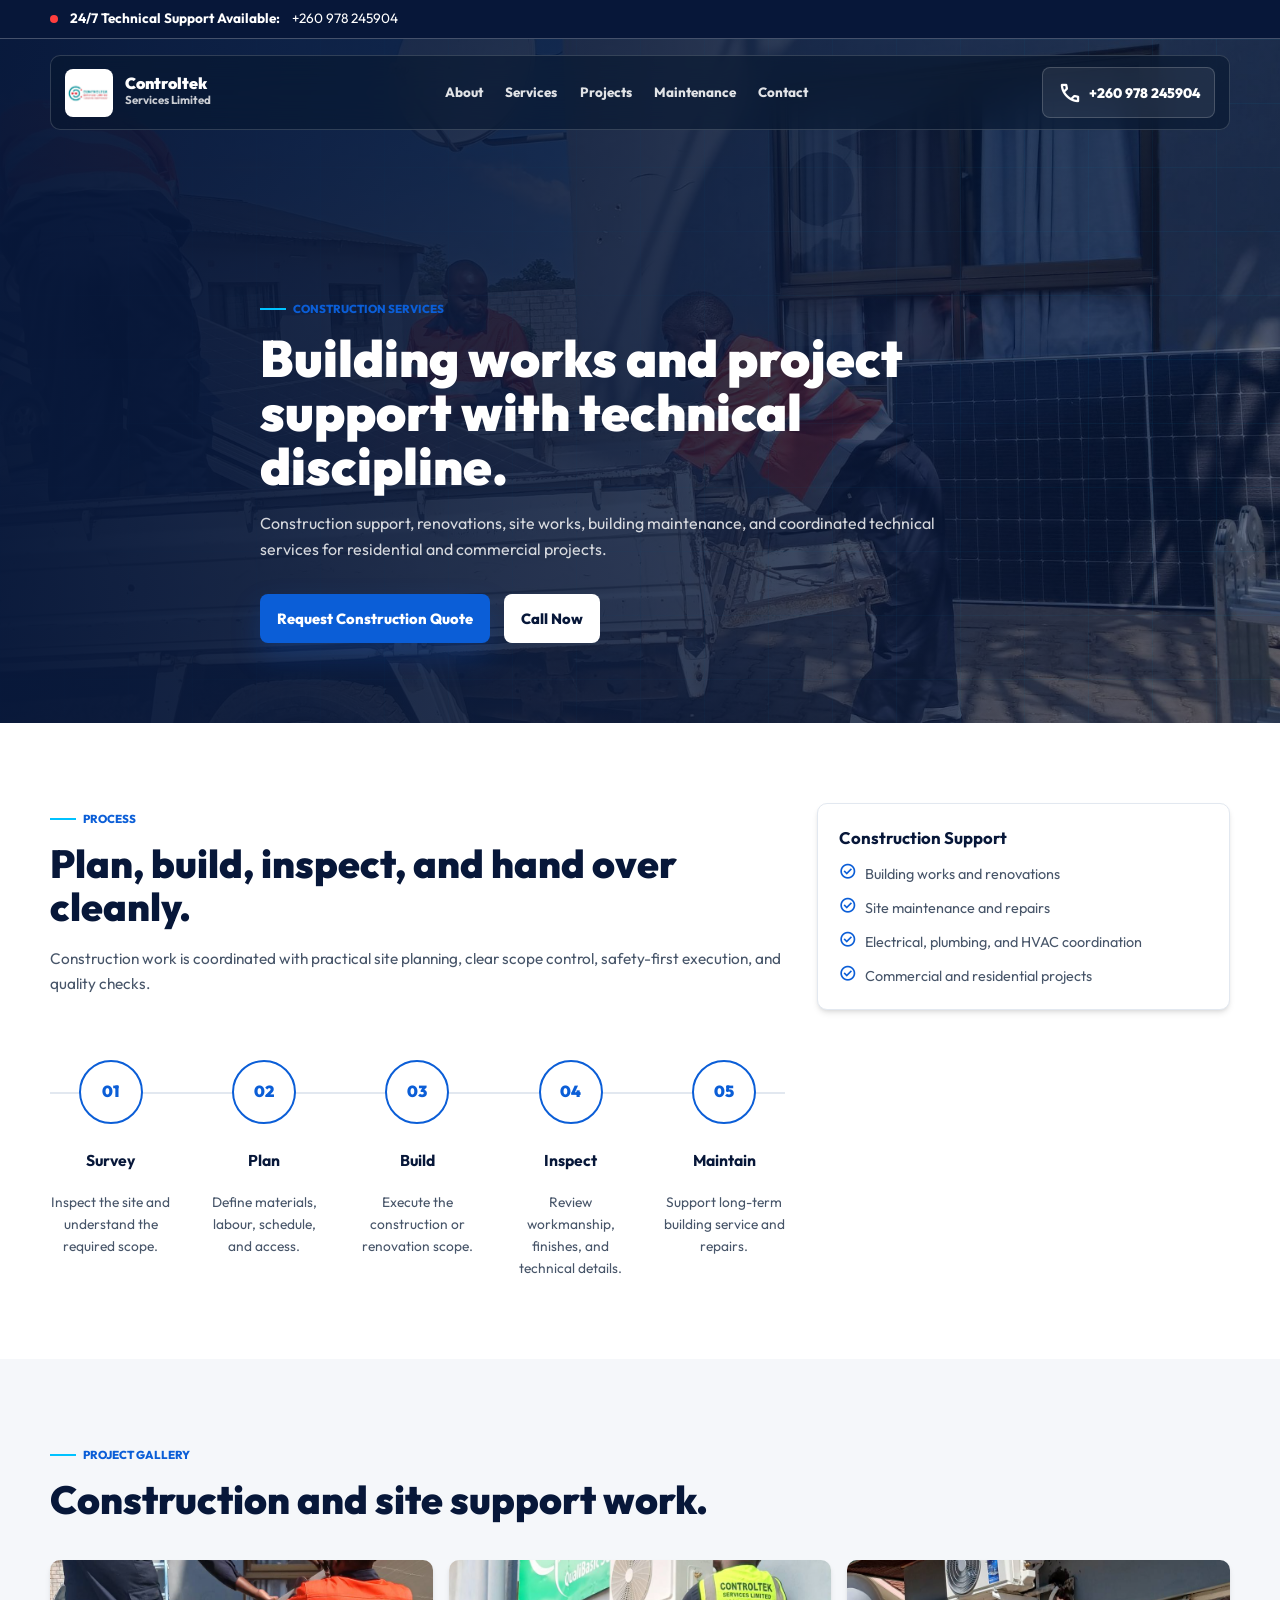
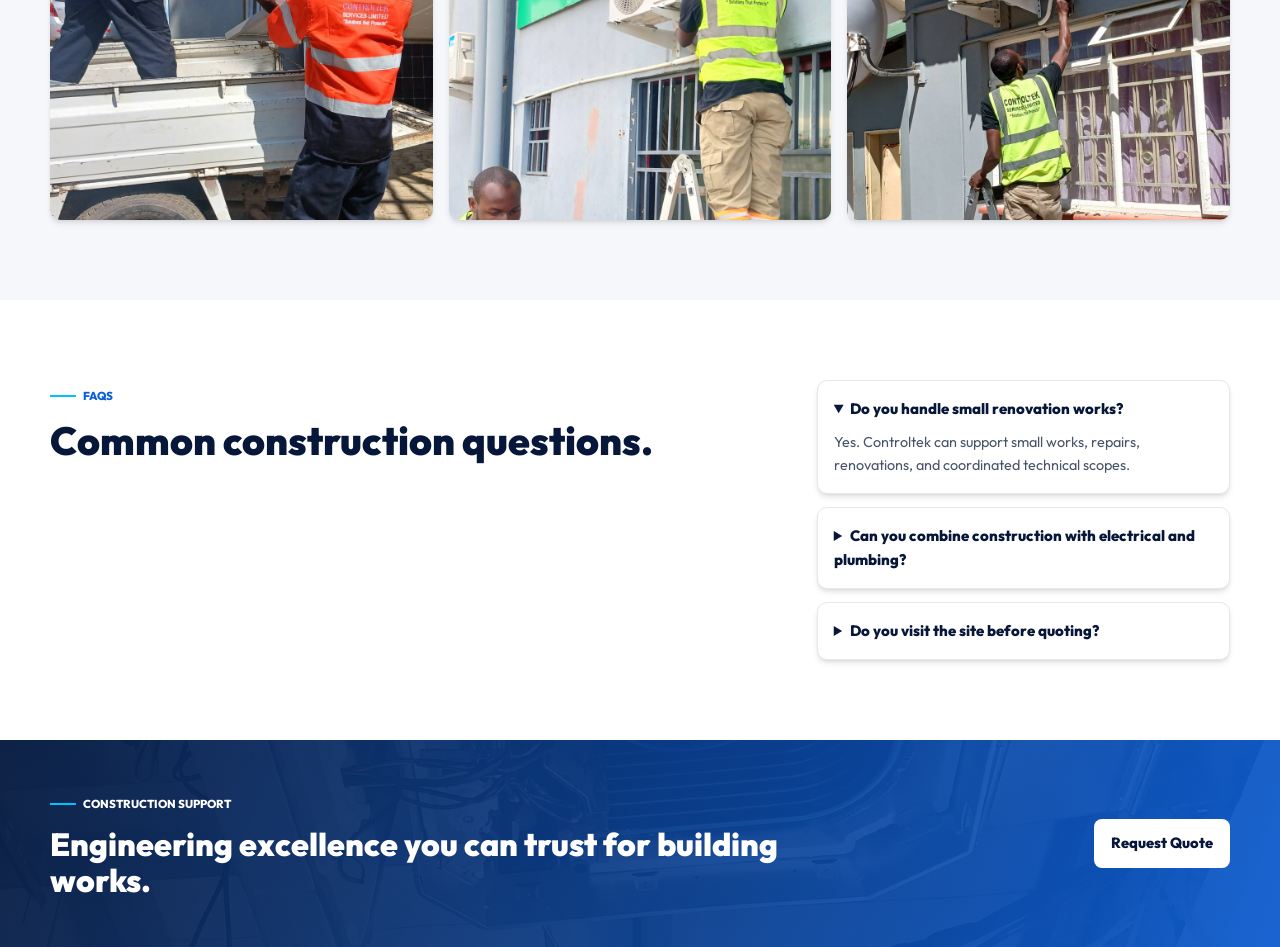
==== construction.html @ 5359bb08 "feat: implement multi-page service site architecture with dedicated layouts and global styling" ====
<!DOCTYPE html>
<html lang="en">
<head>
  <meta charset="UTF-8" />
  <meta name="viewport" content="width=device-width, initial-scale=1.0" />
  <meta name="description" content="Building construction, renovation, and technical project support from Controltek Services Limited in Zambia." />
  <title>Construction Services | Controltek Services Limited</title>
  <link rel="preconnect" href="https://fonts.googleapis.com" />
  <link rel="preconnect" href="https://fonts.gstatic.com" crossorigin />
  <link href="https://fonts.googleapis.com/css2?family=Outfit:wght@300;400;500;600;700;800;900&family=Inter:wght@400;500;600;700;800;900&family=Material+Symbols+Outlined:opsz,wght,FILL,GRAD@20..48,300..700,0..1,-50..200&display=swap" rel="stylesheet" />
  <link rel="stylesheet" href="styles.css" />
</head>
<body class="service-page">
  <div class="preloader" id="preloader" aria-hidden="true"><div class="preloader__mark"><img src="Assets/logo.jpg" alt="" /><span></span></div></div>
  <div class="emergency-banner"><div class="section-shell"><span class="pulse-icon"></span><strong>24/7 Technical Support Available:</strong><a href="tel:+260978245904">+260 978 245904</a></div></div>
  <header class="site-header" id="siteHeader"><a class="brand" href="index.html#home"><img src="Assets/logo.jpg" alt="Controltek Services Limited logo" /><span><strong>Controltek</strong><small>Services Limited</small></span></a><button class="nav-toggle" id="navToggle" type="button" aria-label="Open navigation" aria-expanded="false"><span></span><span></span><span></span></button><nav class="site-nav" id="siteNav" aria-label="Primary navigation"><a href="index.html#about">About</a><a href="index.html#services">Services</a><a href="index.html#projects">Projects</a><a href="index.html#maintenance">Maintenance</a><a href="index.html#contact">Contact</a></nav><div class="header-actions"><a class="header-call" href="tel:+260978245904"><span class="material-symbols-outlined">call</span>+260 978 245904</a></div></header>
  <main>
    <section class="service-page-hero"><img src="Assets/695807910_122184010622752665_1314205142785555688_n.jpg" alt="Construction team working on site" /><div class="section-shell service-page-hero__content reveal"><span class="eyebrow">Construction Services</span><h1>Building works and project support with technical discipline.</h1><p>Construction support, renovations, site works, building maintenance, and coordinated technical services for residential and commercial projects.</p><div class="hero__actions"><a class="btn btn--primary" href="index.html#contact">Request Construction Quote</a><a class="btn btn--light" href="tel:+260978245904">Call Now</a></div></div></section>
    <section class="section"><div class="section-shell service-detail-grid"><div class="section-copy reveal"><span class="eyebrow">Process</span><h2>Plan, build, inspect, and hand over cleanly.</h2><p>Construction work is coordinated with practical site planning, clear scope control, safety-first execution, and quality checks.</p><div class="process-timeline"><div class="process-step"><div class="step-number">01</div><h3>Survey</h3><p>Inspect the site and understand the required scope.</p></div><div class="process-step"><div class="step-number">02</div><h3>Plan</h3><p>Define materials, labour, schedule, and access.</p></div><div class="process-step"><div class="step-number">03</div><h3>Build</h3><p>Execute the construction or renovation scope.</p></div><div class="process-step"><div class="step-number">04</div><h3>Inspect</h3><p>Review workmanship, finishes, and technical details.</p></div><div class="process-step"><div class="step-number">05</div><h3>Maintain</h3><p>Support long-term building service and repairs.</p></div></div></div><aside class="detail-card reveal"><h3>Construction Support</h3><ul class="detail-list"><li><span class="material-symbols-outlined">check_circle</span>Building works and renovations</li><li><span class="material-symbols-outlined">check_circle</span>Site maintenance and repairs</li><li><span class="material-symbols-outlined">check_circle</span>Electrical, plumbing, and HVAC coordination</li><li><span class="material-symbols-outlined">check_circle</span>Commercial and residential projects</li></ul></aside></div></section>
    <section class="section services"><div class="section-shell"><div class="section-heading reveal"><span class="eyebrow">Project Gallery</span><h2>Construction and site support work.</h2></div><div class="service-gallery reveal"><img loading="lazy" src="Assets/690749381_122184010670752665_1798553602882575421_n.jpg" alt="Construction workers loading materials" /><img loading="lazy" src="Assets/648991545_122176135250752665_6344985969115020181_n.jpg" alt="Technicians on a commercial building" /><img loading="lazy" src="Assets/677022811_122182130360752665_5113203941405787266_n.jpg" alt="Technician working on building exterior" /></div></div></section>
    <section class="section"><div class="section-shell service-detail-grid"><div class="section-copy reveal"><span class="eyebrow">FAQs</span><h2>Common construction questions.</h2></div><div class="faq-list reveal"><details open><summary>Do you handle small renovation works?</summary><p>Yes. Controltek can support small works, repairs, renovations, and coordinated technical scopes.</p></details><details><summary>Can you combine construction with electrical and plumbing?</summary><p>Yes. The company offers multi-trade support for more efficient project coordination.</p></details><details><summary>Do you visit the site before quoting?</summary><p>For most construction scopes, a site visit helps confirm measurements, access, and materials.</p></details></div></div></section>
    <section class="cta-band"><div class="section-shell cta-band__inner"><div><span class="eyebrow">Construction Support</span><h2>Engineering excellence you can trust for building works.</h2></div><a class="btn btn--light" href="index.html#contact">Request Quote</a></div></section>
  </main>
  <script src="script.js"></script>
</body>
</html>
---- styles.css ----
:root {
  /* Premium Palette */
  --navy: #071739;
  --blue: #0b5ed7;
  --deep-blue: #0b5ed7;
  --cyan: #00c2ff;
  --silver: #e5e7eb;
  --white: #ffffff;
  --black: #020617;
  --light: #f5f7fa;
  
  /* Semantic Colors */
  --bg-primary: var(--white);
  --bg-secondary: #f8fafc;
  --text-primary: var(--navy);
  --text-secondary: #475569;
  --muted: #475569;
  --ink: #101828;
  --line: #e2e8f0;
  --accent: var(--cyan);
  --border: #e2e8f0;
  --glass: rgba(255, 255, 255, 0.15);
  --glass-border: rgba(255, 255, 255, 0.25);
  
  /* Shadows & Radius */
  --shadow: 0 18px 50px rgba(10, 31, 68, 0.14);
  --shadow-sm: 0 1px 2px 0 rgb(0 0 0 / 0.05);
  --shadow-md: 0 4px 6px -1px rgb(0 0 0 / 0.1), 0 2px 4px -2px rgb(0 0 0 / 0.1);
  --shadow-lg: 0 10px 15px -3px rgb(0 0 0 / 0.1), 0 4px 6px -4px rgb(0 0 0 / 0.1);
  --shadow-xl: 0 20px 25px -5px rgb(0 0 0 / 0.1), 0 8px 10px -6px rgb(0 0 0 / 0.1);
  --radius: 10px;
  --section: 5rem;
  
  /* Animations */
  --ease: cubic-bezier(0.4, 0, 0.2, 1);
  --ease-out: cubic-bezier(0, 0, 0.2, 1);
  --ease-in: cubic-bezier(0.4, 0, 1, 1);
}

* {
  box-sizing: border-box;
}

html {
  scroll-behavior: smooth;
}

body {
  margin: 0;
  font-family: 'Outfit', 'Inter', sans-serif;
  color: var(--text-primary);
  background: var(--bg-primary);
  line-height: 1.6;
  font-size: 15px;
  overflow-x: hidden;
  transition: background-color 0.3s var(--ease), color 0.3s var(--ease);
}

body.is-loading {
  overflow: hidden;
}

img {
  display: block;
  max-width: 100%;
}

a {
  color: inherit;
  text-decoration: none;
}

button,
input,
select,
textarea {
  font: inherit;
}

.material-symbols-outlined,
.material-icons {
  font-variation-settings: "FILL" 0, "wght" 500, "GRAD" 0, "opsz" 24;
}

.section-shell {
  width: min(1180px, calc(100% - 40px));
  margin: 0 auto;
}

.section {
  padding: var(--section) 0;
}

.section-heading {
  max-width: 760px;
  margin-bottom: 2.4rem;
}

.section-heading h2,
.section-copy h2,
.cta-band h2,
.contact__details h2 {
  margin: 0;
  color: var(--navy);
  font-size: 2.45rem;
  line-height: 1.12;
  font-weight: 850;
}

.section-heading p,
.section-copy p,
.contact__details p {
  color: var(--muted);
  margin: 1.1rem 0 0;
  font-size: 0.96rem;
}

.eyebrow {
  display: inline-flex;
  align-items: center;
  gap: 0.45rem;
  margin-bottom: 0.85rem;
  color: var(--deep-blue);
  font-size: 0.72rem;
  font-weight: 800;
  text-transform: uppercase;
}

.eyebrow::before {
  content: "";
  width: 26px;
  height: 2px;
  background: var(--cyan);
}

.emergency-banner {
  background: var(--navy);
  color: var(--white);
  padding: 8px 0;
  font-size: 0.85rem;
  border-bottom: 1px solid var(--glass-border);
  position: relative;
  z-index: 1001;
}

.emergency-banner .section-shell {
  display: flex;
  align-items: center;
  gap: 12px;
}

.pulse-icon {
  width: 8px;
  height: 8px;
  background: #ff3e3e;
  border-radius: 50%;
  display: inline-block;
  box-shadow: 0 0 0 0 rgba(255, 62, 62, 0.7);
  animation: pulse 2s infinite;
}

@keyframes pulse {
  0% { transform: scale(0.95); box-shadow: 0 0 0 0 rgba(255, 62, 62, 0.7); }
  70% { transform: scale(1); box-shadow: 0 0 0 10px rgba(255, 62, 62, 0); }
  100% { transform: scale(0.95); box-shadow: 0 0 0 0 rgba(255, 62, 62, 0); }
}

.btn {
  display: inline-flex;
  align-items: center;
  justify-content: center;
  gap: 0.55rem;
  min-height: 44px;
  padding: 0.72rem 1rem;
  border: 1px solid transparent;
  border-radius: 8px;
  font-weight: 800;
  font-size: 0.92rem;
  cursor: pointer;
  transition: transform 220ms ease, box-shadow 220ms ease, background 220ms ease, color 220ms ease, border-color 220ms ease;
}

.btn:hover {
  transform: translateY(-2px);
}

.btn--primary {
  color: var(--white);
  background: var(--blue);
  box-shadow: 0 14px 30px rgba(11, 94, 215, 0.24);
}

.btn--primary:hover {
  background: #084eb5;
}

.btn--light {
  color: var(--navy);
  background: var(--white);
  border-color: rgba(255, 255, 255, 0.5);
}

.btn--light:hover {
  color: var(--deep-blue);
  box-shadow: 0 14px 34px rgba(255, 255, 255, 0.2);
}

.btn--outline {
  color: var(--white);
  background: rgba(255, 255, 255, 0.08);
  border-color: rgba(255, 255, 255, 0.28);
}

.btn--outline:hover {
  background: rgba(255, 255, 255, 0.15);
  border-color: rgba(255, 255, 255, 0.5);
}

.btn--wide {
  width: 100%;
}

.preloader {
  position: fixed;
  inset: 0;
  z-index: 2000;
  display: grid;
  place-items: center;
  background: var(--navy);
  transition: opacity 500ms ease, visibility 500ms ease;
}

.preloader.is-hidden {
  opacity: 0;
  visibility: hidden;
}

.preloader__mark {
  position: relative;
  display: grid;
  place-items: center;
  width: 118px;
  height: 118px;
}

.preloader__mark img {
  position: relative;
  z-index: 2;
  width: 82px;
  height: 82px;
  border-radius: 50%;
  object-fit: cover;
  background: var(--white);
  box-shadow: 0 20px 50px rgba(0, 180, 216, 0.28);
}

.preloader__mark span {
  position: absolute;
  inset: 0;
  border: 2px solid rgba(255, 255, 255, 0.14);
  border-top-color: var(--cyan);
  border-right-color: var(--deep-blue);
  border-radius: 50%;
  animation: spin 1s linear infinite;
}

.site-header {
  position: fixed;
  top: 37px;
  left: 0;
  right: 0;
  z-index: 1000;
  display: grid;
  grid-template-columns: auto 1fr auto;
  align-items: center;
  gap: 1.2rem;
  width: min(1180px, calc(100% - 40px));
  margin: 18px auto 0;
  padding: 0.7rem 0.85rem;
  color: var(--white);
  background: rgba(7, 23, 47, 0.62);
  border: 1px solid rgba(255, 255, 255, 0.16);
  border-radius: 10px;
  backdrop-filter: blur(18px);
  transition: background 220ms ease, box-shadow 220ms ease, margin 220ms ease, border-color 220ms ease, top 220ms ease;
}

.site-header.is-hidden {
  transform: translateY(-120%);
}

.site-header.is-scrolled {
  top: 0;
  margin-top: 8px;
  background: rgba(255, 255, 255, 0.96);
  color: var(--navy);
  border-color: rgba(10, 31, 68, 0.1);
  box-shadow: 0 16px 40px rgba(10, 31, 68, 0.12);
}

.brand {
  display: inline-flex;
  align-items: center;
  gap: 0.75rem;
}

.brand img {
  width: 48px;
  height: 48px;
  border-radius: 8px;
  object-fit: cover;
  background: var(--white);
}

.brand strong {
  display: block;
  font-size: 1rem;
  line-height: 1;
  font-weight: 900;
}

.brand small {
  display: block;
  color: currentColor;
  opacity: 0.78;
  font-size: 0.72rem;
  font-weight: 700;
}

.site-nav {
  justify-self: center;
  display: flex;
  align-items: center;
  gap: 1.4rem;
  font-size: 0.84rem;
  font-weight: 750;
}

.site-nav a {
  position: relative;
  padding: 0.55rem 0;
  opacity: 0.88;
  transition: opacity 180ms ease, color 180ms ease;
}

.site-nav a::after {
  content: "";
  position: absolute;
  left: 0;
  right: 0;
  bottom: 0.2rem;
  height: 2px;
  background: var(--cyan);
  transform: scaleX(0);
  transform-origin: left;
  transition: transform 180ms ease;
}

.site-nav a:hover,
.site-nav a.is-active {
  color: var(--cyan);
  opacity: 1;
}

.site-nav a:hover::after,
.site-nav a.is-active::after {
  transform: scaleX(1);
}

.nav-item {
  position: relative;
}

.has-dropdown > a {
  display: flex;
  align-items: center;
  gap: 0.25rem;
}

.has-dropdown > a span {
  font-size: 1.1rem;
  transition: transform 0.3s;
}

.has-dropdown:hover > a span {
  transform: rotate(180deg);
}

.mega-menu {
  position: absolute;
  top: 100%;
  left: 50%;
  transform: translateX(-50%) translateY(10px);
  width: min(800px, 90vw);
  background: var(--bg-primary);
  border: 1px solid var(--border);
  border-radius: var(--radius);
  box-shadow: var(--shadow-xl);
  padding: 2rem;
  opacity: 0;
  visibility: hidden;
  transition: all 0.3s var(--ease);
  z-index: 1002;
}

.has-dropdown:hover .mega-menu {
  opacity: 1;
  visibility: visible;
  transform: translateX(-50%) translateY(0);
}

.mega-menu__grid {
  display: grid;
  grid-template-columns: repeat(3, 1fr);
  gap: 2rem;
}

.mega-menu__col h4 {
  font-size: 0.85rem;
  text-transform: uppercase;
  color: var(--blue);
  margin-bottom: 1rem;
  letter-spacing: 0.05em;
}

.mega-menu__col a {
  display: flex;
  align-items: center;
  gap: 0.75rem;
  padding: 0.5rem 0;
  font-size: 0.95rem;
  color: var(--text-primary);
  transition: color 0.2s;
}

.mega-menu__col a:hover {
  color: var(--blue);
}

.mega-menu__col .material-symbols-outlined {
  font-size: 1.25rem;
  color: var(--text-secondary);
}

.header-actions {
  display: flex;
  align-items: center;
  gap: 1rem;
}

.header-call {
  display: inline-flex;
  align-items: center;
  gap: 0.45rem;
  padding: 0.78rem 0.9rem;
  border: 1px solid rgba(255, 255, 255, 0.18);
  border-radius: 8px;
  font-size: 0.86rem;
  font-weight: 850;
  background: rgba(255, 255, 255, 0.08);
}

.site-header.is-scrolled .header-call {
  border-color: rgba(11, 94, 215, 0.16);
  background: rgba(11, 94, 215, 0.08);
  color: var(--deep-blue);
}

.nav-toggle {
  display: none;
  width: 44px;
  height: 44px;
  border: 0;
  border-radius: 8px;
  background: rgba(255, 255, 255, 0.12);
  cursor: pointer;
}

.nav-toggle span {
  display: block;
  width: 20px;
  height: 2px;
  margin: 5px auto;
  background: currentColor;
  transition: transform 180ms ease, opacity 180ms ease;
}

.hero {
  position: relative;
  min-height: 100vh;
  display: flex;
  flex-direction: column;
  justify-content: center;
  padding: 10rem 0 0;
  overflow: hidden;
  color: var(--white);
  background: var(--navy);
}

.hero__image,
.hero__overlay,
.hero__particles {
  position: absolute;
  inset: 0;
  width: 100%;
  height: 100%;
}

.hero__blueprint {
  position: absolute;
  inset: 0;
  z-index: 2;
  background-image: 
    linear-gradient(rgba(0, 194, 255, 0.1) 1px, transparent 1px),
    linear-gradient(90deg, rgba(0, 194, 255, 0.1) 1px, transparent 1px),
    linear-gradient(rgba(0, 194, 255, 0.05) 1px, transparent 1px),
    linear-gradient(90deg, rgba(0, 194, 255, 0.05) 1px, transparent 1px);
  background-size: 100px 100px, 100px 100px, 20px 20px, 20px 20px;
  background-position: center center;
  transform: translate3d(0, var(--hero-parallax-y, 0), 0);
  animation: blueprintMove 60s linear infinite;
  opacity: 0.72;
  pointer-events: none;
}

@keyframes blueprintMove {
  from { background-position: 0 0; }
  to { background-position: 500px 500px; }
}

.hero__image {
  z-index: 0;
  object-fit: cover;
  opacity: 0.72;
  transform: scale(1.02);
  animation: heroZoom 16s ease-in-out infinite alternate;
}

.hero__overlay {
  z-index: 1;
  background:
    linear-gradient(90deg, rgba(5, 18, 40, 0.96) 0%, rgba(5, 18, 40, 0.82) 42%, rgba(5, 18, 40, 0.42) 100%),
    linear-gradient(180deg, rgba(5, 18, 40, 0.2) 0%, rgba(5, 18, 40, 0.88) 100%);
}

.hero__overlay::after {
  content: "";
  position: absolute;
  inset: 0;
  background-image:
    linear-gradient(rgba(255, 255, 255, 0.06) 1px, transparent 1px),
    linear-gradient(90deg, rgba(255, 255, 255, 0.05) 1px, transparent 1px);
  background-size: 76px 76px;
  mask-image: linear-gradient(90deg, #000 0%, transparent 78%);
  opacity: 0.38;
}

.hero__particles {
  z-index: 3;
  pointer-events: none;
  mix-blend-mode: screen;
}

.hero__content {
  position: relative;
  z-index: 4;
  display: grid;
  grid-template-columns: minmax(0, 1.04fr) minmax(300px, 0.52fr);
  align-items: center;
  gap: 2.5rem;
  width: min(1180px, calc(100% - 40px));
  margin: 0 auto;
  padding-bottom: 2.5rem;
}

.hero__copy {
  max-width: 780px;
}

.hero .eyebrow {
  color: #8ee9ff;
}

.hero h1 {
  margin: 0;
  font-size: 3.65rem;
  line-height: 1.02;
  font-weight: 900;
}

.hero p {
  max-width: 700px;
  margin: 1.35rem 0 0;
  color: rgba(255, 255, 255, 0.84);
  font-size: 1rem;
}

.hero__actions {
  display: flex;
  flex-wrap: wrap;
  gap: 0.9rem;
  margin-top: 2rem;
}

.glass-card {
  background: var(--glass);
  backdrop-filter: blur(12px);
  -webkit-backdrop-filter: blur(12px);
  border: 1px solid var(--glass-border);
  border-radius: var(--radius);
  box-shadow: var(--shadow-xl);
}

.hero__panel {
  position: relative;
  padding: 1.25rem;
  border: 1px solid rgba(255, 255, 255, 0.22);
  border-radius: var(--radius);
  background: rgba(7, 23, 47, 0.72);
  backdrop-filter: blur(18px);
  -webkit-backdrop-filter: blur(18px);
  box-shadow: 0 24px 70px rgba(0, 0, 0, 0.35);
  color: var(--white);
}

.hero__panel::before {
  content: "";
  position: absolute;
  top: -1px;
  left: 1.25rem;
  right: 1.25rem;
  height: 2px;
  background: linear-gradient(90deg, var(--cyan), transparent);
}

.hero__panel-top {
  display: grid;
  grid-template-columns: auto 1fr;
  gap: 0.9rem;
  align-items: start;
  padding-bottom: 1rem;
  border-bottom: 1px solid rgba(255, 255, 255, 0.14);
}

.hero__panel-top .material-symbols-outlined {
  display: grid;
  place-items: center;
  width: 46px;
  height: 46px;
  color: var(--cyan);
  background: rgba(0, 180, 216, 0.12);
  border-radius: 8px;
}

.hero__panel-top strong {
  display: block;
  font-size: 1rem;
  color: var(--white);
}

.hero__panel-top p {
  margin-top: 0.35rem;
  font-size: 0.86rem;
  color: rgba(255, 255, 255, 0.82);
}

.hero__metrics {
  display: grid;
  grid-template-columns: repeat(3, 1fr);
  gap: 0.75rem;
  padding-top: 1rem;
}

.hero__metrics article {
  padding: 0.9rem;
  border: 1px solid rgba(255, 255, 255, 0.12);
  border-radius: 8px;
  background: rgba(255, 255, 255, 0.08);
}

.hero__metrics strong {
  display: block;
  color: var(--white);
  font-size: 1.18rem;
  line-height: 1;
}

.hero__metrics small {
  display: block;
  margin-top: 0.4rem;
  color: rgba(255, 255, 255, 0.72);
  font-size: 0.72rem;
  line-height: 1.35;
}

.floating-stats {
  position: relative;
  z-index: 4;
  display: grid;
  grid-template-columns: repeat(3, 1fr);
  gap: 0.85rem;
  width: min(1180px, calc(100% - 40px));
  margin: 0 auto;
  padding: 1.5rem 0 2.5rem;
}

.floating-stats article {
  display: flex;
  align-items: center;
  gap: 0.75rem;
  min-height: 78px;
  padding: 1rem;
  color: var(--navy);
  background: rgba(255, 255, 255, 0.94);
  border: 1px solid rgba(255, 255, 255, 0.62);
  border-radius: var(--radius);
  box-shadow: var(--shadow);
  font-size: 0.92rem;
}

.floating-stats .material-symbols-outlined {
  color: var(--blue);
  font-size: 2rem;
}

.trusted-by {
  padding: 3rem 0;
  background: var(--bg-secondary);
  border-bottom: 1px solid var(--border);
}

.trusted-by__label {
  display: block;
  text-align: center;
  font-size: 0.75rem;
  font-weight: 700;
  text-transform: uppercase;
  color: var(--text-secondary);
  margin-bottom: 2rem;
  letter-spacing: 0.05em;
}

.trusted-by__logos {
  display: flex;
  justify-content: center;
  align-items: center;
  flex-wrap: wrap;
  gap: 3rem;
  opacity: 0.6;
  filter: grayscale(1);
}

.logo-item span {
  font-size: 1.12rem;
  font-weight: 900;
  color: var(--navy);
  letter-spacing: -0.02em;
}

.about {
  background: var(--white);
}

.about__grid {
  display: grid;
  grid-template-columns: minmax(0, 0.9fr) minmax(320px, 0.72fr);
  gap: 3rem;
  align-items: center;
}

.about__visual {
  position: relative;
}

.about__visual img {
  width: 100%;
  min-height: 430px;
  object-fit: cover;
  border-radius: var(--radius);
  box-shadow: var(--shadow);
}

.about__badge {
  position: absolute;
  right: 1.1rem;
  bottom: 1.1rem;
  max-width: 270px;
  padding: 1rem;
  color: var(--white);
  background: rgba(10, 31, 68, 0.92);
  border-left: 4px solid var(--cyan);
  border-radius: 8px;
  box-shadow: 0 20px 40px rgba(0, 0, 0, 0.2);
}

.about__badge .material-symbols-outlined {
  color: var(--cyan);
}

.about__badge strong,
.about__badge small {
  display: block;
}

.about__badge small {
  margin-top: 0.25rem;
  color: rgba(255, 255, 255, 0.76);
}

.about__infographic {
  grid-column: 1 / -1;
  display: grid;
  grid-template-columns: repeat(3, 1fr);
  gap: 1rem;
}

.about__infographic article,
.service-card,
.testimonial,
.contact-form {
  border: 1px solid var(--line);
  border-radius: var(--radius);
  background: var(--white);
  box-shadow: 0 16px 44px rgba(10, 31, 68, 0.07);
}

.about__infographic article {
  padding: 1.4rem;
}

.about__infographic .material-symbols-outlined,
.service-card .material-symbols-outlined {
  display: grid;
  place-items: center;
  width: 50px;
  height: 50px;
  margin-bottom: 1rem;
  color: var(--deep-blue);
  background: rgba(11, 94, 215, 0.08);
  border-radius: 8px;
  font-size: 1.8rem;
}

.about__infographic h3,
.service-card h3,
.why__list h3,
.plans h3 {
  margin: 0;
  color: var(--navy);
  font-size: 0.96rem;
}

.about__infographic p,
.service-card p,
.why__list p,
.plans p {
  margin: 0.45rem 0 0;
  color: var(--muted);
  font-size: 0.88rem;
}

/* Process Section */
.process-timeline {
  display: grid;
  grid-template-columns: repeat(5, 1fr);
  gap: 2rem;
  position: relative;
  margin-top: 4rem;
}

.process-timeline::before {
  content: "";
  position: absolute;
  top: 2rem;
  left: 0;
  right: 0;
  height: 2px;
  background: var(--border);
  z-index: 0;
}

.process-step {
  position: relative;
  z-index: 1;
  text-align: center;
}

.step-number {
  width: 4rem;
  height: 4rem;
  background: var(--bg-primary);
  border: 2px solid var(--blue);
  color: var(--blue);
  border-radius: 50%;
  display: flex;
  align-items: center;
  justify-content: center;
  margin: 0 auto 1.5rem;
  font-weight: 900;
  font-size: 1rem;
  transition: transform 0.3s var(--ease), background 0.3s var(--ease), color 0.3s var(--ease);
}

.process-step:hover .step-number {
  transform: scale(1.1);
  background: var(--blue);
  color: var(--white);
}

.process-step h3 {
  font-size: 0.98rem;
  margin-bottom: 0.5rem;
}

.process-step p {
  font-size: 0.86rem;
  color: var(--text-secondary);
}

/* Industries Section */
.industries-grid {
  display: grid;
  grid-template-columns: repeat(auto-fit, minmax(200px, 1fr));
  gap: 1.5rem;
}

.industry-card {
  padding: 2.5rem 1.5rem;
  text-align: center;
  background: var(--bg-secondary);
  border: 1px solid var(--border);
  border-radius: var(--radius);
  transition: transform 0.3s var(--ease), box-shadow 0.3s var(--ease);
}

.industry-card:hover {
  transform: translateY(-5px);
  box-shadow: var(--shadow-lg);
  border-color: var(--blue);
}

.industry-card .material-symbols-outlined {
  font-size: 2.1rem;
  color: var(--blue);
  margin-bottom: 1rem;
}

.services,
.maintenance {
  background: var(--light);
}

.services__grid {
  display: grid;
  grid-template-columns: repeat(5, 1fr);
  gap: 1rem;
}

.service-card {
  position: relative;
  min-height: 238px;
  padding: 1.2rem;
  overflow: hidden;
  transition: transform 220ms ease, box-shadow 220ms ease, border-color 220ms ease;
}

.service-card::after {
  content: "";
  position: absolute;
  left: 0;
  right: 0;
  bottom: 0;
  height: 3px;
  background: linear-gradient(90deg, var(--deep-blue), var(--cyan));
  transform: scaleX(0);
  transform-origin: left;
  transition: transform 220ms ease;
}

.service-card:hover {
  transform: translateY(-6px);
  border-color: rgba(11, 94, 215, 0.24);
  box-shadow: var(--shadow);
}

.service-card:hover::after {
  transform: scaleX(1);
}

.safety__grid {
  display: grid;
  grid-template-columns: 1.2fr 0.8fr;
  gap: 4rem;
  align-items: center;
}

.safety-list {
  list-style: none;
  padding: 0;
  margin: 2rem 0 0;
  display: grid;
  grid-template-columns: repeat(2, 1fr);
  gap: 1.5rem;
}

.safety-list li {
  display: flex;
  align-items: center;
  gap: 0.75rem;
  font-size: 0.95rem;
  font-weight: 600;
}

.safety-list .material-symbols-outlined {
  color: var(--blue);
}

.safety-badge {
  padding: 2.5rem;
  background: var(--navy);
  color: var(--white);
  border-radius: var(--radius);
  text-align: center;
  position: relative;
  overflow: hidden;
  box-shadow: var(--shadow-xl);
}

.safety-badge .material-symbols-outlined {
  font-size: 3.5rem;
  color: var(--cyan);
  margin-bottom: 1rem;
}

.safety-badge strong {
  display: block;
  font-size: 1.2rem;
  margin-bottom: 0.5rem;
}

.cert-grid {
  display: flex;
  justify-content: space-between;
  align-items: center;
  flex-wrap: wrap;
  gap: 2rem;
  padding: 2.5rem;
  background: var(--bg-secondary);
  border: 1px solid var(--border);
  border-radius: var(--radius);
}

.cert-item {
  font-size: 0.95rem;
  font-weight: 800;
  color: var(--text-secondary);
  opacity: 0.7;
  transition: opacity 0.3s;
}

.cert-item:hover {
  opacity: 1;
  color: var(--blue);
}

.equipment {
  background:
    linear-gradient(180deg, rgba(248, 250, 252, 0.96), rgba(248, 250, 252, 0.96)),
    url("Assets/690638244_122183603390752665_5845446622563324132_n.jpg") center / cover;
}

.equipment-grid {
  display: grid;
  grid-template-columns: repeat(6, 1fr);
  gap: 1rem;
}

.equipment-grid article {
  min-height: 154px;
  padding: 1rem;
  border: 1px solid rgba(226, 232, 240, 0.9);
  border-radius: var(--radius);
  background: rgba(255, 255, 255, 0.78);
  backdrop-filter: blur(14px);
  box-shadow: var(--shadow-md);
  transition: transform 220ms ease, border-color 220ms ease, box-shadow 220ms ease;
}

.equipment-grid article:hover {
  transform: translateY(-5px);
  border-color: rgba(11, 94, 215, 0.28);
  box-shadow: var(--shadow-lg);
}

.equipment-grid .material-symbols-outlined {
  display: grid;
  place-items: center;
  width: 42px;
  height: 42px;
  margin-bottom: 0.8rem;
  color: var(--blue);
  background: rgba(11, 94, 215, 0.08);
  border-radius: 8px;
}

.equipment-grid strong,
.equipment-grid small {
  display: block;
}

.equipment-grid strong {
  color: var(--navy);
  font-size: 0.92rem;
  line-height: 1.25;
}

.equipment-grid small {
  margin-top: 0.25rem;
  color: var(--text-secondary);
  font-size: 0.78rem;
  line-height: 1.35;
}

.why {
  background: var(--white);
}

.why__grid {
  display: grid;
  grid-template-columns: minmax(0, 0.7fr) minmax(0, 1fr);
  gap: 3rem;
  align-items: start;
}

.why .btn {
  margin-top: 1.6rem;
}

.why__list {
  display: grid;
  grid-template-columns: repeat(2, 1fr);
  gap: 1rem;
}

.why__list article {
  display: grid;
  grid-template-columns: auto 1fr;
  gap: 0.95rem;
  padding: 1.1rem;
  border: 1px solid var(--line);
  border-radius: var(--radius);
  background: linear-gradient(180deg, var(--white), #fbfdff);
  transition: transform 220ms ease, border-color 220ms ease;
}

.why__list article:hover {
  transform: translateY(-4px);
  border-color: rgba(11, 94, 215, 0.22);
}

.why__list .material-symbols-outlined {
  display: grid;
  place-items: center;
  width: 44px;
  height: 44px;
  color: var(--cyan);
  background: var(--navy);
  border-radius: 8px;
}

.calculators-grid {
  display: grid;
  grid-template-columns: repeat(auto-fit, minmax(300px, 1fr));
  gap: 2rem;
}

.calc-card {
  padding: 2rem;
  display: flex;
  flex-direction: column;
  gap: 1.5rem;
}

.calc-header {
  display: flex;
  align-items: center;
  gap: 1rem;
}

.calc-header .material-symbols-outlined {
  font-size: 2rem;
  color: var(--blue);
}

.calc-header h3 {
  font-size: 1.05rem;
  margin: 0;
}

.calc-body {
  display: flex;
  flex-direction: column;
  gap: 1.25rem;
}

.checkbox-group {
  display: flex;
  flex-direction: column;
  gap: 0.5rem;
  margin-top: 0.5rem;
}

.checkbox-group label {
  display: flex;
  align-items: center;
  gap: 0.5rem;
  font-size: 0.9rem;
  cursor: pointer;
}

.calc-result {
  margin-top: 1rem;
  padding: 1rem;
  background: var(--bg-secondary);
  border-radius: 8px;
  border-left: 4px solid var(--blue);
  font-size: 0.9rem;
  display: none;
}

.calc-result.is-active {
  display: block;
}

.calc-result strong {
  display: block;
  font-size: 1.1rem;
  color: var(--blue);
}

.cta-band {
  padding: 3rem 0;
  color: var(--white);
  background:
    linear-gradient(110deg, rgba(10, 31, 68, 0.96), rgba(11, 94, 215, 0.9)),
    url("Assets/619689058_122170756202752665_2870360204453047976_n.jpg") center / cover;
}

.cta-band__inner {
  display: flex;
  align-items: center;
  justify-content: space-between;
  gap: 2rem;
}

.cta-band .eyebrow,
.cta-band h2 {
  color: var(--white);
}

.cta-band h2 {
  max-width: 800px;
  font-size: 2rem;
}

.projects {
  background: var(--white);
}

.projects__grid {
  display: grid;
  grid-template-columns: repeat(4, 1fr);
  grid-auto-rows: 320px;
  gap: 1rem;
}

.project-card {
  position: relative;
  overflow: hidden;
  min-height: 320px;
  border-radius: var(--radius);
  background: var(--navy);
  box-shadow: 0 18px 42px rgba(10, 31, 68, 0.12);
}

.project-card--wide {
  grid-column: span 2;
}

.project-card img {
  width: 100%;
  height: 100%;
  object-fit: cover;
  transition: transform 500ms ease, filter 500ms ease;
}

.project-card::after {
  content: "";
  position: absolute;
  inset: 0;
  background: linear-gradient(180deg, transparent 30%, rgba(5, 18, 40, 0.9) 100%);
}

.project-card div {
  position: absolute;
  left: 1rem;
  right: 1rem;
  bottom: 1rem;
  z-index: 2;
  color: var(--white);
  transform: translateY(8px);
  transition: transform 260ms ease;
}

.project-card span {
  display: inline-flex;
  margin-bottom: 0.35rem;
  color: #9defff;
  font-size: 0.76rem;
  font-weight: 850;
  text-transform: uppercase;
}

.project-card h3 {
  margin: 0;
  max-width: 420px;
  font-size: 1.05rem;
  line-height: 1.18;
}

.project-card:hover img {
  transform: scale(1.07);
  filter: saturate(1.08);
}

.project-card:hover div {
  transform: translateY(0);
}

.maintenance__grid {
  display: grid;
  grid-template-columns: minmax(300px, 0.72fr) minmax(0, 0.9fr);
  gap: 3rem;
  align-items: center;
}

.maintenance__image img {
  width: 100%;
  min-height: 620px;
  object-fit: cover;
  border-radius: var(--radius);
  box-shadow: var(--shadow);
}

.plans {
  display: grid;
  gap: 1rem;
  margin-top: 1.7rem;
}

.plans article {
  display: grid;
  grid-template-columns: auto 1fr;
  gap: 0.95rem;
  padding: 1rem;
  border: 1px solid var(--line);
  border-radius: var(--radius);
  background: var(--white);
}

.plans .material-symbols-outlined {
  display: grid;
  place-items: center;
  width: 50px;
  height: 50px;
  color: var(--white);
  background: var(--deep-blue);
  border-radius: 8px;
}

.testimonials {
  background:
    linear-gradient(180deg, rgba(255, 255, 255, 0.94), rgba(255, 255, 255, 0.94)),
    url("Assets/677022811_122182130360752665_5113203941405787266_n.jpg") center / cover fixed;
}

.testimonials__grid {
  display: grid;
  grid-template-columns: repeat(3, 1fr);
  gap: 1rem;
}

.testimonial {
  padding: 1.4rem;
  transition: transform 220ms ease, box-shadow 220ms ease;
}

.testimonial:hover {
  transform: translateY(-5px);
  box-shadow: var(--shadow);
}

.stars {
  color: #f7b500;
  font-size: 0.9rem;
}

.testimonial p {
  color: var(--navy);
  font-size: 0.94rem;
}

.testimonial strong,
.testimonial small {
  display: block;
}

.testimonial small {
  color: var(--muted);
}

.contact {
  color: var(--white);
  background:
    linear-gradient(135deg, rgba(7, 23, 47, 0.97), rgba(10, 31, 68, 0.94)),
    url("Assets/622890523_122170755968752665_7470325704071682542_n.jpg") center / cover;
}

.contact__grid {
  display: grid;
  grid-template-columns: minmax(0, 0.85fr) minmax(320px, 0.7fr);
  gap: 3rem;
  align-items: start;
}

.contact .eyebrow,
.contact h2 {
  color: var(--white);
}

.contact__details p {
  color: rgba(255, 255, 255, 0.74);
}

.contact-card {
  display: grid;
  gap: 0.8rem;
  margin: 1.7rem 0;
}

.contact-card article {
  display: grid;
  grid-template-columns: auto 1fr;
  gap: 0.9rem;
  padding: 1rem;
  border: 1px solid rgba(255, 255, 255, 0.14);
  border-radius: var(--radius);
  background: rgba(255, 255, 255, 0.08);
}

.contact-card .material-symbols-outlined {
  color: var(--cyan);
}

.contact-card strong,
.contact-card a,
.contact-card p {
  display: block;
  margin: 0;
}

.contact-card a,
.contact-card p {
  color: rgba(255, 255, 255, 0.78);
}

.contact-card a:hover {
  color: var(--cyan);
}

.contact-form {
  padding: 1.3rem;
  color: var(--ink);
}

.form-row {
  display: grid;
  gap: 0.45rem;
  margin-bottom: 1rem;
}

.form-row label {
  color: var(--navy);
  font-size: 0.86rem;
  font-weight: 800;
}

.form-row input,
.form-row select,
.form-row textarea {
  width: 100%;
  border: 1px solid var(--line);
  border-radius: 8px;
  padding: 0.92rem 0.95rem;
  color: var(--ink);
  background: #fbfdff;
  outline: none;
  transition: border-color 180ms ease, box-shadow 180ms ease;
  font-size: 0.92rem;
}

.field-hint {
  color: var(--text-secondary);
  font-size: 0.76rem;
  line-height: 1.4;
}

.form-row textarea {
  resize: vertical;
}

.form-row input:focus,
.form-row select:focus,
.form-row textarea:focus {
  border-color: var(--deep-blue);
  box-shadow: 0 0 0 4px rgba(11, 94, 215, 0.1);
}

.contact-form .btn {
  width: 100%;
}

.form-note {
  min-height: 24px;
  margin: 0.8rem 0 0;
  color: var(--success);
  font-weight: 750;
}

.floating-actions {
  position: fixed;
  right: 2rem;
  bottom: 2rem;
  display: flex;
  flex-direction: column;
  gap: 1rem;
  z-index: 1003;
}

.float-btn {
  width: 3.5rem;
  height: 3.5rem;
  border-radius: 50%;
  display: flex;
  align-items: center;
  justify-content: center;
  box-shadow: var(--shadow-xl);
  transition: transform 0.3s var(--ease), opacity 0.3s;
  cursor: pointer;
  border: none;
}

.float-btn:hover {
  transform: scale(1.1);
}

.float-btn.whatsapp {
  background: #25d366;
  color: white;
}

.float-btn.mobile-call {
  display: none;
  background: var(--blue);
  color: var(--white);
}

.float-btn.whatsapp svg {
  width: 1.75rem;
  height: 1.75rem;
}

.float-btn.back-to-top {
  background: var(--bg-primary);
  color: var(--text-primary);
  border: 1px solid var(--border);
  display: none;
  opacity: 0;
  visibility: hidden;
}

.float-btn.back-to-top.is-visible {
  display: flex;
  opacity: 1;
  visibility: visible;
}

/* Before & After */
.ba-grid {
  display: grid;
  grid-template-columns: 1fr;
  gap: 2rem;
}

.ba-item {
  display: grid;
  grid-template-columns: 1fr 1fr;
  gap: 1rem;
  background: var(--bg-secondary);
  padding: 1.5rem;
  border-radius: var(--radius);
  border: 1px solid var(--border);
}

.ba-image {
  position: relative;
  aspect-ratio: 16/9;
  border-radius: 8px;
  overflow: hidden;
}

.ba-image img {
  width: 100%;
  height: 100%;
  object-fit: cover;
}

.ba-image span {
  position: absolute;
  top: 1rem;
  left: 1rem;
  background: rgba(0, 0, 0, 0.6);
  color: white;
  padding: 0.25rem 0.75rem;
  border-radius: 4px;
  font-size: 0.75rem;
  font-weight: 700;
  text-transform: uppercase;
}

.ba-info {
  grid-column: 1 / -1;
  margin-top: 1rem;
}

/* Modal */
.modal {
  position: fixed;
  inset: 0;
  background: rgba(0, 0, 0, 0.8);
  backdrop-filter: blur(8px);
  z-index: 2000;
  display: grid;
  place-items: center;
  padding: 2rem;
  opacity: 0;
  visibility: hidden;
  transition: all 0.3s var(--ease);
}

.modal.is-active {
  opacity: 1;
  visibility: visible;
}

.modal__content {
  width: min(600px, 100%);
  padding: 3rem 2.5rem;
  position: relative;
  background: rgba(255, 255, 255, 0.96);
}

.modal__content .section-heading {
  margin-bottom: 1.4rem;
}

.modal__content .section-heading h2 {
  font-size: 1.65rem;
}

.modal__close {
  position: absolute;
  top: 1.5rem;
  right: 1.5rem;
  background: none;
  border: none;
  font-size: 2rem;
  color: var(--text-secondary);
  cursor: pointer;
}

.site-footer {
  color: rgba(255, 255, 255, 0.72);
  background: #06142a;
}

.footer__grid {
  display: grid;
  grid-template-columns: 1.3fr repeat(3, 1fr);
  gap: 2rem;
  padding: 4rem 0 2.5rem;
}

.brand--footer {
  color: var(--white);
}

.site-footer h3 {
  margin: 0 0 1rem;
  color: var(--white);
  font-size: 1rem;
}

.site-footer p {
  margin: 1rem 0 0;
}

.site-footer a:not(.brand) {
  display: block;
  margin: 0.5rem 0;
  transition: color 180ms ease;
}

.site-footer a:hover {
  color: var(--cyan);
}

.social-links {
  display: flex;
  gap: 0.65rem;
  margin-top: 1rem;
}

.social-links a {
  display: grid !important;
  place-items: center;
  width: 42px;
  height: 42px;
  color: var(--white);
  background: rgba(255, 255, 255, 0.09);
  border: 1px solid rgba(255, 255, 255, 0.12);
  border-radius: 8px;
}

.footer__bottom {
  display: flex;
  align-items: center;
  justify-content: space-between;
  gap: 1rem;
  padding: 1.2rem 0;
  border-top: 1px solid rgba(255, 255, 255, 0.1);
  font-size: 0.9rem;
}

.footer__bottom a {
  color: var(--white);
}

.service-page {
  background: var(--bg-primary);
}

.service-page-hero {
  position: relative;
  min-height: 76vh;
  display: grid;
  align-items: end;
  padding: 11rem 0 5rem;
  color: var(--white);
  overflow: hidden;
  background: var(--navy);
}

.service-page-hero img {
  position: absolute;
  inset: 0;
  width: 100%;
  height: 100%;
  object-fit: cover;
  opacity: 0.58;
}

.service-page-hero::after {
  content: "";
  position: absolute;
  inset: 0;
  background:
    linear-gradient(90deg, rgba(7, 23, 57, 0.96), rgba(7, 23, 57, 0.72), rgba(7, 23, 57, 0.34)),
    linear-gradient(rgba(0, 194, 255, 0.08) 1px, transparent 1px),
    linear-gradient(90deg, rgba(0, 194, 255, 0.08) 1px, transparent 1px);
  background-size: auto, 64px 64px, 64px 64px;
}

.service-page-hero__content {
  position: relative;
  z-index: 2;
  max-width: 760px;
}

.service-page-hero h1 {
  margin: 0;
  font-size: 3.2rem;
  line-height: 1.05;
  font-weight: 900;
}

.service-page-hero p {
  margin: 1.1rem 0 0;
  max-width: 680px;
  color: rgba(255, 255, 255, 0.82);
  font-size: 1rem;
}

.service-detail-grid {
  display: grid;
  grid-template-columns: minmax(0, 0.8fr) minmax(320px, 0.45fr);
  gap: 2rem;
  align-items: start;
}

.detail-card,
.faq-list details {
  border: 1px solid var(--border);
  border-radius: var(--radius);
  background: var(--white);
  box-shadow: var(--shadow-md);
}

.detail-card {
  padding: 1.3rem;
}

.detail-card h3 {
  margin: 0 0 0.7rem;
  color: var(--navy);
  font-size: 1.05rem;
}

.detail-list {
  display: grid;
  gap: 0.7rem;
  margin: 0;
  padding: 0;
  list-style: none;
}

.detail-list li {
  display: flex;
  gap: 0.55rem;
  color: var(--text-secondary);
  font-size: 0.9rem;
}

.detail-list .material-symbols-outlined {
  color: var(--blue);
  font-size: 1.1rem;
}

.faq-list {
  display: grid;
  gap: 0.8rem;
}

.faq-list details {
  padding: 1rem;
}

.faq-list summary {
  cursor: pointer;
  color: var(--navy);
  font-weight: 800;
}

.faq-list p {
  margin: 0.65rem 0 0;
  color: var(--text-secondary);
  font-size: 0.9rem;
}

.service-gallery {
  display: grid;
  grid-template-columns: repeat(3, 1fr);
  gap: 1rem;
}

.service-gallery img {
  width: 100%;
  height: 260px;
  object-fit: cover;
  border-radius: var(--radius);
  box-shadow: var(--shadow-md);
}

.reveal {
  opacity: 0;
  transform: translateY(24px);
  transition: opacity 700ms ease, transform 700ms ease;
}

.reveal.is-visible {
  opacity: 1;
  transform: translateY(0);
}

@media (min-width: 1081px) {
  .floating-stats.reveal {
    transform: translateY(24px);
  }

  .floating-stats.reveal.is-visible {
    transform: translateY(0);
  }
}

@keyframes spin {
  to {
    transform: rotate(360deg);
  }
}

@keyframes heroZoom {
  to {
    transform: scale(1.08);
  }
}

@media (max-width: 1080px) {
  :root {
    --section: 4rem;
  }

  .section-heading h2,
  .section-copy h2,
  .cta-band h2,
  .contact__details h2 {
    font-size: 2.05rem;
  }

  .site-header {
    grid-template-columns: auto auto;
  }

  .nav-toggle {
    display: block;
    justify-self: end;
  }

  .header-call {
    display: none;
  }

  .site-nav {
    position: absolute;
    top: calc(100% + 8px);
    left: 0;
    right: 0;
    display: grid;
    gap: 0;
    padding: 0.6rem;
    color: var(--navy);
    background: var(--white);
    border: 1px solid rgba(10, 31, 68, 0.1);
    border-radius: var(--radius);
    box-shadow: var(--shadow);
    transform: translateY(-8px);
    opacity: 0;
    pointer-events: none;
    transition: opacity 180ms ease, transform 180ms ease;
  }

  .site-nav.is-open {
    transform: translateY(0);
    opacity: 1;
    pointer-events: auto;
  }

  .site-nav a {
    padding: 0.82rem;
  }

  .nav-toggle.is-open span:nth-child(1) {
    transform: translateY(7px) rotate(45deg);
  }

  .nav-toggle.is-open span:nth-child(2) {
    opacity: 0;
  }

  .nav-toggle.is-open span:nth-child(3) {
    transform: translateY(-7px) rotate(-45deg);
  }

  .hero__content,
  .about__grid,
  .why__grid,
  .safety__grid,
  .maintenance__grid,
  .contact__grid,
  .service-detail-grid {
    grid-template-columns: 1fr;
  }

  .hero h1 {
    font-size: 3.05rem;
  }

  .hero p {
    font-size: 0.96rem;
  }

  .services__grid {
    grid-template-columns: repeat(3, 1fr);
  }

  .projects__grid {
    grid-template-columns: repeat(2, 1fr);
  }

  .process-timeline {
    grid-template-columns: repeat(3, 1fr);
  }

  .process-timeline::before {
    display: none;
  }

  .equipment-grid {
    grid-template-columns: repeat(3, 1fr);
  }

  .service-gallery {
    grid-template-columns: repeat(2, 1fr);
  }

  .floating-stats {
    position: relative;
    left: auto;
    bottom: auto;
    margin-top: 2.2rem;
    transform: none;
  }

  .hero {
    padding-bottom: 4rem;
  }
}

@media (max-width: 760px) {
  body {
    font-size: 14px;
  }

  :root {
    --section: 3.5rem;
  }

  .section-heading {
    margin-bottom: 1.8rem;
  }

  .section-heading h2,
  .section-copy h2,
  .cta-band h2,
  .contact__details h2 {
    font-size: 1.72rem;
    line-height: 1.16;
  }

  .section-heading p,
  .section-copy p,
  .contact__details p {
    font-size: 0.9rem;
  }

  .section-shell {
    width: min(100% - 28px, 1180px);
  }

  .site-header {
    width: min(100% - 24px, 1180px);
    margin-top: 10px;
  }

  .brand img {
    width: 42px;
    height: 42px;
  }

  .brand strong {
    font-size: 0.9rem;
  }

  .hero {
    min-height: auto;
    padding-top: 7rem;
  }

  .hero h1 {
    font-size: 2.32rem;
    line-height: 1.05;
  }

  .service-page-hero {
    min-height: 64vh;
    padding: 8rem 0 3.5rem;
  }

  .service-page-hero h1 {
    font-size: 2.1rem;
  }

  .hero p {
    font-size: 0.92rem;
  }

  .hero__panel {
    padding: 1rem;
  }

  .hero__content {
    gap: 2rem;
  }

  .hero__actions,
  .cta-band__inner,
  .footer__bottom {
    align-items: stretch;
    flex-direction: column;
  }

  .hero__actions .btn,
  .cta-band .btn {
    width: 100%;
  }

  .hero__metrics,
  .floating-stats,
  .about__infographic,
  .why__list,
  .testimonials__grid,
  .footer__grid {
    grid-template-columns: 1fr;
  }

  .floating-stats {
    width: min(100% - 28px, 1180px);
  }

  .services__grid,
  .projects__grid,
  .process-timeline,
  .equipment-grid,
  .industries-grid,
  .service-gallery,
  .safety-list,
  .cert-grid {
    grid-template-columns: 1fr;
  }

  .cert-grid {
    display: grid;
  }

  .floating-actions {
    right: 1rem;
    bottom: 1rem;
    flex-direction: row-reverse;
  }

  .float-btn {
    width: 3rem;
    height: 3rem;
  }

  .float-btn.mobile-call {
    display: flex;
  }

  .project-card--wide {
    grid-column: span 1;
  }

  .projects__grid {
    grid-auto-rows: 300px;
  }

  .about__visual img,
  .maintenance__image img {
    min-height: 360px;
  }
}

@media (prefers-reduced-motion: reduce) {
  *,
  *::before,
  *::after {
    animation-duration: 0.01ms !important;
    animation-iteration-count: 1 !important;
    scroll-behavior: auto !important;
    transition-duration: 0.01ms !important;
  }
}
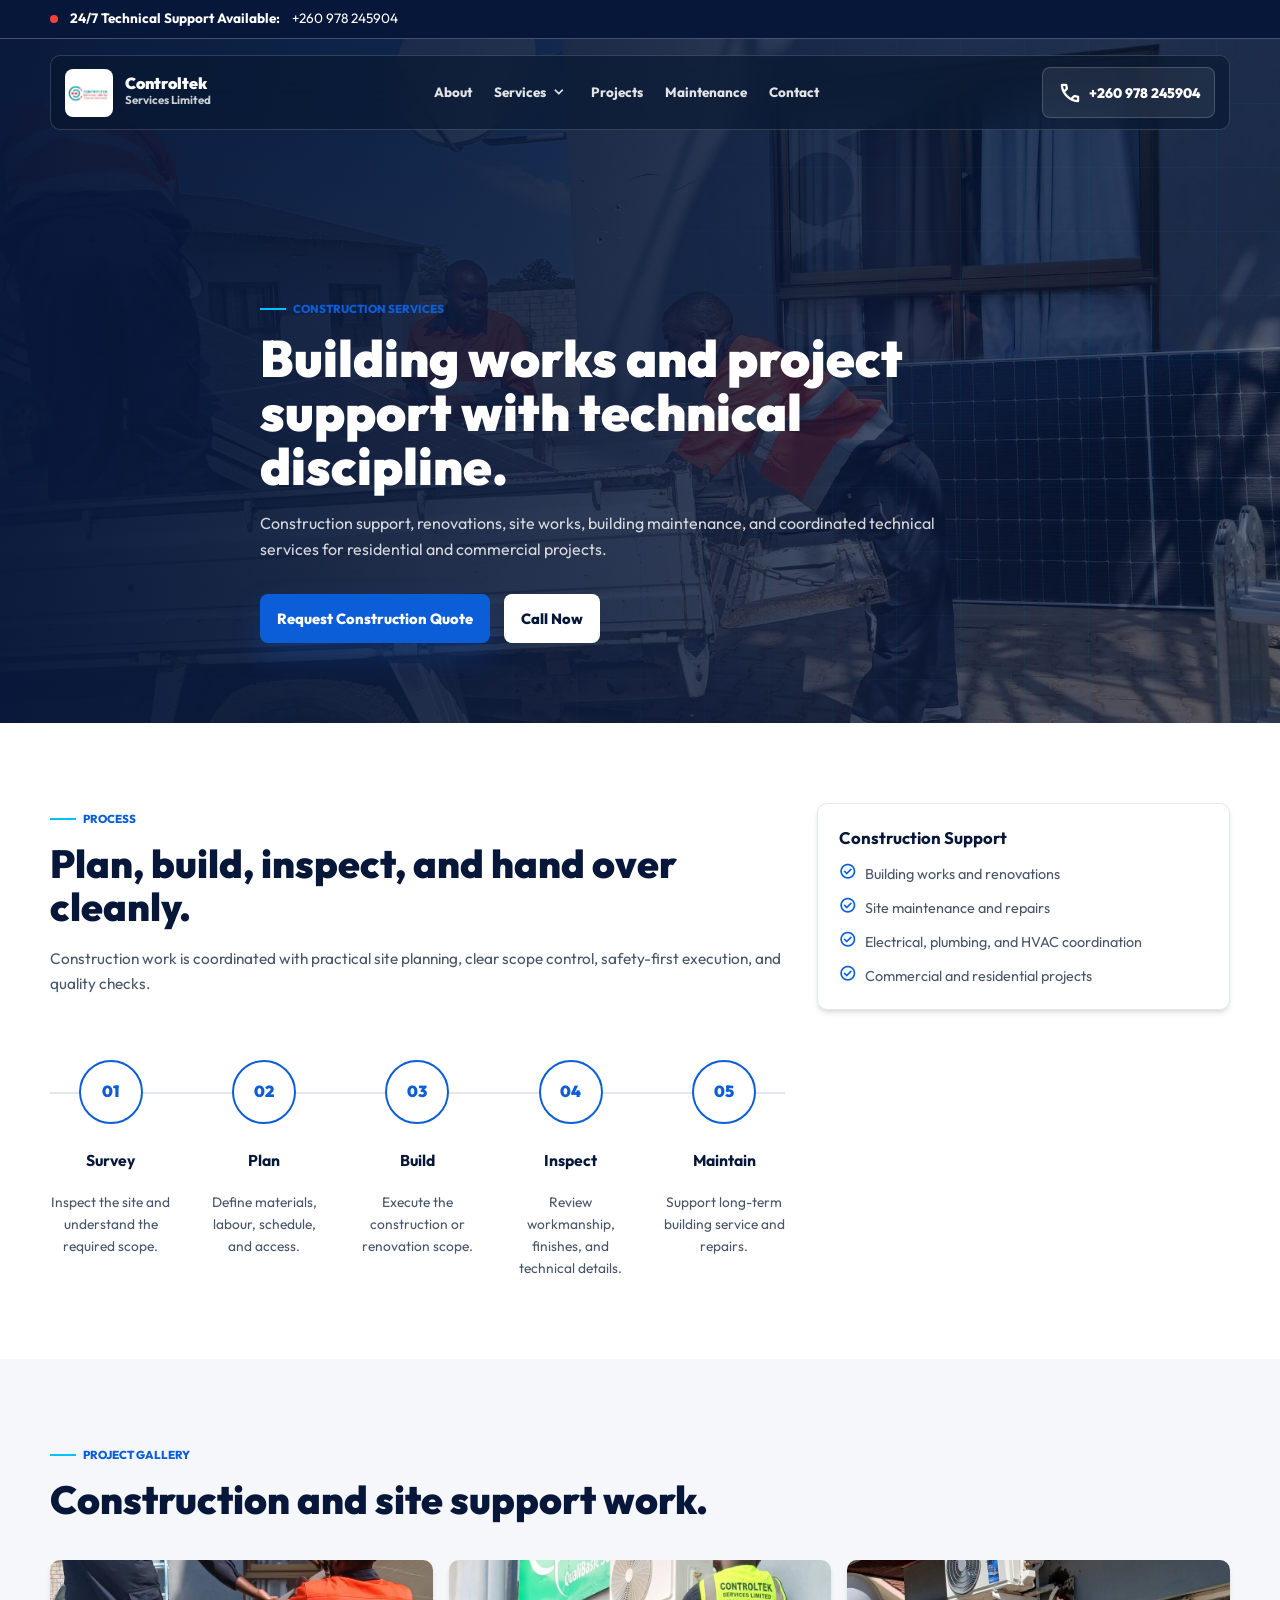
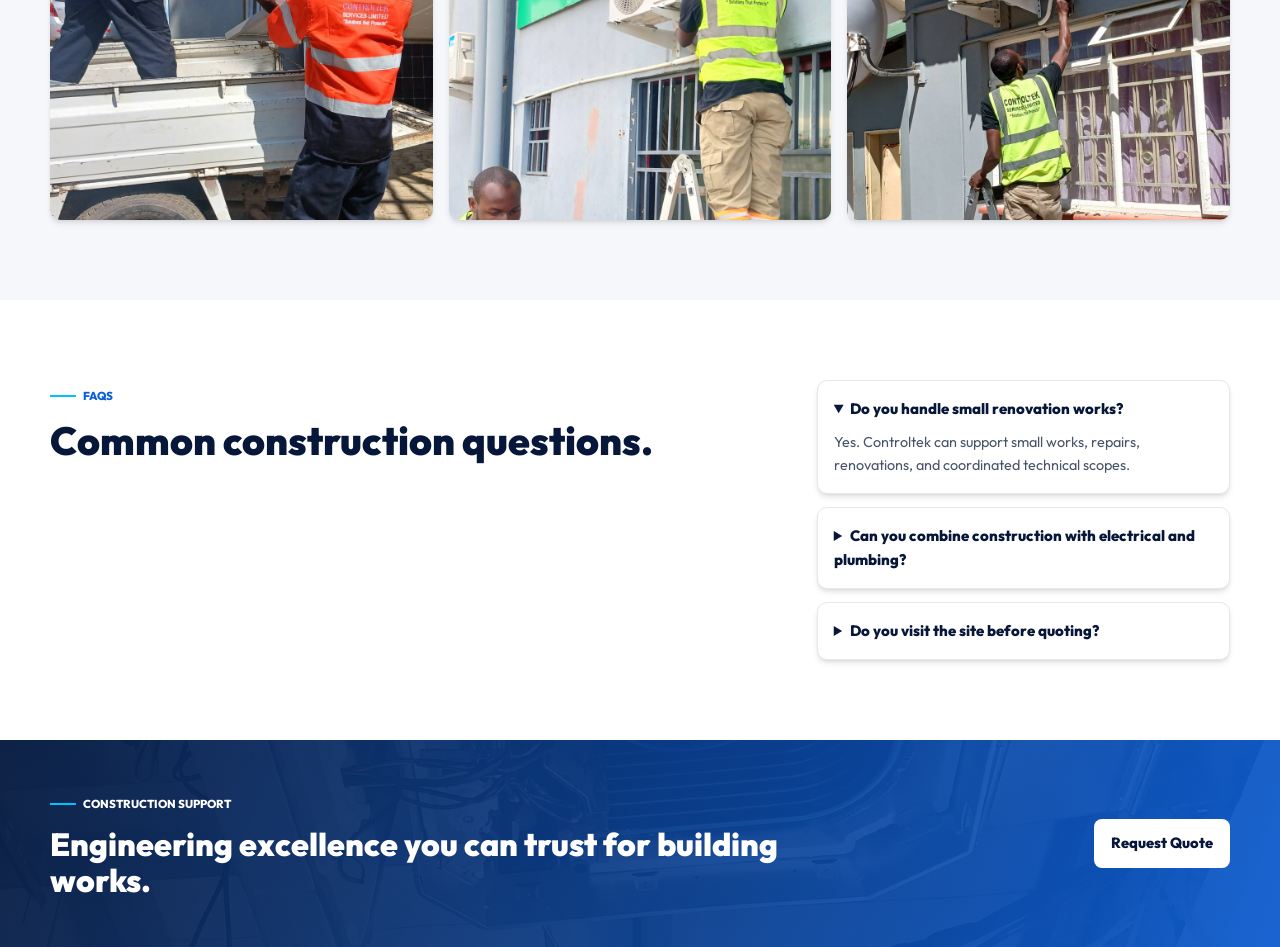
==== commit d639c442: "feat: implement site-wide mega menu for service navigation with responsive mobile toggle support" ====
--- a/construction.html
+++ b/construction.html
@@ -13,7 +13,60 @@
 <body class="service-page">
   <div class="preloader" id="preloader" aria-hidden="true"><div class="preloader__mark"><img src="Assets/logo.jpg" alt="" /><span></span></div></div>
   <div class="emergency-banner"><div class="section-shell"><span class="pulse-icon"></span><strong>24/7 Technical Support Available:</strong><a href="tel:+260978245904">+260 978 245904</a></div></div>
-  <header class="site-header" id="siteHeader"><a class="brand" href="index.html#home"><img src="Assets/logo.jpg" alt="Controltek Services Limited logo" /><span><strong>Controltek</strong><small>Services Limited</small></span></a><button class="nav-toggle" id="navToggle" type="button" aria-label="Open navigation" aria-expanded="false"><span></span><span></span><span></span></button><nav class="site-nav" id="siteNav" aria-label="Primary navigation"><a href="index.html#about">About</a><a href="index.html#services">Services</a><a href="index.html#projects">Projects</a><a href="index.html#maintenance">Maintenance</a><a href="index.html#contact">Contact</a></nav><div class="header-actions"><a class="header-call" href="tel:+260978245904"><span class="material-symbols-outlined">call</span>+260 978 245904</a></div></header>
+  <header class="site-header" id="siteHeader">
+    <a class="brand" href="index.html#home" aria-label="Controltek Services Limited home">
+      <img src="Assets/logo.jpg" alt="Controltek Services Limited logo" />
+      <span>
+        <strong>Controltek</strong>
+        <small>Services Limited</small>
+      </span>
+    </a>
+
+    <button class="nav-toggle" id="navToggle" type="button" aria-label="Open navigation" aria-expanded="false">
+      <span></span>
+      <span></span>
+      <span></span>
+    </button>
+
+    <nav class="site-nav" id="siteNav" aria-label="Primary navigation">
+      <a href="index.html#about">About</a>
+      <div class="nav-item has-dropdown">
+        <a href="index.html#services">Services <span class="material-symbols-outlined">expand_more</span></a>
+        <div class="mega-menu">
+          <div class="mega-menu__grid">
+            <div class="mega-menu__col">
+              <h4>Energy Solutions</h4>
+              <a href="solar.html"><span class="material-symbols-outlined">solar_power</span> Solar Installation</a>
+              <a href="solar.html"><span class="material-symbols-outlined">battery_charging_full</span> Battery Backup</a>
+              <a href="solar.html"><span class="material-symbols-outlined">settings_backup_restore</span> Solar Maintenance</a>
+            </div>
+            <div class="mega-menu__col">
+              <h4>HVAC &amp; Climate</h4>
+              <a href="hvac.html"><span class="material-symbols-outlined">mode_fan</span> Air Conditioning</a>
+              <a href="hvac.html"><span class="material-symbols-outlined">hvac</span> Industrial Cooling</a>
+              <a href="hvac.html"><span class="material-symbols-outlined">thermostat</span> Ventilation</a>
+            </div>
+            <div class="mega-menu__col">
+              <h4>Engineering</h4>
+              <a href="electrical.html"><span class="material-symbols-outlined">bolt</span> Electrical Works</a>
+              <a href="plumbing.html"><span class="material-symbols-outlined">plumbing</span> Plumbing &amp; Pipes</a>
+              <a href="construction.html"><span class="material-symbols-outlined">construction</span> Construction</a>
+            </div>
+          </div>
+        </div>
+      </div>
+      <a href="index.html#projects">Projects</a>
+      <a href="index.html#maintenance">Maintenance</a>
+      <a href="index.html#contact">Contact</a>
+    </nav>
+
+    <div class="header-actions">
+      <a class="header-call" href="tel:+260978245904">
+        <span class="material-symbols-outlined" aria-hidden="true">call</span>
+        +260 978 245904
+      </a>
+    </div>
+  </header>
   <main>
     <section class="service-page-hero"><img src="Assets/695807910_122184010622752665_1314205142785555688_n.jpg" alt="Construction team working on site" /><div class="section-shell service-page-hero__content reveal"><span class="eyebrow">Construction Services</span><h1>Building works and project support with technical discipline.</h1><p>Construction support, renovations, site works, building maintenance, and coordinated technical services for residential and commercial projects.</p><div class="hero__actions"><a class="btn btn--primary" href="index.html#contact">Request Construction Quote</a><a class="btn btn--light" href="tel:+260978245904">Call Now</a></div></div></section>
     <section class="section"><div class="section-shell service-detail-grid"><div class="section-copy reveal"><span class="eyebrow">Process</span><h2>Plan, build, inspect, and hand over cleanly.</h2><p>Construction work is coordinated with practical site planning, clear scope control, safety-first execution, and quality checks.</p><div class="process-timeline"><div class="process-step"><div class="step-number">01</div><h3>Survey</h3><p>Inspect the site and understand the required scope.</p></div><div class="process-step"><div class="step-number">02</div><h3>Plan</h3><p>Define materials, labour, schedule, and access.</p></div><div class="process-step"><div class="step-number">03</div><h3>Build</h3><p>Execute the construction or renovation scope.</p></div><div class="process-step"><div class="step-number">04</div><h3>Inspect</h3><p>Review workmanship, finishes, and technical details.</p></div><div class="process-step"><div class="step-number">05</div><h3>Maintain</h3><p>Support long-term building service and repairs.</p></div></div></div><aside class="detail-card reveal"><h3>Construction Support</h3><ul class="detail-list"><li><span class="material-symbols-outlined">check_circle</span>Building works and renovations</li><li><span class="material-symbols-outlined">check_circle</span>Site maintenance and repairs</li><li><span class="material-symbols-outlined">check_circle</span>Electrical, plumbing, and HVAC coordination</li><li><span class="material-symbols-outlined">check_circle</span>Commercial and residential projects</li></ul></aside></div></section>
--- a/styles.css
+++ b/styles.css
@@ -1954,9 +1954,10 @@
     top: calc(100% + 8px);
     left: 0;
     right: 0;
-    display: grid;
+    display: flex;
+    flex-direction: column;
     gap: 0;
-    padding: 0.6rem;
+    padding: 0.5rem;
     color: var(--navy);
     background: var(--white);
     border: 1px solid rgba(10, 31, 68, 0.1);
@@ -1974,8 +1975,120 @@
     pointer-events: auto;
   }
 
-  .site-nav a {
-    padding: 0.82rem;
+  .site-nav > a {
+    display: block;
+    padding: 0.82rem 1rem;
+    text-align: center;
+    border-radius: 6px;
+    opacity: 1;
+  }
+
+  /* Disable the left-origin underline on mobile — it causes a shift-left effect */
+  .site-nav > a::after,
+  .site-nav .has-dropdown > a::after {
+    display: none;
+  }
+
+  .site-nav > a:hover,
+  .site-nav > a.is-active {
+    color: var(--blue);
+    background: rgba(11, 94, 215, 0.07);
+  }
+
+  /* Mobile mega menu: inline accordion */
+  .nav-item.has-dropdown {
+    display: block;
+    width: 100%;
+  }
+
+  .nav-item.has-dropdown > a {
+    display: flex;
+    align-items: center;
+    justify-content: center;
+    gap: 0.4rem;
+    padding: 0.82rem 1rem;
+    width: 100%;
+    cursor: pointer;
+    border-radius: 6px;
+    text-align: center;
+  }
+
+  .nav-item.has-dropdown > a:hover {
+    background: rgba(11, 94, 215, 0.06);
+  }
+
+  .mega-menu {
+    position: static;
+    transform: none;
+    width: 100%;
+    border: none;
+    border-radius: 8px;
+    box-shadow: none;
+    padding: 0;
+    background: rgba(11, 94, 215, 0.05);
+    border: 1px solid rgba(11, 94, 215, 0.1);
+    margin: 0 0 0.25rem;
+    opacity: 1;
+    visibility: visible;
+    max-height: 0;
+    overflow: hidden;
+    transition: max-height 0.35s var(--ease), padding 0.35s var(--ease);
+  }
+
+  .mega-menu.is-open {
+    max-height: 700px;
+    padding: 1rem;
+  }
+
+  /* Disable hover-only opening on mobile */
+  .has-dropdown:hover .mega-menu {
+    max-height: 0;
+    padding: 0;
+  }
+
+  .has-dropdown.is-open .mega-menu {
+    max-height: 700px;
+    padding: 1rem;
+  }
+
+  .mega-menu__grid {
+    grid-template-columns: 1fr;
+    gap: 1.2rem;
+  }
+
+  .mega-menu__col {
+    text-align: center;
+  }
+
+  .mega-menu__col h4 {
+    margin-bottom: 0.5rem;
+  }
+
+  .mega-menu__col a {
+    padding: 0.45rem 0.5rem;
+    border-radius: 4px;
+    opacity: 1;
+    justify-content: center;
+  }
+
+  /* Kill left-origin underline on mega menu links — causes shift-left on hover */
+  .mega-menu__col a::after {
+    display: none;
+  }
+
+  .mega-menu__col a:hover {
+    color: var(--blue);
+    background: rgba(11, 94, 215, 0.08);
+    opacity: 1;
+  }
+
+  .has-dropdown > a span.material-symbols-outlined {
+    transition: transform 0.3s;
+    font-size: 1rem;
+  }
+
+  .has-dropdown.is-open > a span.material-symbols-outlined {
+    transform: rotate(180deg);
   }
 
   .nav-toggle.is-open span:nth-child(1) {
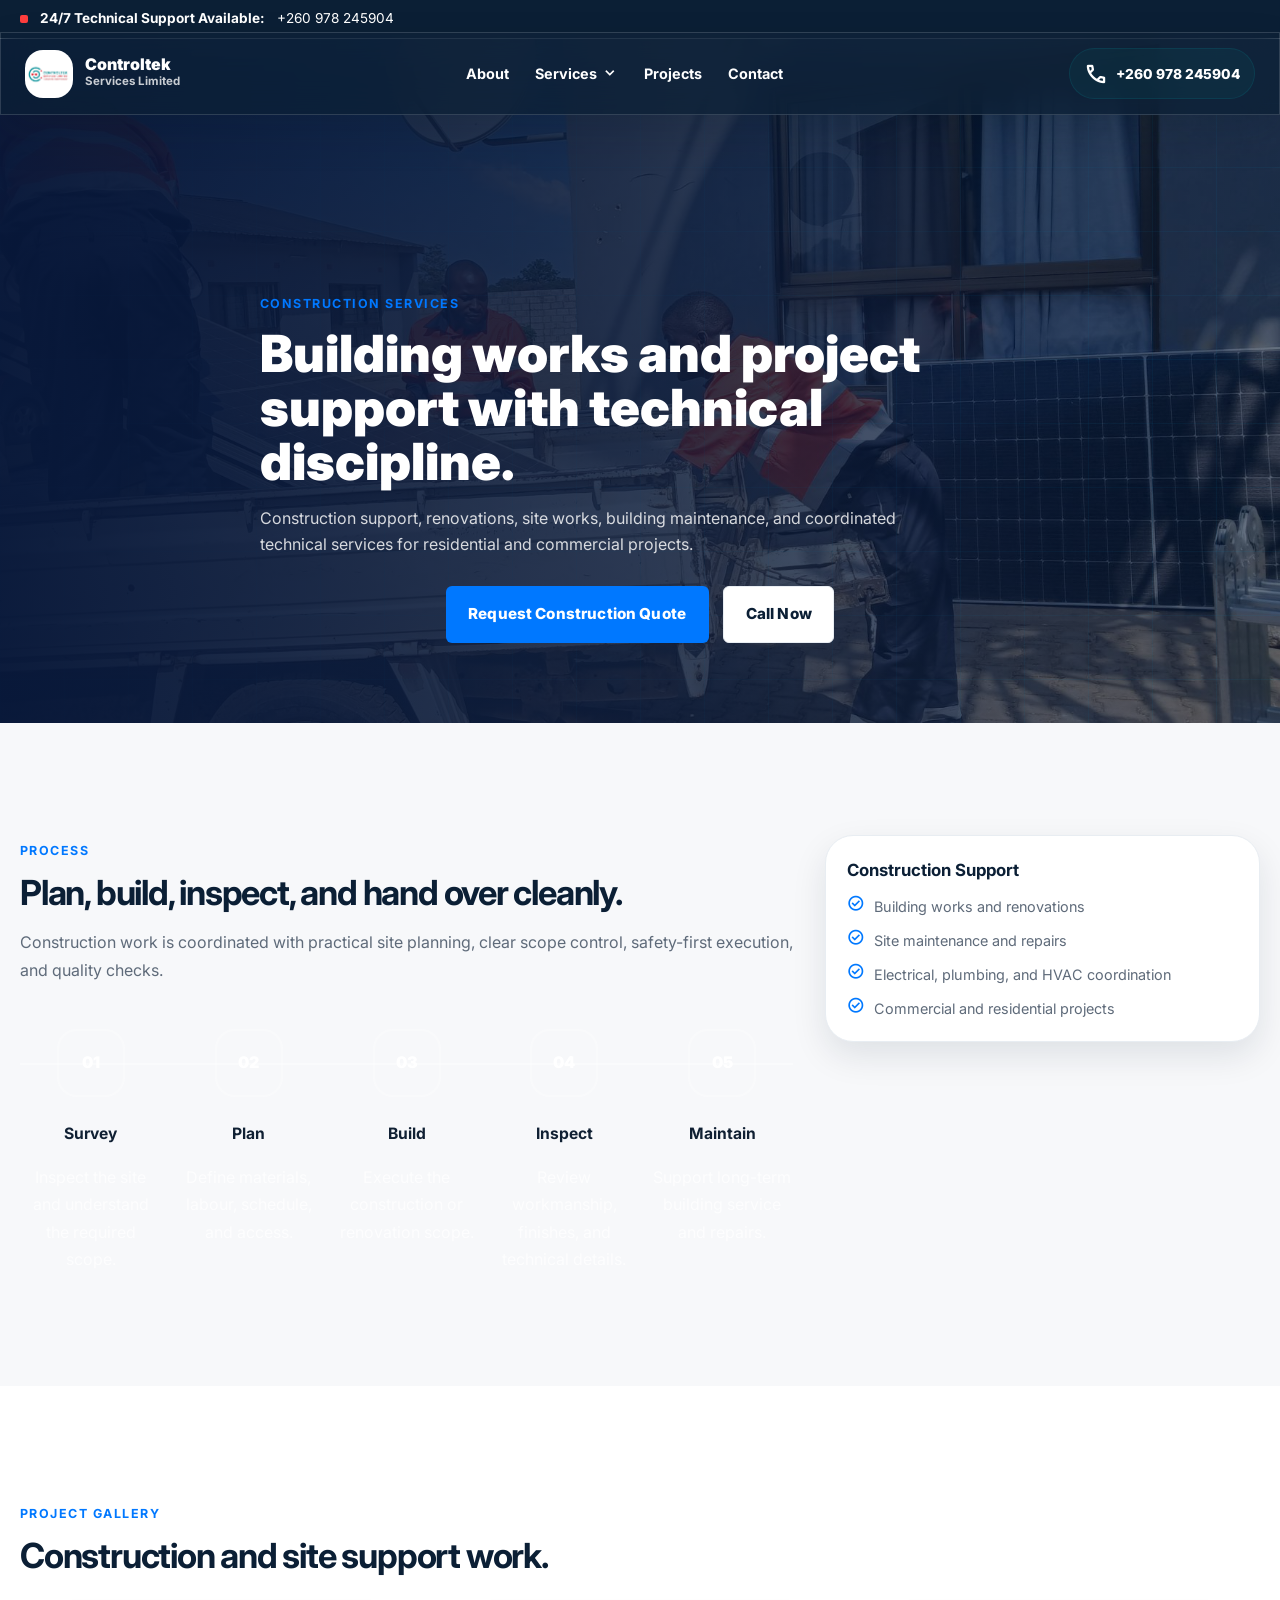
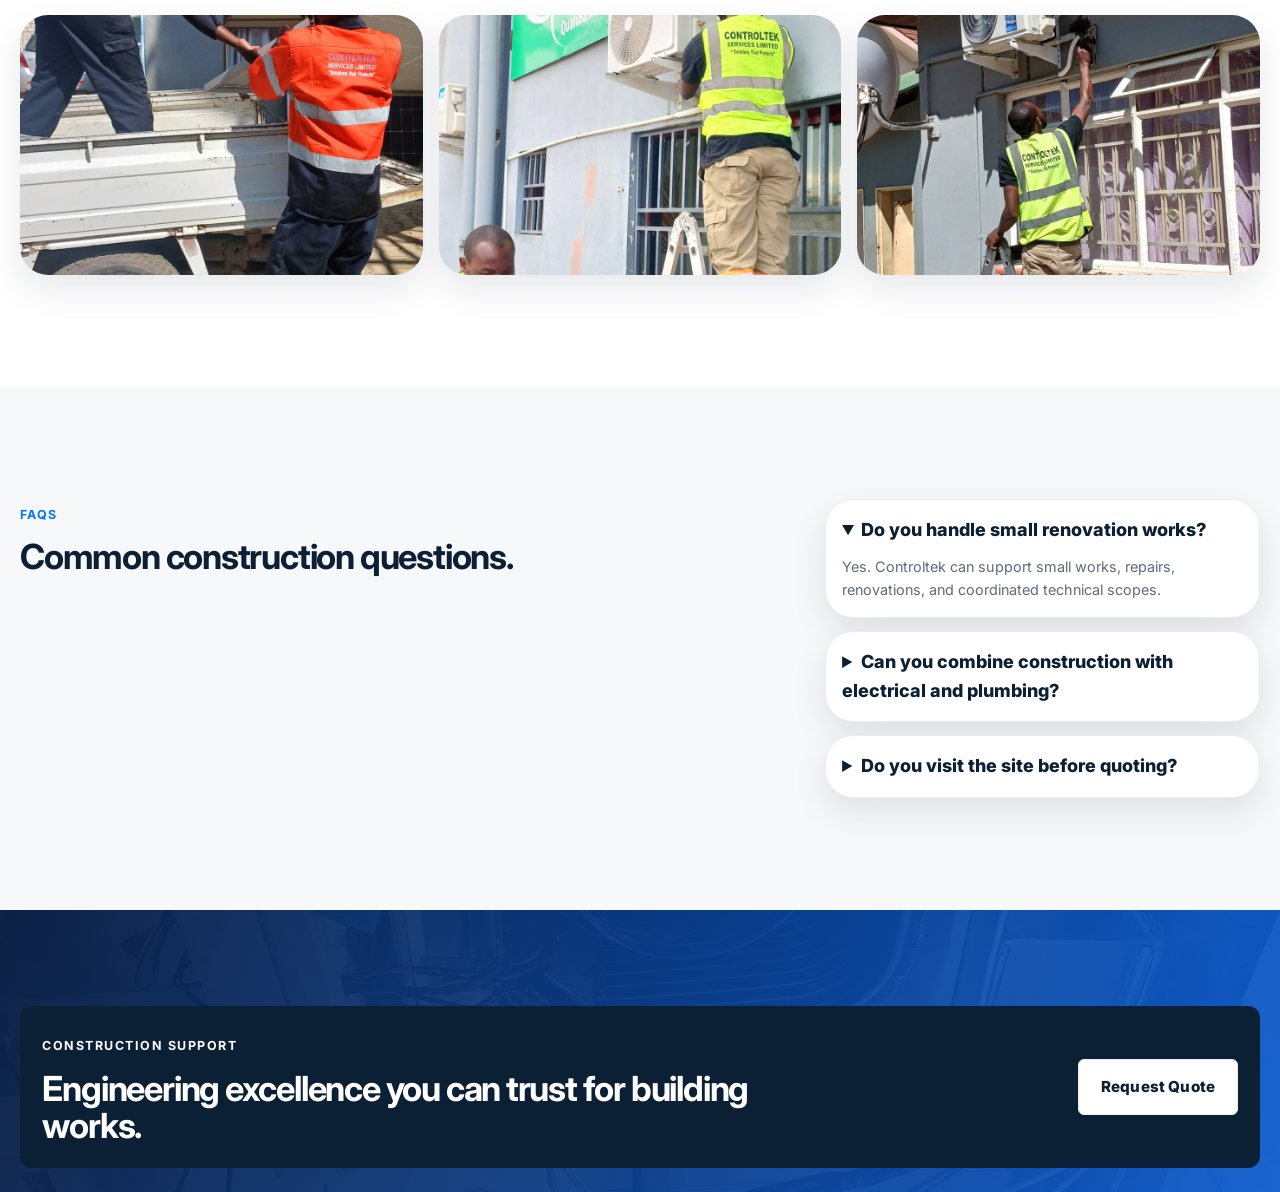
==== commit ddaae06a: "Refactor code structure for improved readability and maintainability" ====
--- a/construction.html
+++ b/construction.html
@@ -11,7 +11,6 @@
   <link rel="stylesheet" href="styles.css" />
 </head>
 <body class="service-page">
-  <div class="preloader" id="preloader" aria-hidden="true"><div class="preloader__mark"><img src="Assets/logo.jpg" alt="" /><span></span></div></div>
   <div class="emergency-banner"><div class="section-shell"><span class="pulse-icon"></span><strong>24/7 Technical Support Available:</strong><a href="tel:+260978245904">+260 978 245904</a></div></div>
   <header class="site-header" id="siteHeader">
     <a class="brand" href="index.html#home" aria-label="Controltek Services Limited home">
@@ -56,7 +55,6 @@
         </div>
       </div>
       <a href="index.html#projects">Projects</a>
-      <a href="index.html#maintenance">Maintenance</a>
       <a href="index.html#contact">Contact</a>
     </nav>
 
--- a/styles.css
+++ b/styles.css
@@ -1,35 +1,37 @@
 :root {
-  /* Premium Palette */
-  --navy: #071739;
-  --blue: #0b5ed7;
-  --deep-blue: #0b5ed7;
-  --cyan: #00c2ff;
-  --silver: #e5e7eb;
+  /* Brand Palette */
+  --navy: #0b1f35;
+  --secondary: #12314a;
+  --blue: #00939b;
+  --deep-blue: #00767d;
+  --cyan: #39cdd1;
+  --silver: #d8e3e6;
   --white: #ffffff;
   --black: #020617;
-  --light: #f5f7fa;
+  --light: #f7fafb;
   
   /* Semantic Colors */
-  --bg-primary: var(--white);
-  --bg-secondary: #f8fafc;
-  --text-primary: var(--navy);
-  --text-secondary: #475569;
-  --muted: #475569;
-  --ink: #101828;
-  --line: #e2e8f0;
-  --accent: var(--cyan);
-  --border: #e2e8f0;
-  --glass: rgba(255, 255, 255, 0.15);
-  --glass-border: rgba(255, 255, 255, 0.25);
+  --bg-primary: #f7fafb;
+  --bg-secondary: #eef4f5;
+  --text-primary: #10242f;
+  --text-secondary: #5f6e74;
+  --muted: #5f6e74;
+  --ink: #10242f;
+  --line: #dce5e8;
+  --accent: #e72736;
+  --border: #dce5e8;
+  --surface: #ffffff;
+  --surface-border: #dce5e8;
   
   /* Shadows & Radius */
-  --shadow: 0 18px 50px rgba(10, 31, 68, 0.14);
-  --shadow-sm: 0 1px 2px 0 rgb(0 0 0 / 0.05);
-  --shadow-md: 0 4px 6px -1px rgb(0 0 0 / 0.1), 0 2px 4px -2px rgb(0 0 0 / 0.1);
-  --shadow-lg: 0 10px 15px -3px rgb(0 0 0 / 0.1), 0 4px 6px -4px rgb(0 0 0 / 0.1);
-  --shadow-xl: 0 20px 25px -5px rgb(0 0 0 / 0.1), 0 8px 10px -6px rgb(0 0 0 / 0.1);
-  --radius: 10px;
-  --section: 5rem;
+  --shadow: 0 16px 40px rgba(11, 31, 53, 0.08);
+  --shadow-sm: 0 4px 14px rgba(11, 31, 53, 0.06);
+  --shadow-md: 0 14px 34px rgba(11, 31, 53, 0.08);
+  --shadow-lg: 0 24px 54px rgba(11, 31, 53, 0.12);
+  --shadow-xl: 0 24px 54px rgba(11, 31, 53, 0.12);
+  --radius: 24px;
+  --radius-sm: 10px;
+  --section: 96px;
   
   /* Animations */
   --ease: cubic-bezier(0.4, 0, 0.2, 1);
@@ -47,17 +49,13 @@
 
 body {
   margin: 0;
-  font-family: 'Outfit', 'Inter', sans-serif;
+  font-family: 'Inter', sans-serif;
   color: var(--text-primary);
   background: var(--bg-primary);
   line-height: 1.6;
-  font-size: 15px;
+  font-size: 18px;
   overflow-x: hidden;
   transition: background-color 0.3s var(--ease), color 0.3s var(--ease);
-}
-
-body.is-loading {
-  overflow: hidden;
 }
 
 img {
@@ -83,7 +81,7 @@
 }
 
 .section-shell {
-  width: min(1180px, calc(100% - 40px));
+  width: min(1280px, calc(100% - 48px));
   margin: 0 auto;
 }
 
@@ -102,9 +100,9 @@
 .contact__details h2 {
   margin: 0;
   color: var(--navy);
-  font-size: 2.45rem;
+  font-size: 48px;
   line-height: 1.12;
-  font-weight: 850;
+  font-weight: 700;
 }
 
 .section-heading p,
@@ -112,25 +110,18 @@
 .contact__details p {
   color: var(--muted);
   margin: 1.1rem 0 0;
-  font-size: 0.96rem;
+  font-size: 18px;
+  line-height: 1.7;
 }
 
 .eyebrow {
   display: inline-flex;
   align-items: center;
-  gap: 0.45rem;
   margin-bottom: 0.85rem;
   color: var(--deep-blue);
-  font-size: 0.72rem;
-  font-weight: 800;
+  font-size: 0.78rem;
+  font-weight: 700;
   text-transform: uppercase;
-}
-
-.eyebrow::before {
-  content: "";
-  width: 26px;
-  height: 2px;
-  background: var(--cyan);
 }
 
 .emergency-banner {
@@ -138,7 +129,7 @@
   color: var(--white);
   padding: 8px 0;
   font-size: 0.85rem;
-  border-bottom: 1px solid var(--glass-border);
+  border-bottom: 1px solid var(--surface-border);
   position: relative;
   z-index: 1001;
 }
@@ -153,16 +144,15 @@
   width: 8px;
   height: 8px;
   background: #ff3e3e;
-  border-radius: 50%;
+  border-radius: 2px;
   display: inline-block;
-  box-shadow: 0 0 0 0 rgba(255, 62, 62, 0.7);
   animation: pulse 2s infinite;
 }
 
 @keyframes pulse {
-  0% { transform: scale(0.95); box-shadow: 0 0 0 0 rgba(255, 62, 62, 0.7); }
-  70% { transform: scale(1); box-shadow: 0 0 0 10px rgba(255, 62, 62, 0); }
-  100% { transform: scale(0.95); box-shadow: 0 0 0 0 rgba(255, 62, 62, 0); }
+  0% { transform: scale(0.95); opacity: 0.7; }
+  70% { transform: scale(1); opacity: 1; }
+  100% { transform: scale(0.95); opacity: 0.7; }
 }
 
 .btn {
@@ -173,21 +163,21 @@
   min-height: 44px;
   padding: 0.72rem 1rem;
   border: 1px solid transparent;
-  border-radius: 8px;
-  font-weight: 800;
-  font-size: 0.92rem;
+  border-radius: var(--radius-sm);
+  font-weight: 700;
+  font-size: 0.95rem;
   cursor: pointer;
   transition: transform 220ms ease, box-shadow 220ms ease, background 220ms ease, color 220ms ease, border-color 220ms ease;
 }
 
 .btn:hover {
-  transform: translateY(-2px);
+  transform: translateY(-1px);
 }
 
 .btn--primary {
   color: var(--white);
   background: var(--blue);
-  box-shadow: 0 14px 30px rgba(11, 94, 215, 0.24);
+  box-shadow: var(--shadow-sm);
 }
 
 .btn--primary:hover {
@@ -202,71 +192,27 @@
 
 .btn--light:hover {
   color: var(--deep-blue);
-  box-shadow: 0 14px 34px rgba(255, 255, 255, 0.2);
 }
 
 .btn--outline {
   color: var(--white);
-  background: rgba(255, 255, 255, 0.08);
-  border-color: rgba(255, 255, 255, 0.28);
+  background: transparent;
+  border-color: rgba(255, 255, 255, 0.45);
 }
 
 .btn--outline:hover {
-  background: rgba(255, 255, 255, 0.15);
-  border-color: rgba(255, 255, 255, 0.5);
+  background: var(--white);
+  color: var(--navy);
+  border-color: var(--white);
 }
 
 .btn--wide {
   width: 100%;
 }
 
-.preloader {
-  position: fixed;
-  inset: 0;
-  z-index: 2000;
-  display: grid;
-  place-items: center;
-  background: var(--navy);
-  transition: opacity 500ms ease, visibility 500ms ease;
-}
-
-.preloader.is-hidden {
-  opacity: 0;
-  visibility: hidden;
-}
-
-.preloader__mark {
-  position: relative;
-  display: grid;
-  place-items: center;
-  width: 118px;
-  height: 118px;
-}
-
-.preloader__mark img {
-  position: relative;
-  z-index: 2;
-  width: 82px;
-  height: 82px;
-  border-radius: 50%;
-  object-fit: cover;
-  background: var(--white);
-  box-shadow: 0 20px 50px rgba(0, 180, 216, 0.28);
-}
-
-.preloader__mark span {
-  position: absolute;
-  inset: 0;
-  border: 2px solid rgba(255, 255, 255, 0.14);
-  border-top-color: var(--cyan);
-  border-right-color: var(--deep-blue);
-  border-radius: 50%;
-  animation: spin 1s linear infinite;
-}
-
 .site-header {
   position: fixed;
-  top: 37px;
+  top: 32px;
   left: 0;
   right: 0;
   z-index: 1000;
@@ -274,28 +220,23 @@
   grid-template-columns: auto 1fr auto;
   align-items: center;
   gap: 1.2rem;
-  width: min(1180px, calc(100% - 40px));
-  margin: 18px auto 0;
-  padding: 0.7rem 0.85rem;
-  color: var(--white);
-  background: rgba(7, 23, 47, 0.62);
-  border: 1px solid rgba(255, 255, 255, 0.16);
-  border-radius: 10px;
-  backdrop-filter: blur(18px);
-  transition: background 220ms ease, box-shadow 220ms ease, margin 220ms ease, border-color 220ms ease, top 220ms ease;
-}
-
-.site-header.is-hidden {
-  transform: translateY(-120%);
+  width: 100%;
+  max-width: 100%;
+  margin: 0;
+  padding: 0.8rem 1.5rem;
+  color: #ffffff;
+  background: transparent;
+  border: none;
+  border-radius: 0;
+  transition: background 220ms ease, box-shadow 220ms ease, top 220ms ease, border-color 220ms ease;
 }
 
 .site-header.is-scrolled {
   top: 0;
-  margin-top: 8px;
-  background: rgba(255, 255, 255, 0.96);
+  background: #ffffff;
   color: var(--navy);
-  border-color: rgba(10, 31, 68, 0.1);
-  box-shadow: 0 16px 40px rgba(10, 31, 68, 0.12);
+  border-bottom: 1px solid rgba(10, 31, 68, 0.12);
+  box-shadow: 0 8px 24px rgba(2, 8, 23, 0.12);
 }
 
 .brand {
@@ -307,7 +248,7 @@
 .brand img {
   width: 48px;
   height: 48px;
-  border-radius: 8px;
+  border-radius: 0;
   object-fit: cover;
   background: var(--white);
 }
@@ -331,15 +272,16 @@
   justify-self: center;
   display: flex;
   align-items: center;
-  gap: 1.4rem;
-  font-size: 0.84rem;
-  font-weight: 750;
+  gap: 1.2rem;
+  font-size: 0.9rem;
+  font-weight: 700;
 }
 
 .site-nav a {
   position: relative;
-  padding: 0.55rem 0;
-  opacity: 0.88;
+  padding: 0.55rem 0.2rem;
+  opacity: 1;
+  color: #f8fafc;
   transition: opacity 180ms ease, color 180ms ease;
 }
 
@@ -358,7 +300,7 @@
 
 .site-nav a:hover,
 .site-nav a.is-active {
-  color: var(--cyan);
+  color: #57b5ff;
   opacity: 1;
 }
 
@@ -395,7 +337,7 @@
   background: var(--bg-primary);
   border: 1px solid var(--border);
   border-radius: var(--radius);
-  box-shadow: var(--shadow-xl);
+  box-shadow: var(--shadow-lg);
   padding: 2rem;
   opacity: 0;
   visibility: hidden;
@@ -453,10 +395,10 @@
   align-items: center;
   gap: 0.45rem;
   padding: 0.78rem 0.9rem;
-  border: 1px solid rgba(255, 255, 255, 0.18);
+  border: 1px solid rgba(255, 255, 255, 0.2);
   border-radius: 8px;
   font-size: 0.86rem;
-  font-weight: 850;
+  font-weight: 800;
   background: rgba(255, 255, 255, 0.08);
 }
 
@@ -471,8 +413,9 @@
   width: 44px;
   height: 44px;
   border: 0;
-  border-radius: 8px;
-  background: rgba(255, 255, 255, 0.12);
+  border-radius: var(--radius-sm);
+  background: transparent;
+  border: 1px solid currentColor;
   cursor: pointer;
 }
 
@@ -491,7 +434,7 @@
   display: flex;
   flex-direction: column;
   justify-content: center;
-  padding: 10rem 0 0;
+  padding: 12rem 0 0;
   overflow: hidden;
   color: var(--white);
   background: var(--navy);
@@ -518,8 +461,8 @@
   background-size: 100px 100px, 100px 100px, 20px 20px, 20px 20px;
   background-position: center center;
   transform: translate3d(0, var(--hero-parallax-y, 0), 0);
-  animation: blueprintMove 60s linear infinite;
-  opacity: 0.72;
+  animation: none;
+  opacity: 0.22;
   pointer-events: none;
 }
 
@@ -559,16 +502,17 @@
   z-index: 3;
   pointer-events: none;
   mix-blend-mode: screen;
+  display: none;
 }
 
 .hero__content {
   position: relative;
   z-index: 4;
   display: grid;
-  grid-template-columns: minmax(0, 1.04fr) minmax(300px, 0.52fr);
+  grid-template-columns: minmax(0, 0.9fr) minmax(320px, 0.45fr);
   align-items: center;
   gap: 2.5rem;
-  width: min(1180px, calc(100% - 40px));
+  width: min(1280px, calc(100% - 48px));
   margin: 0 auto;
   padding-bottom: 2.5rem;
 }
@@ -583,16 +527,17 @@
 
 .hero h1 {
   margin: 0;
-  font-size: 3.65rem;
-  line-height: 1.02;
-  font-weight: 900;
+  font-size: 72px;
+  line-height: 1.05;
+  font-weight: 700;
 }
 
 .hero p {
   max-width: 700px;
   margin: 1.35rem 0 0;
   color: rgba(255, 255, 255, 0.84);
-  font-size: 1rem;
+  font-size: 18px;
+  line-height: 1.7;
 }
 
 .hero__actions {
@@ -602,104 +547,20 @@
   margin-top: 2rem;
 }
 
-.glass-card {
-  background: var(--glass);
-  backdrop-filter: blur(12px);
-  -webkit-backdrop-filter: blur(12px);
-  border: 1px solid var(--glass-border);
+.surface-card {
+  background: transparent;
+  border: 1px solid rgba(11, 31, 53, 0.12);
   border-radius: var(--radius);
-  box-shadow: var(--shadow-xl);
-}
-
-.hero__panel {
-  position: relative;
-  padding: 1.25rem;
-  border: 1px solid rgba(255, 255, 255, 0.22);
-  border-radius: var(--radius);
-  background: rgba(7, 23, 47, 0.72);
-  backdrop-filter: blur(18px);
-  -webkit-backdrop-filter: blur(18px);
-  box-shadow: 0 24px 70px rgba(0, 0, 0, 0.35);
-  color: var(--white);
-}
-
-.hero__panel::before {
-  content: "";
-  position: absolute;
-  top: -1px;
-  left: 1.25rem;
-  right: 1.25rem;
-  height: 2px;
-  background: linear-gradient(90deg, var(--cyan), transparent);
-}
-
-.hero__panel-top {
-  display: grid;
-  grid-template-columns: auto 1fr;
-  gap: 0.9rem;
-  align-items: start;
-  padding-bottom: 1rem;
-  border-bottom: 1px solid rgba(255, 255, 255, 0.14);
-}
-
-.hero__panel-top .material-symbols-outlined {
-  display: grid;
-  place-items: center;
-  width: 46px;
-  height: 46px;
-  color: var(--cyan);
-  background: rgba(0, 180, 216, 0.12);
-  border-radius: 8px;
-}
-
-.hero__panel-top strong {
-  display: block;
-  font-size: 1rem;
-  color: var(--white);
-}
-
-.hero__panel-top p {
-  margin-top: 0.35rem;
-  font-size: 0.86rem;
-  color: rgba(255, 255, 255, 0.82);
-}
-
-.hero__metrics {
-  display: grid;
-  grid-template-columns: repeat(3, 1fr);
-  gap: 0.75rem;
-  padding-top: 1rem;
-}
-
-.hero__metrics article {
-  padding: 0.9rem;
-  border: 1px solid rgba(255, 255, 255, 0.12);
-  border-radius: 8px;
-  background: rgba(255, 255, 255, 0.08);
-}
-
-.hero__metrics strong {
-  display: block;
-  color: var(--white);
-  font-size: 1.18rem;
-  line-height: 1;
-}
-
-.hero__metrics small {
-  display: block;
-  margin-top: 0.4rem;
-  color: rgba(255, 255, 255, 0.72);
-  font-size: 0.72rem;
-  line-height: 1.35;
+  box-shadow: none;
 }
 
 .floating-stats {
   position: relative;
   z-index: 4;
   display: grid;
-  grid-template-columns: repeat(3, 1fr);
+  grid-template-columns: repeat(4, 1fr);
   gap: 0.85rem;
-  width: min(1180px, calc(100% - 40px));
+  width: min(1280px, calc(100% - 48px));
   margin: 0 auto;
   padding: 1.5rem 0 2.5rem;
 }
@@ -711,16 +572,82 @@
   min-height: 78px;
   padding: 1rem;
   color: var(--navy);
-  background: rgba(255, 255, 255, 0.94);
-  border: 1px solid rgba(255, 255, 255, 0.62);
+  background: var(--white);
+  border: 1px solid var(--border);
   border-radius: var(--radius);
-  box-shadow: var(--shadow);
+  box-shadow: var(--shadow-sm);
   font-size: 0.92rem;
 }
 
 .floating-stats .material-symbols-outlined {
   color: var(--blue);
   font-size: 2rem;
+}
+
+.impact-strip {
+  padding: 1.5rem 0 0;
+  background: linear-gradient(180deg, #f5f9ff 0%, #f8fbff 100%);
+}
+
+.impact-strip__grid {
+  display: grid;
+  grid-template-columns: minmax(0, 0.8fr) minmax(0, 1fr);
+  gap: 2rem;
+  padding: 2rem;
+  background: var(--white);
+  border: 1px solid rgba(11, 94, 215, 0.12);
+  border-radius: calc(var(--radius) + 4px);
+  box-shadow: var(--shadow-sm);
+}
+
+.impact-strip__intro h2 {
+  margin: 0;
+  color: var(--navy);
+  font-size: 2rem;
+  line-height: 1.15;
+}
+
+.impact-strip__intro p {
+  margin: 1rem 0 0;
+  color: var(--muted);
+  font-size: 1rem;
+  max-width: 640px;
+}
+
+.impact-grid {
+  display: grid;
+  grid-template-columns: repeat(2, minmax(0, 1fr));
+  gap: 1rem;
+}
+
+.impact-card {
+  padding: 1.2rem;
+  background: linear-gradient(180deg, #ffffff, #f8fbff);
+  border: 1px solid var(--border);
+  border-radius: var(--radius);
+}
+
+.impact-card .material-symbols-outlined {
+  display: grid;
+  place-items: center;
+  width: 44px;
+  height: 44px;
+  margin-bottom: 0.9rem;
+  color: var(--blue);
+  background: rgba(11, 94, 215, 0.08);
+  border-radius: 10px;
+}
+
+.impact-card h3 {
+  margin: 0 0 0.4rem;
+  color: var(--navy);
+  font-size: 1rem;
+}
+
+.impact-card p {
+  margin: 0;
+  color: var(--muted);
+  font-size: 0.92rem;
 }
 
 .trusted-by {
@@ -747,7 +674,6 @@
   flex-wrap: wrap;
   gap: 3rem;
   opacity: 0.6;
-  filter: grayscale(1);
 }
 
 .logo-item span {
@@ -777,7 +703,6 @@
   min-height: 430px;
   object-fit: cover;
   border-radius: var(--radius);
-  box-shadow: var(--shadow);
 }
 
 .about__badge {
@@ -789,8 +714,7 @@
   color: var(--white);
   background: rgba(10, 31, 68, 0.92);
   border-left: 4px solid var(--cyan);
-  border-radius: 8px;
-  box-shadow: 0 20px 40px rgba(0, 0, 0, 0.2);
+  border-radius: 2px;
 }
 
 .about__badge .material-symbols-outlined {
@@ -821,7 +745,7 @@
   border: 1px solid var(--line);
   border-radius: var(--radius);
   background: var(--white);
-  box-shadow: 0 16px 44px rgba(10, 31, 68, 0.07);
+  box-shadow: var(--shadow-sm);
 }
 
 .about__infographic article {
@@ -829,7 +753,7 @@
 }
 
 .about__infographic .material-symbols-outlined,
-.service-card .material-symbols-outlined {
+.service-card__arrow {
   display: grid;
   place-items: center;
   width: 50px;
@@ -837,7 +761,7 @@
   margin-bottom: 1rem;
   color: var(--deep-blue);
   background: rgba(11, 94, 215, 0.08);
-  border-radius: 8px;
+  border-radius: var(--radius-sm);
   font-size: 1.8rem;
 }
 
@@ -891,7 +815,7 @@
   background: var(--bg-primary);
   border: 2px solid var(--blue);
   color: var(--blue);
-  border-radius: 50%;
+  border-radius: var(--radius-sm);
   display: flex;
   align-items: center;
   justify-content: center;
@@ -930,6 +854,7 @@
   background: var(--bg-secondary);
   border: 1px solid var(--border);
   border-radius: var(--radius);
+  box-shadow: var(--shadow-sm);
   transition: transform 0.3s var(--ease), box-shadow 0.3s var(--ease);
 }
 
@@ -952,14 +877,14 @@
 
 .services__grid {
   display: grid;
-  grid-template-columns: repeat(5, 1fr);
-  gap: 1rem;
+  grid-template-columns: repeat(3, 1fr);
+  gap: 1.5rem;
 }
 
 .service-card {
   position: relative;
-  min-height: 238px;
-  padding: 1.2rem;
+  min-height: 260px;
+  padding: 32px;
   overflow: hidden;
   transition: transform 220ms ease, box-shadow 220ms ease, border-color 220ms ease;
 }
@@ -980,7 +905,7 @@
 .service-card:hover {
   transform: translateY(-6px);
   border-color: rgba(11, 94, 215, 0.24);
-  box-shadow: var(--shadow);
+  box-shadow: var(--shadow-lg);
 }
 
 .service-card:hover::after {
@@ -992,6 +917,22 @@
   grid-template-columns: 1.2fr 0.8fr;
   gap: 4rem;
   align-items: center;
+}
+
+.safety {
+  background: var(--navy);
+  color: var(--white);
+}
+
+.safety .eyebrow,
+.safety h2,
+.safety h3 {
+  color: var(--white);
+}
+
+.safety p,
+.safety-list li {
+  color: rgba(255, 255, 255, 0.78);
 }
 
 .safety-list {
@@ -1012,18 +953,19 @@
 }
 
 .safety-list .material-symbols-outlined {
-  color: var(--blue);
+  color: var(--cyan);
 }
 
 .safety-badge {
   padding: 2.5rem;
-  background: var(--navy);
+  background: var(--secondary, #1e293b);
   color: var(--white);
   border-radius: var(--radius);
+  border: 1px solid rgba(255, 255, 255, 0.14);
+  box-shadow: var(--shadow-lg);
   text-align: center;
   position: relative;
   overflow: hidden;
-  box-shadow: var(--shadow-xl);
 }
 
 .safety-badge .material-symbols-outlined {
@@ -1080,16 +1022,13 @@
   padding: 1rem;
   border: 1px solid rgba(226, 232, 240, 0.9);
   border-radius: var(--radius);
-  background: rgba(255, 255, 255, 0.78);
-  backdrop-filter: blur(14px);
-  box-shadow: var(--shadow-md);
+  background: var(--white);
   transition: transform 220ms ease, border-color 220ms ease, box-shadow 220ms ease;
 }
 
 .equipment-grid article:hover {
   transform: translateY(-5px);
   border-color: rgba(11, 94, 215, 0.28);
-  box-shadow: var(--shadow-lg);
 }
 
 .equipment-grid .material-symbols-outlined {
@@ -1100,7 +1039,7 @@
   margin-bottom: 0.8rem;
   color: var(--blue);
   background: rgba(11, 94, 215, 0.08);
-  border-radius: 8px;
+  border-radius: 2px;
 }
 
 .equipment-grid strong,
@@ -1165,7 +1104,7 @@
   height: 44px;
   color: var(--cyan);
   background: var(--navy);
-  border-radius: 8px;
+  border-radius: 2px;
 }
 
 .calculators-grid {
@@ -1222,7 +1161,7 @@
   margin-top: 1rem;
   padding: 1rem;
   background: var(--bg-secondary);
-  border-radius: 8px;
+  border-radius: 2px;
   border-left: 4px solid var(--blue);
   font-size: 0.9rem;
   display: none;
@@ -1239,7 +1178,7 @@
 }
 
 .cta-band {
-  padding: 3rem 0;
+  padding: 96px 0;
   color: var(--white);
   background:
     linear-gradient(110deg, rgba(10, 31, 68, 0.96), rgba(11, 94, 215, 0.9)),
@@ -1280,7 +1219,7 @@
   min-height: 320px;
   border-radius: var(--radius);
   background: var(--navy);
-  box-shadow: 0 18px 42px rgba(10, 31, 68, 0.12);
+  box-shadow: var(--shadow-md);
 }
 
 .project-card--wide {
@@ -1291,7 +1230,7 @@
   width: 100%;
   height: 100%;
   object-fit: cover;
-  transition: transform 500ms ease, filter 500ms ease;
+  transition: transform 500ms ease;
 }
 
 .project-card::after {
@@ -1330,7 +1269,6 @@
 
 .project-card:hover img {
   transform: scale(1.07);
-  filter: saturate(1.08);
 }
 
 .project-card:hover div {
@@ -1349,7 +1287,6 @@
   min-height: 620px;
   object-fit: cover;
   border-radius: var(--radius);
-  box-shadow: var(--shadow);
 }
 
 .plans {
@@ -1375,7 +1312,7 @@
   height: 50px;
   color: var(--white);
   background: var(--deep-blue);
-  border-radius: 8px;
+  border-radius: 2px;
 }
 
 .testimonials {
@@ -1397,7 +1334,6 @@
 
 .testimonial:hover {
   transform: translateY(-5px);
-  box-shadow: var(--shadow);
 }
 
 .stars {
@@ -1455,7 +1391,8 @@
   padding: 1rem;
   border: 1px solid rgba(255, 255, 255, 0.14);
   border-radius: var(--radius);
-  background: rgba(255, 255, 255, 0.08);
+  background: transparent;
+  box-shadow: none;
 }
 
 .contact-card .material-symbols-outlined {
@@ -1523,7 +1460,7 @@
 .form-row select:focus,
 .form-row textarea:focus {
   border-color: var(--deep-blue);
-  box-shadow: 0 0 0 4px rgba(11, 94, 215, 0.1);
+  box-shadow: none;
 }
 
 .contact-form .btn {
@@ -1550,7 +1487,7 @@
 .float-btn {
   width: 3.5rem;
   height: 3.5rem;
-  border-radius: 50%;
+  border-radius: var(--radius-sm);
   display: flex;
   align-items: center;
   justify-content: center;
@@ -1615,7 +1552,7 @@
 .ba-image {
   position: relative;
   aspect-ratio: 16/9;
-  border-radius: 8px;
+  border-radius: var(--radius-sm);
   overflow: hidden;
 }
 
@@ -1632,7 +1569,7 @@
   background: rgba(0, 0, 0, 0.6);
   color: white;
   padding: 0.25rem 0.75rem;
-  border-radius: 4px;
+  border-radius: 2px;
   font-size: 0.75rem;
   font-weight: 700;
   text-transform: uppercase;
@@ -1648,7 +1585,6 @@
   position: fixed;
   inset: 0;
   background: rgba(0, 0, 0, 0.8);
-  backdrop-filter: blur(8px);
   z-index: 2000;
   display: grid;
   place-items: center;
@@ -1667,7 +1603,8 @@
   width: min(600px, 100%);
   padding: 3rem 2.5rem;
   position: relative;
-  background: rgba(255, 255, 255, 0.96);
+  background: var(--white);
+  box-shadow: var(--shadow-lg);
 }
 
 .modal__content .section-heading {
@@ -1737,9 +1674,9 @@
   width: 42px;
   height: 42px;
   color: var(--white);
-  background: rgba(255, 255, 255, 0.09);
+  background: var(--secondary);
   border: 1px solid rgba(255, 255, 255, 0.12);
-  border-radius: 8px;
+  border-radius: var(--radius-sm);
 }
 
 .footer__bottom {
@@ -1933,16 +1870,38 @@
   .section-copy h2,
   .cta-band h2,
   .contact__details h2 {
-    font-size: 2.05rem;
+    font-size: 1.9rem;
   }
 
   .site-header {
     grid-template-columns: auto auto;
+    background: rgba(11, 31, 53, 0.94);
+    color: #ffffff;
+    border: 1px solid rgba(255, 255, 255, 0.14);
+    border-radius: 16px;
+    box-shadow: 0 12px 32px rgba(2, 8, 23, 0.16);
+  }
+
+  .site-header.is-scrolled {
+    background: rgba(11, 31, 53, 0.96);
+    color: #ffffff;
+    border-color: rgba(255, 255, 255, 0.16);
+    box-shadow: 0 12px 32px rgba(2, 8, 23, 0.16);
+  }
+
+  .site-header .site-nav a,
+  .site-header .brand strong,
+  .site-header .brand small {
+    color: var(--navy);
   }
 
   .nav-toggle {
     display: block;
     justify-self: end;
+  }
+
+  .header-actions .header-quote {
+    display: none;
   }
 
   .header-call {
@@ -1967,6 +1926,13 @@
     opacity: 0;
     pointer-events: none;
     transition: opacity 180ms ease, transform 180ms ease;
+    max-height: calc(100vh - 100px);
+    overflow-y: auto;
+    scrollbar-width: none; /* Hide scrollbar for cleaner look */
+  }
+
+  .site-nav::-webkit-scrollbar {
+    display: none;
   }
 
   .site-nav.is-open {
@@ -1976,11 +1942,15 @@
   }
 
   .site-nav > a {
-    display: block;
-    padding: 0.82rem 1rem;
+    display: flex;
+    align-items: center;
+    justify-content: center;
+    padding: 0.85rem 1rem;
     text-align: center;
     border-radius: 6px;
     opacity: 1;
+    font-size: 0.95rem;
+    font-weight: 600;
   }
 
   /* Disable the left-origin underline on mobile — it causes a shift-left effect */
@@ -2006,11 +1976,13 @@
     align-items: center;
     justify-content: center;
     gap: 0.4rem;
-    padding: 0.82rem 1rem;
+    padding: 0.85rem 1rem;
     width: 100%;
     cursor: pointer;
     border-radius: 6px;
     text-align: center;
+    font-size: 0.95rem;
+    font-weight: 600;
   }
 
   .nav-item.has-dropdown > a:hover {
@@ -2018,73 +1990,133 @@
   }
 
   .mega-menu {
+    position: static !important;
+    display: block !important;
+    transform: none !important;
+    width: 100% !important;
+    border: none;
+    border-radius: 12px;
+    box-shadow: none;
+    padding: 0;
+    background: rgba(11, 94, 215, 0.03);
+    margin: 0.5rem 0;
+    opacity: 0;
+    visibility: hidden;
+    max-height: 0;
+    overflow: hidden;
+    transition: max-height 0.45s var(--ease), padding 0.45s var(--ease), opacity 0.3s var(--ease);
+    z-index: 100;
+    left: auto !important;
+    top: auto !important;
+  }
+
+  /* Specifically target the open state to override any hover states */
+  .site-nav .nav-item.has-dropdown.is-open .mega-menu,
+  .site-nav .mega-menu.is-open {
+    max-height: 2000px !important;
+    padding: 1.25rem !important;
+    opacity: 1 !important;
+    visibility: visible !important;
+    display: block !important;
+  }
+
+  /* Force disable desktop hover effects on mobile */
+  .site-nav .nav-item.has-dropdown:hover .mega-menu {
     position: static;
     transform: none;
-    width: 100%;
-    border: none;
-    border-radius: 8px;
-    box-shadow: none;
-    padding: 0;
-    background: rgba(11, 94, 215, 0.05);
-    border: 1px solid rgba(11, 94, 215, 0.1);
-    margin: 0 0 0.25rem;
-    opacity: 1;
-    visibility: visible;
-    max-height: 0;
-    overflow: hidden;
-    transition: max-height 0.35s var(--ease), padding 0.35s var(--ease);
-  }
-
-  .mega-menu.is-open {
-    max-height: 700px;
-    padding: 1rem;
-  }
-
-  /* Disable hover-only opening on mobile */
-  .has-dropdown:hover .mega-menu {
-    max-height: 0;
-    padding: 0;
-  }
-
-  .has-dropdown.is-open .mega-menu {
-    max-height: 700px;
-    padding: 1rem;
   }
 
   .mega-menu__grid {
-    grid-template-columns: 1fr;
-    gap: 1.2rem;
+    display: flex;
+    flex-direction: column;
+    gap: 1.5rem;
+    padding-left: 0;
+    margin-left: 0;
   }
 
   .mega-menu__col {
+    display: grid;
+    grid-template-columns: repeat(2, 1fr);
+    gap: 0.6rem;
     text-align: center;
   }
 
   .mega-menu__col h4 {
-    margin-bottom: 0.5rem;
+    grid-column: 1 / -1;
+    margin-bottom: 0.2rem;
+    font-size: 0.72rem;
+    text-transform: uppercase;
+    letter-spacing: 0.08em;
+    color: var(--blue);
+    font-weight: 800;
+    display: flex;
+    align-items: center;
+    justify-content: center;
+    gap: 0.5rem;
+  }
+
+  .mega-menu__col h4::before,
+  .mega-menu__col h4::after {
+    content: "";
+    flex: 1;
+    height: 1px;
+    background: rgba(11, 94, 215, 0.12);
   }
 
   .mega-menu__col a {
-    padding: 0.45rem 0.5rem;
-    border-radius: 4px;
-    opacity: 1;
-    justify-content: center;
-  }
-
-  /* Kill left-origin underline on mega menu links — causes shift-left on hover */
+    display: flex;
+    flex-direction: row;
+    align-items: center;
+    justify-content: space-between;
+    gap: 0.75rem;
+    padding: 0.95rem 1rem;
+    background: var(--white);
+    border: 1px solid rgba(11, 94, 215, 0.08);
+    border-radius: 10px;
+    font-size: 0.82rem;
+    font-weight: 600;
+    color: var(--text-primary);
+    text-align: left;
+    transition: all 0.2s var(--ease);
+  }
+
+  .mega-menu__col a .material-symbols-outlined {
+    display: none;
+  }
+
   .mega-menu__col a::after {
-    display: none;
-  }
-
+    content: "\2192";
+    flex: 0 0 auto;
+    margin-left: auto;
+    font-size: 1rem;
+    line-height: 1;
+    color: var(--blue);
+    transition: transform 0.2s var(--ease), color 0.2s var(--ease);
+  }
+
+  .mega-menu__col a:active,
   .mega-menu__col a:hover {
-    color: var(--blue);
-    background: rgba(11, 94, 215, 0.08);
-    opacity: 1;
+    background: var(--blue);
+    color: var(--white);
+    border-color: var(--blue);
+    transform: translateY(-2px);
+  }
+
+  .mega-menu__col a:active .material-symbols-outlined,
+  .mega-menu__col a:hover .material-symbols-outlined {
+    color: var(--white);
+    background: rgba(255, 255, 255, 0.2);
+  }
+
+  .mega-menu__col a:active::after,
+  .mega-menu__col a:hover::after {
+    color: var(--white);
+    transform: translateX(2px);
   }
 
   .has-dropdown > a span.material-symbols-outlined {
     transition: transform 0.3s;
-    font-size: 1rem;
+    font-size: 1.25rem;
   }
 
   .has-dropdown.is-open > a span.material-symbols-outlined {
@@ -2114,11 +2146,19 @@
   }
 
   .hero h1 {
-    font-size: 3.05rem;
+    font-size: clamp(2rem, 6vw, 2.7rem);
+  }
+
+  .impact-strip__grid {
+    grid-template-columns: 1fr;
+  }
+
+  .impact-grid {
+    grid-template-columns: repeat(2, minmax(0, 1fr));
   }
 
   .hero p {
-    font-size: 0.96rem;
+    font-size: 0.95rem;
   }
 
   .services__grid {
@@ -2175,7 +2215,7 @@
   .section-copy h2,
   .cta-band h2,
   .contact__details h2 {
-    font-size: 1.72rem;
+    font-size: 1.55rem;
     line-height: 1.16;
   }
 
@@ -2192,6 +2232,23 @@
   .site-header {
     width: min(100% - 24px, 1180px);
     margin-top: 10px;
+    top: 10px;
+  }
+
+  .emergency-banner {
+    padding: 10px 0;
+    font-size: 0.8rem;
+  }
+
+  .emergency-banner .section-shell {
+    flex-direction: column;
+    gap: 4px;
+    text-align: center;
+    justify-content: center;
+  }
+
+  .emergency-banner strong {
+    display: block;
   }
 
   .brand img {
@@ -2226,10 +2283,6 @@
     font-size: 0.92rem;
   }
 
-  .hero__panel {
-    padding: 1rem;
-  }
-
   .hero__content {
     gap: 2rem;
   }
@@ -2237,16 +2290,17 @@
   .hero__actions,
   .cta-band__inner,
   .footer__bottom {
-    align-items: stretch;
+    align-items: center; /* Changed from stretch to center */
     flex-direction: column;
   }
 
   .hero__actions .btn,
   .cta-band .btn {
-    width: 100%;
-  }
-
-  .hero__metrics,
+    width: auto; /* Changed from 100% to auto */
+    min-width: 200px; /* Give them a decent touch target width */
+    max-width: 100%;
+  }
+
   .floating-stats,
   .about__infographic,
   .why__list,
@@ -2266,7 +2320,8 @@
   .industries-grid,
   .service-gallery,
   .safety-list,
-  .cert-grid {
+  .cert-grid,
+  .impact-grid {
     grid-template-columns: 1fr;
   }
 
@@ -2312,4 +2367,1343 @@
     scroll-behavior: auto !important;
     transition-duration: 0.01ms !important;
   }
-}
+
+  .hero__slider-track,
+  .hero__slide img {
+    animation: none !important;
+  }
+}
+
+/* Controltek redesign overrides */
+:root {
+  --navy: #0b1f35;
+  --secondary: #1b2d42;
+  --blue: #0078ff;
+  --deep-blue: #005bd1;
+  --cyan: #57b5ff;
+  --silver: #c8d2df;
+  --white: #ffffff;
+  --black: #030b14;
+  --light: #f7f8fa;
+
+  --bg-primary: #f7f8fa;
+  --bg-secondary: #eef3f8;
+  --text-primary: #102033;
+  --text-secondary: #5f6b7a;
+  --muted: #5f6b7a;
+  --ink: #102033;
+  --line: #e8edf2;
+  --accent: #0078ff;
+  --border: #e8edf2;
+  --surface: #ffffff;
+  --surface-border: #dde6ee;
+
+  --shadow: 0 16px 40px rgba(11, 31, 53, 0.08);
+  --shadow-sm: 0 4px 14px rgba(11, 31, 53, 0.06);
+  --shadow-md: 0 14px 34px rgba(11, 31, 53, 0.1);
+  --shadow-lg: 0 24px 54px rgba(11, 31, 53, 0.14);
+  --shadow-xl: 0 28px 62px rgba(11, 31, 53, 0.16);
+  --radius: 28px;
+  --radius-sm: 14px;
+  --section: 112px;
+}
+
+body {
+  font-family: "Inter", sans-serif;
+  background: var(--bg-primary);
+  color: var(--text-primary);
+}
+
+h1,
+h2,
+h3,
+h4,
+.btn,
+.eyebrow,
+.site-nav,
+.header-call,
+.site-footer h3,
+.brand strong {
+  font-family: "Manrope", "Inter", sans-serif;
+}
+
+.section-shell {
+  width: min(1240px, calc(100% - 32px));
+}
+
+.section {
+  padding: var(--section) 0;
+}
+
+.section-heading {
+  max-width: 820px;
+  margin-bottom: 2.5rem;
+}
+
+.section-heading h2,
+.section-copy h2,
+.cta-band h2,
+.contact__details h2,
+.statistics .section-heading h2 {
+  font-size: clamp(1.8rem, 2.7vw, 2.75rem);
+  line-height: 1.08;
+  letter-spacing: -0.035em;
+}
+
+.section-heading p,
+.section-copy p,
+.contact__details p,
+.project-card p,
+.hero p {
+  font-size: 1rem;
+  line-height: 1.72;
+}
+
+.eyebrow {
+  letter-spacing: 0.12em;
+  color: var(--blue);
+}
+
+.eyebrow::before {
+  width: 34px;
+  background: var(--blue);
+}
+
+.btn {
+  border-radius: 6px;
+  padding: 0.95rem 1.35rem;
+  font-weight: 800;
+  letter-spacing: 0.01em;
+}
+
+.btn--primary {
+  background: var(--blue);
+  border-color: transparent;
+  box-shadow: none;
+}
+
+.btn--primary:hover {
+  background: var(--deep-blue);
+}
+
+.btn--light {
+  color: var(--navy);
+  background: #ffffff;
+  border-color: var(--line);
+}
+
+.btn--light:hover {
+  color: var(--navy);
+  background: #ffffff;
+}
+
+.header-quote {
+  border-radius: 6px;
+  padding-inline: 1.2rem;
+  color: #ffffff;
+  background: var(--accent);
+  border-color: transparent;
+  box-shadow: none;
+}
+
+.header-quote:hover {
+  background: #cd2633;
+}
+
+.site-header {
+  position: fixed;
+  top: 32px;
+  left: 0;
+  right: 0;
+  z-index: 1100;
+  width: 100%;
+  margin: 0;
+  padding: 0.95rem 1.5rem;
+  color: #ffffff;
+  background: rgba(11, 31, 53, 0.74);
+  border: 1px solid rgba(255, 255, 255, 0.14);
+  border-radius: 0;
+  box-shadow: 0 18px 40px rgba(7, 17, 34, 0.16);
+  backdrop-filter: blur(18px);
+  -webkit-backdrop-filter: blur(18px);
+  transition: background 220ms ease, box-shadow 220ms ease, border-color 220ms ease, top 220ms ease;
+}
+
+.site-header::before {
+  content: "";
+  position: absolute;
+  inset: 0;
+  left: 0;
+  width: 100%;
+  transform: none;
+  background: transparent;
+  pointer-events: none;
+  z-index: -1;
+}
+
+.site-header.is-scrolled {
+  top: 0;
+  margin-top: 0;
+  color: var(--navy);
+  background: transparent;
+  border-color: transparent;
+  box-shadow: none;
+}
+
+.site-header.is-scrolled::before {
+  background: rgba(255, 255, 255, 0.96);
+  border-bottom: 1px solid rgba(10, 31, 68, 0.12);
+  box-shadow: 0 20px 50px rgba(7, 17, 34, 0.12);
+}
+
+.site-header:not(.is-scrolled),
+.site-header:not(.is-scrolled) .site-nav a,
+.site-header:not(.is-scrolled) .header-call,
+.site-header:not(.is-scrolled) .brand strong,
+.site-header:not(.is-scrolled) .brand small {
+  color: #ffffff;
+}
+
+.site-header.is-scrolled .site-nav a,
+.site-header.is-scrolled .header-call,
+.site-header.is-scrolled .brand strong,
+.site-header.is-scrolled .brand small {
+  color: var(--navy);
+}
+
+.site-header:not(.is-scrolled) .mega-menu {
+  background: rgba(247, 248, 250, 0.98);
+}
+
+.site-header:not(.is-scrolled) .mega-menu__col h4 {
+  color: var(--blue);
+}
+
+.site-header:not(.is-scrolled) .mega-menu__col a {
+  color: var(--text-primary);
+}
+
+.site-header:not(.is-scrolled) .mega-menu__col .material-symbols-outlined {
+  color: var(--blue);
+}
+
+.site-header:not(.is-scrolled) .mega-menu__col a:hover {
+  color: var(--white);
+}
+
+.brand img {
+  border-radius: 18px;
+  background: #ffffff;
+  padding: 0;
+  box-shadow: none;
+}
+
+.header-actions {
+  gap: 0.75rem;
+}
+
+.header-call {
+  border-radius: 999px;
+  background: rgba(0, 147, 155, 0.08);
+  border: 1px solid rgba(0, 147, 155, 0.16);
+}
+
+.site-header.is-scrolled .header-call {
+  background: rgba(0, 147, 155, 0.08);
+  border-color: rgba(0, 147, 155, 0.16);
+}
+
+@media (max-width: 1080px) {
+  .site-header {
+    grid-template-columns: auto auto;
+    width: 100%;
+    max-width: none;
+    left: 0;
+    right: 0;
+    top: 0;
+    margin: 0;
+    background: rgba(255, 255, 255, 0.94);
+    color: var(--navy);
+    border: 1px solid rgba(10, 31, 53, 0.08);
+    border-radius: 0;
+    box-shadow: 0 12px 32px rgba(2, 8, 23, 0.16);
+  }
+
+  .site-header.is-scrolled {
+    background: rgba(255, 255, 255, 0.98);
+    color: var(--navy);
+    border-color: rgba(10, 31, 53, 0.08);
+    box-shadow: 0 12px 32px rgba(2, 8, 23, 0.16);
+  }
+
+  .site-header::before,
+  .site-header.is-scrolled::before {
+    background: rgba(255, 255, 255, 0.96);
+    border-bottom: 1px solid rgba(10, 31, 53, 0.08);
+    box-shadow: none;
+  }
+
+  .site-header .site-nav a,
+  .site-header .brand strong,
+  .site-header .brand small,
+  .site-header.is-scrolled .site-nav a,
+  .site-header.is-scrolled .brand strong,
+  .site-header.is-scrolled .brand small {
+    color: var(--navy);
+  }
+
+  .site-header:not(.is-scrolled) .site-nav a,
+  .site-header:not(.is-scrolled) .nav-item.has-dropdown > a,
+  .site-header:not(.is-scrolled) .nav-item.has-dropdown > a span.material-symbols-outlined,
+  .site-header:not(.is-scrolled) .brand strong,
+  .site-header:not(.is-scrolled) .brand small {
+    color: var(--navy);
+  }
+
+  .nav-toggle {
+    display: block;
+    justify-self: end;
+    color: var(--navy);
+    background: rgba(0, 147, 155, 0.08);
+    border-color: rgba(0, 147, 155, 0.16);
+  }
+
+  .header-actions .header-quote {
+    display: none;
+  }
+
+  .header-call {
+    display: none;
+  }
+
+  .site-nav {
+    position: absolute;
+    top: calc(100% + 8px);
+    left: 0;
+    right: 0;
+    width: 100%;
+    display: flex;
+    flex-direction: column;
+    gap: 0;
+    padding: 0.5rem;
+    color: var(--navy);
+    background: rgba(255, 255, 255, 0.98);
+    border: 1px solid rgba(10, 31, 68, 0.1);
+    border-radius: 0 0 20px 20px;
+    box-shadow: var(--shadow);
+    transform: translateY(-8px);
+    opacity: 0;
+    pointer-events: none;
+    transition: opacity 180ms ease, transform 180ms ease;
+    max-height: calc(100vh - 100px);
+    overflow-y: auto;
+    scrollbar-width: none;
+  }
+
+  .site-nav::-webkit-scrollbar {
+    display: none;
+  }
+
+  .site-nav.is-open {
+    transform: translateY(0);
+    opacity: 1;
+    pointer-events: auto;
+  }
+
+  .site-nav > a,
+  .site-nav .nav-item.has-dropdown > a,
+  .site-nav .nav-item.has-dropdown > a span.material-symbols-outlined {
+    color: var(--navy);
+  }
+
+  .site-nav > a:hover,
+  .site-nav > a.is-active,
+  .site-nav .nav-item.has-dropdown > a:hover {
+    color: var(--blue);
+  }
+
+  .site-nav .mega-menu__col a {
+    color: var(--text-primary);
+  }
+}
+
+.nav-toggle {
+  border-radius: 999px;
+  background: rgba(0, 147, 155, 0.08);
+  border: 1px solid rgba(0, 147, 155, 0.16);
+  color: var(--navy);
+}
+
+.hero {
+  min-height: 100svh;
+  padding: 10rem 0 4rem;
+  background: var(--navy);
+}
+
+.hero__glow {
+  display: none;
+}
+
+.hero__blueprint {
+  opacity: 0;
+  background-image: none;
+}
+
+.hero__overlay {
+  background: linear-gradient(90deg, rgba(11, 31, 53, 0.96) 0%, rgba(11, 31, 53, 0.92) 100%);
+}
+
+.hero__overlay::after {
+  display: none;
+}
+
+.hero__content {
+  position: relative;
+  z-index: 4;
+  display: grid;
+  grid-template-columns: minmax(0, 1fr);
+  gap: 2rem;
+  align-items: center;
+  justify-items: center;
+  text-align: center;
+  padding-bottom: 2rem;
+}
+
+.hero__copy {
+  max-width: 860px;
+  display: flex;
+  flex-direction: column;
+  align-items: center;
+}
+
+.hero__brand {
+  display: inline-flex;
+  align-items: center;
+  gap: 0.85rem;
+  margin-bottom: 1rem;
+  padding: 0.7rem 0.85rem;
+  border-radius: 20px;
+  background: rgba(0, 147, 155, 0.1);
+  border: 1px solid rgba(57, 205, 209, 0.16);
+  backdrop-filter: none;
+}
+
+.hero__brand img {
+  width: 3rem;
+  height: 3rem;
+  border-radius: 14px;
+  object-fit: cover;
+}
+
+.hero__brand strong {
+  display: block;
+  color: #ffffff;
+  font-size: 0.98rem;
+  line-height: 1.15;
+}
+
+.hero__brand small {
+  display: block;
+  margin-top: 0.15rem;
+  color: rgba(255, 255, 255, 0.76);
+  font-size: 0.82rem;
+}
+
+.hero .eyebrow {
+  color: #39cdd1;
+}
+
+.hero h1 {
+  margin: 0;
+  color: #ffffff;
+  font-size: clamp(2.35rem, 4.2vw, 4rem);
+  line-height: 1.02;
+  letter-spacing: -0.045em;
+}
+
+.hero p {
+  max-width: 720px;
+  color: rgba(255, 255, 255, 0.82);
+}
+
+.hero__actions {
+  display: flex;
+  flex-wrap: wrap;
+  justify-content: center;
+  margin-top: 1.8rem;
+  gap: 0.9rem;
+}
+
+.hero__slider {
+  width: min(860px, 100%);
+  margin-top: 2.25rem;
+  overflow: hidden;
+  border-radius: 28px;
+  border: 1px solid rgba(255, 255, 255, 0.12);
+  background: rgba(255, 255, 255, 0.04);
+  box-shadow: 0 18px 45px rgba(0, 0, 0, 0.22);
+}
+
+.hero__slider-track {
+  display: flex;
+  gap: 1rem;
+  width: max-content;
+  padding: 1rem;
+  animation: heroRail 28s linear infinite;
+  will-change: transform;
+}
+
+.hero__slide {
+  position: relative;
+  flex: 0 0 clamp(190px, 24vw, 270px);
+  height: 170px;
+  margin: 0;
+  overflow: hidden;
+  border-radius: 22px;
+  transform: translateY(0);
+}
+
+.hero__slide:nth-child(odd) {
+  transform: translateY(8px);
+}
+
+.hero__slide img {
+  width: 100%;
+  height: 100%;
+  object-fit: cover;
+  animation: heroImagePan 12s ease-in-out infinite alternate;
+}
+
+.hero__brand {
+  animation: riseSoft 700ms ease both;
+}
+
+.hero h1 {
+  animation: riseSoft 820ms ease both 90ms;
+}
+
+.hero p {
+  animation: riseSoft 820ms ease both 180ms;
+}
+
+.hero__actions {
+  animation: riseSoft 780ms ease both 250ms;
+}
+
+.hero__chips {
+  animation: riseSoft 780ms ease both 320ms;
+}
+
+.hero__slider {
+  animation: riseSoft 860ms ease both 390ms;
+}
+
+.hero__chips {
+  display: flex;
+  flex-wrap: wrap;
+  gap: 0.75rem;
+  margin-top: 1.4rem;
+}
+
+.hero__chips span {
+  display: inline-flex;
+  align-items: center;
+  padding: 0;
+  border-radius: 0;
+  color: rgba(255, 255, 255, 0.92);
+  background: transparent;
+  border: none;
+  backdrop-filter: none;
+}
+
+.hero__panel-card {
+  padding: 1.3rem;
+  color: #ffffff;
+  background: rgba(11, 31, 53, 0.86);
+  border: 1px solid rgba(57, 205, 209, 0.12);
+  border-radius: 28px;
+  box-shadow: none;
+  backdrop-filter: none;
+}
+
+.hero__panel-card h2 {
+  margin: 0.7rem 0 0;
+  color: #ffffff;
+  font-size: 1.35rem;
+  line-height: 1.1;
+  letter-spacing: -0.03em;
+}
+
+.hero__diagram {
+  position: relative;
+  min-height: 250px;
+  margin-top: 1.2rem;
+  padding: 1.2rem;
+  display: grid;
+  grid-template-columns: repeat(2, minmax(0, 1fr));
+  gap: 0.9rem;
+  border-radius: 24px;
+  border: 1px solid rgba(57, 205, 209, 0.12);
+  background: rgba(255, 255, 255, 0.04);
+  overflow: hidden;
+}
+
+.hero__diagram-node {
+  display: grid;
+  place-items: center;
+  min-height: 72px;
+  border-radius: 18px;
+  color: #ffffff;
+  background: rgba(0, 147, 155, 0.08);
+  border: 1px solid rgba(57, 205, 209, 0.12);
+}
+
+.hero__diagram-node--primary {
+  background: var(--blue);
+  box-shadow: none;
+}
+
+.hero__diagram-line {
+  position: absolute;
+  background: rgba(255, 255, 255, 0.35);
+}
+
+.hero__diagram-line--one {
+  top: 44%;
+  left: 14%;
+  right: 14%;
+  height: 2px;
+}
+
+.hero__diagram-line--two {
+  top: 18%;
+  bottom: 18%;
+  left: 50%;
+  width: 2px;
+}
+
+.hero__panel-grid {
+  display: grid;
+  grid-template-columns: repeat(2, minmax(0, 1fr));
+  gap: 0.85rem;
+  margin-top: 1rem;
+}
+
+.service-card,
+.project-card,
+.testimonial,
+.statistics__cards article,
+.about__infographic article {
+  transition: transform 220ms ease, box-shadow 220ms ease, border-color 220ms ease;
+}
+
+.service-card:hover,
+.project-card:hover,
+.testimonial:hover,
+.statistics__cards article:hover,
+.about__infographic article:hover {
+  transform: translateY(-6px);
+  box-shadow: 0 18px 36px rgba(11, 31, 53, 0.08);
+  border-color: rgba(0, 120, 255, 0.16);
+}
+
+.service-card,
+.project-card,
+.testimonial,
+.statistics__cards article,
+.about__infographic article {
+  animation: riseSoft 700ms ease both;
+}
+
+.services__grid .service-card:nth-child(2),
+.projects__grid .project-card:nth-child(2),
+.testimonials__grid .testimonial:nth-child(2),
+.statistics__cards article:nth-child(2),
+.about__infographic article:nth-child(2) {
+  animation-delay: 90ms;
+}
+
+.services__grid .service-card:nth-child(3),
+.projects__grid .project-card:nth-child(3),
+.testimonials__grid .testimonial:nth-child(3),
+.statistics__cards article:nth-child(3),
+.about__infographic article:nth-child(3) {
+  animation-delay: 150ms;
+}
+
+.services__grid .service-card:nth-child(4),
+.projects__grid .project-card:nth-child(4),
+.testimonials__grid .testimonial:nth-child(4),
+.statistics__cards article:nth-child(4),
+.about__infographic article:nth-child(4) {
+  animation-delay: 210ms;
+}
+
+.hero__panel-grid article {
+  padding: 0.95rem 1rem;
+  border-radius: 18px;
+  background: rgba(0, 147, 155, 0.08);
+  border: 1px solid rgba(57, 205, 209, 0.12);
+}
+
+.hero__panel-grid strong {
+  display: block;
+  color: #ffffff;
+  font-size: 1.4rem;
+}
+
+.hero__panel-grid span {
+  display: block;
+  color: rgba(255, 255, 255, 0.74);
+  font-size: 0.88rem;
+}
+
+.trusted-by {
+  padding: 1.4rem 0 0;
+  background: transparent;
+}
+
+.trusted-by__label {
+  color: var(--text-secondary);
+  font-weight: 800;
+  letter-spacing: 0.08em;
+}
+
+.trusted-by__logos {
+  flex-wrap: wrap;
+  gap: 0.85rem;
+}
+
+.logo-item {
+  padding: 0.95rem 1.2rem;
+  border-radius: 999px;
+  background: #ffffff;
+  border: 1px solid var(--line);
+  box-shadow: var(--shadow-sm);
+}
+
+.about {
+  background: #ffffff;
+}
+
+.about__grid {
+  display: grid;
+  grid-template-columns: minmax(0, 1fr) minmax(320px, 0.95fr);
+  gap: 2rem;
+  align-items: start;
+}
+
+.about__visual {
+  position: relative;
+}
+
+.about__visual img {
+  min-height: 520px;
+  object-fit: cover;
+  border-radius: 12px;
+  box-shadow: none;
+}
+
+.about__badge {
+  position: absolute;
+  left: 1.25rem;
+  bottom: 1.25rem;
+  max-width: 290px;
+  padding: 1rem 1.1rem;
+  color: #ffffff;
+  background: var(--navy);
+  border-radius: 20px;
+  border: 1px solid rgba(255, 255, 255, 0.12);
+  backdrop-filter: none;
+}
+
+.about__badge small {
+  color: rgba(255, 255, 255, 0.72);
+}
+
+.about__callout {
+  margin-top: 1.35rem;
+  padding: 1.3rem 1.4rem;
+}
+
+.about__infographic {
+  grid-column: 1 / -1;
+  display: grid;
+  grid-template-columns: repeat(3, minmax(0, 1fr));
+  gap: 1rem;
+  margin-top: 0.4rem;
+}
+
+.about__infographic article,
+.service-card,
+.testimonial,
+.contact-form,
+.contact-card article,
+.statistics__cards article {
+  border: 1px solid var(--line);
+  border-radius: 6px;
+  background: #ffffff;
+  box-shadow: none;
+}
+
+.about__infographic article {
+  padding: 1.25rem;
+}
+
+.about__infographic .material-symbols-outlined,
+.service-card__arrow {
+  display: grid;
+  place-items: center;
+  width: 48px;
+  height: 48px;
+  border-radius: 16px;
+  color: var(--blue);
+  background: rgba(0, 120, 255, 0.08);
+}
+
+.services {
+  background: #ffffff;
+}
+
+.services__grid {
+  grid-template-columns: repeat(3, minmax(0, 1fr));
+  gap: 1rem;
+}
+
+.service-card {
+  position: relative;
+  min-height: 100%;
+  padding: 1.35rem;
+  display: flex;
+  flex-direction: column;
+  gap: 0.8rem;
+  overflow: hidden;
+  transition: transform 220ms ease, border-color 220ms ease;
+  background: #ffffff;
+  will-change: transform;
+}
+
+.service-card:hover {
+  transform: translateY(-8px);
+  border-color: rgba(0, 120, 255, 0.2);
+}
+
+.service-card ul {
+  margin: 0;
+  padding: 0;
+  list-style: none;
+  display: grid;
+  gap: 0.45rem;
+}
+
+.service-card li {
+  position: relative;
+  padding-left: 1rem;
+  color: var(--text-secondary);
+  font-size: 0.95rem;
+}
+
+.service-card li::before {
+  content: "";
+  position: absolute;
+  left: 0;
+  top: 0.6em;
+  width: 0.38rem;
+  height: 0.38rem;
+  border-radius: 999px;
+  background: var(--accent);
+}
+
+.service-card a {
+  margin-top: auto;
+  display: inline-flex;
+  align-items: center;
+  gap: 0.35rem;
+  color: var(--blue);
+  font-weight: 800;
+}
+
+.projects {
+  background: #ffffff;
+}
+
+.projects__grid {
+  grid-template-columns: repeat(2, minmax(0, 1fr));
+  grid-auto-rows: minmax(280px, auto);
+  gap: 1rem;
+}
+
+.project-card {
+  min-height: 320px;
+  border-radius: 6px;
+  transition: transform 220ms ease, border-color 220ms ease;
+  will-change: transform;
+}
+
+.project-card--wide {
+  grid-column: span 2;
+}
+
+.project-card::after {
+  background: rgba(11, 31, 53, 0.72);
+}
+
+.project-card div {
+  display: flex;
+  flex-direction: column;
+  gap: 0.45rem;
+  padding: 1.25rem;
+}
+
+.project-card p {
+  margin: 0;
+  color: rgba(255, 255, 255, 0.76);
+}
+
+.project-card a {
+  color: #ffffff;
+  font-weight: 800;
+}
+
+.project-card:hover {
+  transform: translateY(-8px);
+  border-color: rgba(87, 181, 255, 0.2);
+}
+
+.testimonial {
+  transition: transform 220ms ease, border-color 220ms ease;
+  will-change: transform;
+}
+
+.testimonial:hover {
+  transform: translateY(-6px);
+  border-color: rgba(0, 120, 255, 0.18);
+}
+
+.why {
+  background: #ffffff;
+}
+
+.why__grid {
+  display: grid;
+  grid-template-columns: minmax(0, 0.82fr) minmax(0, 1fr);
+  gap: 2rem;
+  align-items: start;
+}
+
+.why__list {
+  display: grid;
+  grid-template-columns: repeat(2, minmax(0, 1fr));
+  gap: 1rem;
+}
+
+.why__list article {
+  padding: 1.1rem 1rem;
+  border-radius: 12px;
+  border: 1px solid var(--line);
+  background: #ffffff;
+}
+
+.why__list .material-symbols-outlined {
+  background: rgba(0, 120, 255, 0.1);
+  color: var(--blue);
+  border-radius: 16px;
+}
+
+.process {
+  background: var(--navy);
+  color: #ffffff;
+}
+
+.process .eyebrow,
+.process h2,
+.process h3,
+.process p {
+  color: #ffffff;
+}
+
+.process-timeline {
+  gap: 1rem;
+  margin-top: 2.8rem;
+}
+
+.process-timeline::before {
+  top: 2.1rem;
+  background: rgba(255, 255, 255, 0.35);
+}
+
+.step-number {
+  width: 4.25rem;
+  height: 4.25rem;
+  color: #ffffff;
+  border-radius: 20px;
+  background: rgba(255, 255, 255, 0.08);
+  border-color: rgba(255, 255, 255, 0.26);
+}
+
+.process-step p {
+  color: rgba(255, 255, 255, 0.74);
+}
+
+.statistics {
+  background: #ffffff;
+}
+
+.statistics__grid {
+  display: grid;
+  grid-template-columns: minmax(0, 0.95fr) minmax(0, 1.05fr);
+  gap: 1.5rem;
+  align-items: center;
+}
+
+.statistics__cards {
+  display: grid;
+  grid-template-columns: repeat(2, minmax(0, 1fr));
+  gap: 1rem;
+}
+
+.statistics__cards article {
+  min-height: 150px;
+  padding: 1.35rem;
+  display: flex;
+  flex-direction: column;
+  gap: 0.25rem;
+  transition: transform 220ms ease, border-color 220ms ease;
+  will-change: transform;
+}
+
+.statistics__cards article:hover {
+  transform: translateY(-6px);
+  border-color: rgba(0, 120, 255, 0.18);
+}
+
+.statistics__cards strong {
+  display: block;
+  color: var(--navy);
+  font-family: "Manrope", "Inter", sans-serif;
+  font-size: clamp(1.7rem, 3vw, 2.7rem);
+  line-height: 0.95;
+}
+
+.statistics__cards span:last-child {
+  color: var(--text-secondary);
+  font-weight: 700;
+}
+
+.testimonials {
+  background: #ffffff;
+}
+
+.testimonial {
+  padding: 1.3rem 1.2rem;
+}
+
+.cta-band {
+  padding-bottom: 1.5rem;
+}
+
+.cta-band__inner {
+  display: flex;
+  align-items: center;
+  justify-content: space-between;
+  gap: 1rem;
+  padding: 1.5rem 1.4rem;
+  border-radius: 12px;
+  color: #ffffff;
+  background: var(--navy);
+  box-shadow: none;
+}
+
+.cta-band .eyebrow,
+.cta-band h2 {
+  color: #ffffff;
+}
+
+.contact {
+  color: #ffffff;
+  background: var(--navy);
+}
+
+.contact .eyebrow,
+.contact h2 {
+  color: #ffffff;
+}
+
+.contact__grid {
+  display: grid;
+  grid-template-columns: minmax(0, 0.95fr) minmax(360px, 0.85fr);
+  gap: 1.5rem;
+  align-items: start;
+}
+
+.contact__details p {
+  color: rgba(255, 255, 255, 0.78);
+}
+
+.contact-card {
+  margin: 1.6rem 0;
+  gap: 0.85rem;
+}
+
+.contact-card article {
+  padding: 1rem 1.05rem;
+  background: transparent;
+  border-color: rgba(255, 255, 255, 0.14);
+  box-shadow: none;
+}
+
+.contact-card a,
+.contact-card p {
+  color: rgba(255, 255, 255, 0.78);
+}
+
+.contact-form {
+  padding: 1.25rem;
+  color: var(--ink);
+  background: #ffffff;
+}
+
+.form-row input,
+.form-row select,
+.form-row textarea {
+  border-radius: 16px;
+  background: #ffffff;
+}
+
+.site-footer {
+  color: rgba(255, 255, 255, 0.72);
+  background: #061320;
+}
+
+.footer__grid {
+  padding: 4.5rem 0 2.75rem;
+}
+
+.footer__bottom {
+  color: rgba(255, 255, 255, 0.6);
+  border-top: 1px solid rgba(255, 255, 255, 0.08);
+  padding: 1.3rem 0 2rem;
+}
+
+.modal__content {
+  border-radius: 28px;
+}
+
+.logo-item,
+.about__infographic article,
+.service-card,
+.testimonial,
+.contact-form,
+.contact-card article,
+.statistics__cards article,
+.why__list article {
+  box-shadow: none !important;
+}
+
+@keyframes drift {
+  from {
+    transform: translate3d(0, 0, 0) scale(1);
+  }
+  to {
+    transform: translate3d(0, -12px, 0) scale(1.03);
+  }
+}
+
+@keyframes heroRail {
+  from {
+    transform: translateX(0);
+  }
+  to {
+    transform: translateX(-50%);
+  }
+}
+
+@keyframes heroImagePan {
+  from {
+    transform: scale(1.02) translateX(-1%);
+  }
+  to {
+    transform: scale(1.08) translateX(1%);
+  }
+}
+
+@keyframes riseSoft {
+  from {
+    opacity: 0;
+    transform: translateY(18px);
+  }
+  to {
+    opacity: 1;
+    transform: translateY(0);
+  }
+}
+
+@media (max-width: 1180px) {
+  .hero__content,
+  .about__grid,
+  .why__grid,
+  .statistics__grid,
+  .contact__grid,
+  .cta-band__inner,
+  .footer__grid {
+    grid-template-columns: 1fr;
+  }
+
+  .services__grid,
+  .projects__grid {
+    grid-template-columns: repeat(2, minmax(0, 1fr));
+  }
+
+  .project-card--wide {
+    grid-column: span 2;
+  }
+
+  .process-timeline {
+    grid-template-columns: repeat(2, minmax(0, 1fr));
+  }
+
+  .process-timeline::before {
+    display: none;
+  }
+
+  .why__list,
+  .statistics__cards {
+    grid-template-columns: 1fr;
+  }
+}
+
+@media (max-width: 760px) {
+  .site-header {
+    width: 100%;
+    top: 0;
+    padding: 0.7rem 1rem;
+    border-radius: 0;
+  }
+
+  .header-actions,
+  .hero__actions,
+  .cta-band__inner,
+  .footer__bottom {
+    flex-direction: column;
+    align-items: stretch;
+  }
+
+  .hero {
+    padding-top: 9.5rem;
+  }
+
+  .hero h1 {
+    max-width: 14ch;
+    margin-inline: auto;
+    font-size: clamp(1.85rem, 7.8vw, 2.55rem);
+    line-height: 1.05;
+    text-wrap: balance;
+    overflow-wrap: anywhere;
+  }
+
+  .hero__content {
+    grid-template-columns: minmax(0, 1fr);
+    width: min(100%, calc(100% - 24px));
+    margin-inline: auto;
+    gap: 1.5rem;
+    justify-items: center;
+    text-align: center;
+  }
+
+  .hero__copy {
+    min-width: 0;
+    width: 100%;
+    max-width: 100%;
+    align-items: center;
+  }
+
+  .hero__brand {
+    margin-inline: auto;
+  }
+
+  .hero p {
+    max-width: 36rem;
+    margin-inline: auto;
+    font-size: 0.95rem;
+    text-align: center;
+  }
+
+  .hero__actions {
+    width: 100%;
+    justify-content: center;
+    align-items: stretch;
+  }
+
+  .hero__actions .btn {
+    width: 100%;
+    max-width: 24rem;
+    justify-content: center;
+  }
+
+  .hero__chips {
+    max-width: 38rem;
+    justify-content: center;
+    width: 100%;
+    margin-inline: auto;
+  }
+
+  .hero__slider {
+    min-width: 0;
+    width: 100%;
+    max-width: 100%;
+    margin-top: 1.5rem;
+    overflow-x: auto;
+    overflow-y: hidden;
+    scroll-snap-type: x mandatory;
+    scroll-padding-inline: 1rem;
+    -webkit-overflow-scrolling: touch;
+    scrollbar-width: none;
+  }
+
+  .hero__slider::-webkit-scrollbar {
+    display: none;
+  }
+
+  .hero__slider-track {
+    width: max-content;
+    padding: 0.75rem 1rem 1rem;
+    animation: none;
+    touch-action: pan-x;
+  }
+
+  .hero__slide {
+    flex: 0 0 min(80vw, 300px);
+    max-width: 300px;
+    height: 170px;
+    scroll-snap-align: center;
+  }
+
+  .services__grid,
+  .projects__grid,
+  .statistics__cards,
+  .about__infographic,
+  .process-timeline {
+    grid-template-columns: 1fr;
+  }
+
+  .project-card--wide {
+    grid-column: auto;
+  }
+
+  .hero__diagram {
+    min-height: 220px;
+  }
+
+  .hero__panel-grid {
+    grid-template-columns: repeat(2, minmax(0, 1fr));
+  }
+
+  .about__visual img {
+    min-height: 360px;
+  }
+
+  .floating-actions {
+    right: 1rem;
+    bottom: 1rem;
+  }
+}
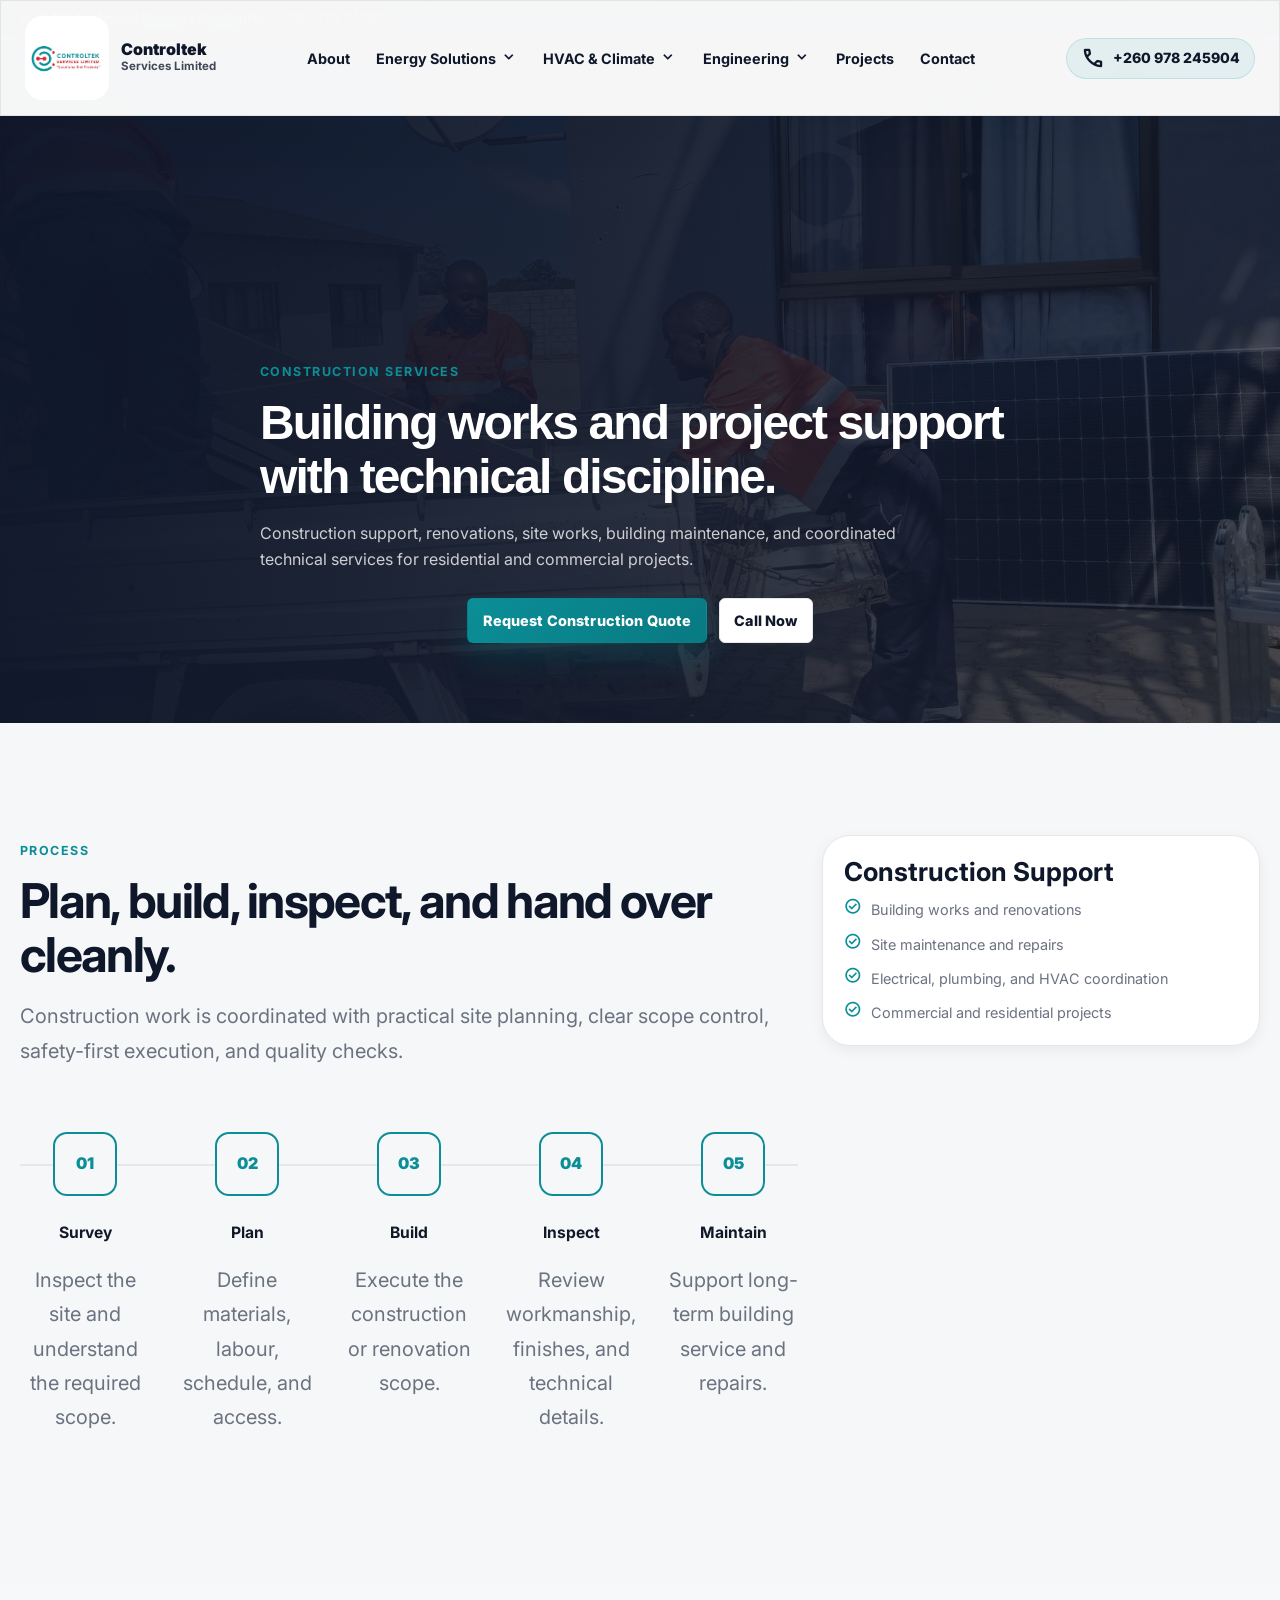
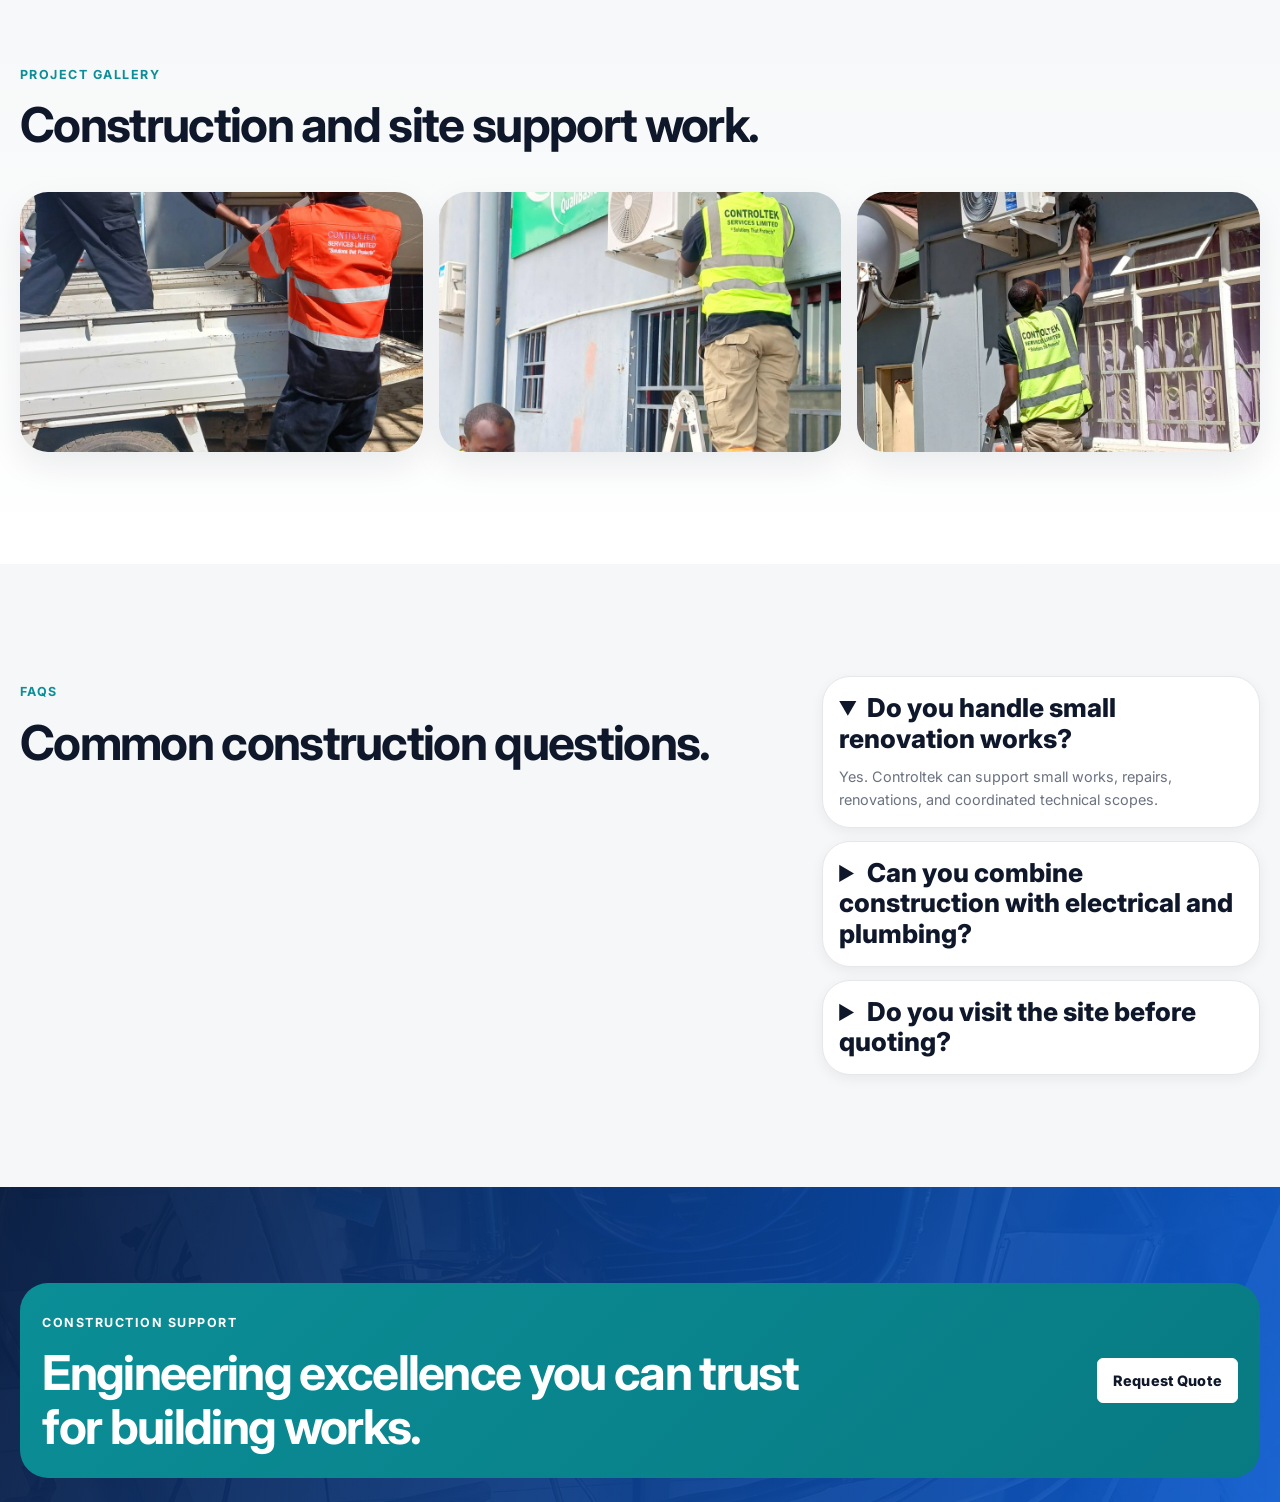
==== commit 4e3daad9: "Add new image assets for hero section and galleries - Added hero-dots-check-2.png - Added hero-dots-" ====
--- a/construction.html
+++ b/construction.html
@@ -30,8 +30,8 @@
     <nav class="site-nav" id="siteNav" aria-label="Primary navigation">
       <a href="index.html#about">About</a>
       <div class="nav-item has-dropdown">
-        <a href="index.html#services">Services <span class="material-symbols-outlined">expand_more</span></a>
-        <div class="mega-menu">
+        <a href="solar.html">Energy Solutions <span class="material-symbols-outlined">expand_more</span></a>
+        <div class="mega-menu mega-menu--compact">
           <div class="mega-menu__grid">
             <div class="mega-menu__col">
               <h4>Energy Solutions</h4>
@@ -39,12 +39,26 @@
               <a href="solar.html"><span class="material-symbols-outlined">battery_charging_full</span> Battery Backup</a>
               <a href="solar.html"><span class="material-symbols-outlined">settings_backup_restore</span> Solar Maintenance</a>
             </div>
+          </div>
+        </div>
+      </div>
+      <div class="nav-item has-dropdown">
+        <a href="hvac.html">HVAC &amp; Climate <span class="material-symbols-outlined">expand_more</span></a>
+        <div class="mega-menu mega-menu--compact">
+          <div class="mega-menu__grid">
             <div class="mega-menu__col">
               <h4>HVAC &amp; Climate</h4>
               <a href="hvac.html"><span class="material-symbols-outlined">mode_fan</span> Air Conditioning</a>
               <a href="hvac.html"><span class="material-symbols-outlined">hvac</span> Industrial Cooling</a>
               <a href="hvac.html"><span class="material-symbols-outlined">thermostat</span> Ventilation</a>
             </div>
+          </div>
+        </div>
+      </div>
+      <div class="nav-item has-dropdown">
+        <a href="electrical.html">Engineering <span class="material-symbols-outlined">expand_more</span></a>
+        <div class="mega-menu mega-menu--compact">
+          <div class="mega-menu__grid">
             <div class="mega-menu__col">
               <h4>Engineering</h4>
               <a href="electrical.html"><span class="material-symbols-outlined">bolt</span> Electrical Works</a>
--- a/styles.css
+++ b/styles.css
@@ -160,12 +160,12 @@
   align-items: center;
   justify-content: center;
   gap: 0.55rem;
-  min-height: 44px;
-  padding: 0.72rem 1rem;
+  min-height: 40px;
+  padding: 0.62rem 0.92rem;
   border: 1px solid transparent;
   border-radius: var(--radius-sm);
   font-weight: 700;
-  font-size: 0.95rem;
+  font-size: 0.9rem;
   cursor: pointer;
   transition: transform 220ms ease, box-shadow 220ms ease, background 220ms ease, color 220ms ease, border-color 220ms ease;
 }
@@ -212,7 +212,7 @@
 
 .site-header {
   position: fixed;
-  top: 32px;
+  top: 0;
   left: 0;
   right: 0;
   z-index: 1000;
@@ -345,6 +345,24 @@
   z-index: 1002;
 }
 
+.mega-menu--energy {
+  width: min(380px, 90vw);
+}
+
+.mega-menu--energy .mega-menu__grid {
+  grid-template-columns: 1fr;
+  gap: 0;
+}
+
+.mega-menu--compact {
+  width: min(380px, 90vw);
+}
+
+.mega-menu--compact .mega-menu__grid {
+  grid-template-columns: 1fr;
+  gap: 0;
+}
+
 .has-dropdown:hover .mega-menu {
   opacity: 1;
   visibility: visible;
@@ -440,6 +458,7 @@
   background: var(--navy);
 }
 
+.hero__backgrounds,
 .hero__image,
 .hero__overlay,
 .hero__particles {
@@ -447,6 +466,40 @@
   inset: 0;
   width: 100%;
   height: 100%;
+}
+
+.hero__backgrounds {
+  z-index: 0;
+  overflow: hidden;
+  pointer-events: none;
+}
+
+.hero__background-track {
+  display: flex;
+  width: 100%;
+  height: 100%;
+  transform: translate3d(0, 0, 0);
+  transition: transform 1000ms cubic-bezier(0.77, 0, 0.18, 1);
+  will-change: transform;
+}
+
+.hero__background-slide {
+  position: relative;
+  flex: 0 0 100%;
+  height: 100%;
+  background-position: center center;
+  background-repeat: no-repeat;
+  background-size: cover;
+  transform: scale(1.04);
+}
+
+.hero__background-slide::after {
+  content: "";
+  position: absolute;
+  inset: 0;
+  background:
+    linear-gradient(90deg, rgba(5, 18, 40, 0.16) 0%, rgba(5, 18, 40, 0.04) 42%, rgba(5, 18, 40, 0.14) 100%),
+    linear-gradient(180deg, rgba(5, 18, 40, 0.08) 0%, rgba(5, 18, 40, 0.22) 100%);
 }
 
 .hero__blueprint {
@@ -665,6 +718,46 @@
   color: var(--text-secondary);
   margin-bottom: 2rem;
   letter-spacing: 0.05em;
+}
+
+.trust-grid {
+  display: grid;
+  grid-template-columns: repeat(3, minmax(0, 1fr));
+  gap: 1rem;
+}
+
+.trust-card {
+  padding: 1.2rem 1.1rem;
+  border: 1px solid var(--border);
+  border-radius: 22px;
+  background: rgba(255, 255, 255, 0.92);
+  box-shadow: var(--shadow-sm);
+  text-align: center;
+}
+
+.trust-card .material-symbols-outlined {
+  display: grid;
+  place-items: center;
+  width: 48px;
+  height: 48px;
+  margin: 0 auto 0.85rem;
+  color: var(--blue);
+  background: rgba(11, 142, 151, 0.08);
+  border-radius: 14px;
+}
+
+.trust-card strong {
+  display: block;
+  color: var(--navy);
+  font-size: 1rem;
+  line-height: 1.2;
+}
+
+.trust-card p {
+  margin: 0.45rem 0 0;
+  color: var(--muted);
+  font-size: 0.94rem;
+  line-height: 1.6;
 }
 
 .trusted-by__logos {
@@ -2368,9 +2461,15 @@
     transition-duration: 0.01ms !important;
   }
 
-  .hero__slider-track,
-  .hero__slide img {
+  .hero__background-track,
+  .hero__thumb,
+  .gallery-card img {
     animation: none !important;
+  }
+
+  .hero__background-track {
+    transition: none !important;
+    transform: translate3d(0, 0, 0) !important;
   }
 }
 
@@ -2471,9 +2570,11 @@
 
 .btn {
   border-radius: 6px;
-  padding: 0.95rem 1.35rem;
+  min-height: 40px;
+  padding: 0.62rem 0.92rem;
   font-weight: 800;
   letter-spacing: 0.01em;
+  font-size: 0.9rem;
 }
 
 .btn--primary {
@@ -2499,11 +2600,13 @@
 
 .header-quote {
   border-radius: 6px;
-  padding-inline: 1.2rem;
+  padding-inline: 0.95rem;
   color: #ffffff;
   background: var(--accent);
   border-color: transparent;
   box-shadow: none;
+  min-height: 40px;
+  font-size: 0.88rem;
 }
 
 .header-quote:hover {
@@ -2512,7 +2615,7 @@
 
 .site-header {
   position: fixed;
-  top: 32px;
+  top: 0;
   left: 0;
   right: 0;
   z-index: 1100;
@@ -2606,11 +2709,20 @@
   border-radius: 999px;
   background: rgba(0, 147, 155, 0.08);
   border: 1px solid rgba(0, 147, 155, 0.16);
+  padding: 0.48rem 0.9rem;
+  min-height: 40px;
+  font-size: 0.88rem;
 }
 
 .site-header.is-scrolled .header-call {
   background: rgba(0, 147, 155, 0.08);
   border-color: rgba(0, 147, 155, 0.16);
+}
+
+.brand img {
+  width: 84px;
+  height: 84px;
+  object-fit: contain;
 }
 
 @media (max-width: 1080px) {
@@ -2736,7 +2848,7 @@
 
 .hero {
   min-height: 100svh;
-  padding: 10rem 0 4rem;
+  padding: 8rem 0 4rem;
   background: var(--navy);
 }
 
@@ -2750,7 +2862,7 @@
 }
 
 .hero__overlay {
-  background: linear-gradient(90deg, rgba(11, 31, 53, 0.96) 0%, rgba(11, 31, 53, 0.92) 100%);
+  background: linear-gradient(90deg, rgba(11, 31, 53, 0.78) 0%, rgba(11, 31, 53, 0.68) 100%);
 }
 
 .hero__overlay::after {
@@ -2830,48 +2942,8 @@
   display: flex;
   flex-wrap: wrap;
   justify-content: center;
-  margin-top: 1.8rem;
-  gap: 0.9rem;
-}
-
-.hero__slider {
-  width: min(860px, 100%);
-  margin-top: 2.25rem;
-  overflow: hidden;
-  border-radius: 28px;
-  border: 1px solid rgba(255, 255, 255, 0.12);
-  background: rgba(255, 255, 255, 0.04);
-  box-shadow: 0 18px 45px rgba(0, 0, 0, 0.22);
-}
-
-.hero__slider-track {
-  display: flex;
-  gap: 1rem;
-  width: max-content;
-  padding: 1rem;
-  animation: heroRail 28s linear infinite;
-  will-change: transform;
-}
-
-.hero__slide {
-  position: relative;
-  flex: 0 0 clamp(190px, 24vw, 270px);
-  height: 170px;
-  margin: 0;
-  overflow: hidden;
-  border-radius: 22px;
-  transform: translateY(0);
-}
-
-.hero__slide:nth-child(odd) {
-  transform: translateY(8px);
-}
-
-.hero__slide img {
-  width: 100%;
-  height: 100%;
-  object-fit: cover;
-  animation: heroImagePan 12s ease-in-out infinite alternate;
+  margin-top: 1.6rem;
+  gap: 0.72rem;
 }
 
 .hero__brand {
@@ -2892,10 +2964,6 @@
 
 .hero__chips {
   animation: riseSoft 780ms ease both 320ms;
-}
-
-.hero__slider {
-  animation: riseSoft 860ms ease both 390ms;
 }
 
 .hero__chips {
@@ -2914,6 +2982,157 @@
   background: transparent;
   border: none;
   backdrop-filter: none;
+}
+
+.hero__gallery {
+  display: grid;
+  gap: 0.85rem;
+  justify-items: center;
+  margin-top: 1.3rem;
+  animation: riseSoft 860ms ease both 390ms;
+}
+
+.hero__caption {
+  width: min(100%, 38rem);
+  padding: 0.85rem 1rem;
+  border: none;
+  border-radius: 0;
+  background: transparent;
+  box-shadow: none;
+  backdrop-filter: none;
+  text-align: center;
+}
+
+.hero__caption-kicker {
+  display: inline-block;
+  color: rgba(255, 255, 255, 0.82);
+  font-size: 0.72rem;
+  font-weight: 800;
+  letter-spacing: 0.18em;
+  text-transform: uppercase;
+  text-shadow: 0 2px 12px rgba(0, 0, 0, 0.45);
+}
+
+.hero__caption-title {
+  display: block;
+  margin-top: 0.22rem;
+  color: #ffffff;
+  font-size: 1.08rem;
+  line-height: 1.15;
+  letter-spacing: -0.02em;
+  text-shadow: 0 2px 16px rgba(0, 0, 0, 0.46);
+}
+
+.hero__caption-text {
+  margin: 0.32rem 0 0;
+  color: rgba(255, 255, 255, 0.88);
+  font-size: 0.94rem;
+  line-height: 1.45;
+  text-shadow: 0 2px 14px rgba(0, 0, 0, 0.42);
+}
+
+.hero__gallery-nav {
+  display: flex;
+  flex-wrap: wrap;
+  justify-content: center;
+  gap: 0.72rem;
+}
+
+.hero__thumb {
+  position: relative;
+  width: 5.6rem;
+  height: 3.8rem;
+  padding: 0;
+  border-radius: 0.9rem;
+  border: 1px solid rgba(255, 255, 255, 0.22);
+  background-color: rgba(255, 255, 255, 0.12);
+  background-position: center center;
+  background-repeat: no-repeat;
+  background-size: cover;
+  box-shadow: none;
+  overflow: hidden;
+  transition: transform 220ms ease, border-color 220ms ease, box-shadow 220ms ease, filter 220ms ease;
+}
+
+.hero__thumb::after {
+  content: "";
+  position: absolute;
+  inset: 0;
+  background: linear-gradient(180deg, rgba(5, 18, 40, 0.06) 0%, rgba(5, 18, 40, 0.42) 100%);
+}
+
+.hero__thumb:hover {
+  transform: translateY(-2px) scale(1.03);
+  border-color: rgba(255, 255, 255, 0.58);
+}
+
+.hero__thumb.is-active {
+  transform: translateY(-2px) scale(1.05);
+  border-color: rgba(255, 255, 255, 0.95);
+  box-shadow: 0 10px 24px rgba(0, 0, 0, 0.24);
+}
+
+.gallery-section {
+  background:
+    radial-gradient(circle at top left, rgba(0, 147, 155, 0.06), transparent 22%),
+    linear-gradient(180deg, #f6fbfd 0%, #ffffff 100%);
+}
+
+.gallery-grid {
+  display: grid;
+  grid-template-columns: repeat(12, minmax(0, 1fr));
+  gap: 1rem;
+}
+
+.gallery-card {
+  position: relative;
+  grid-column: span 4;
+  min-height: 280px;
+  margin: 0;
+  overflow: hidden;
+  border-radius: 22px;
+  background: #0b1f35;
+  box-shadow: var(--shadow-lg);
+}
+
+.gallery-card--wide {
+  grid-column: span 8;
+}
+
+.gallery-card img {
+  width: 100%;
+  height: 100%;
+  object-fit: cover;
+  transition: transform 420ms ease;
+}
+
+.gallery-card:hover img {
+  transform: scale(1.04);
+}
+
+.gallery-card figcaption {
+  position: absolute;
+  inset-inline: 0;
+  bottom: 0;
+  padding: 1rem 1rem 0.95rem;
+  color: #ffffff;
+  background: linear-gradient(180deg, transparent 0%, rgba(5, 18, 40, 0.84) 100%);
+}
+
+.gallery-card figcaption span {
+  display: block;
+  color: rgba(255, 255, 255, 0.75);
+  font-size: 0.76rem;
+  font-weight: 800;
+  letter-spacing: 0.16em;
+  text-transform: uppercase;
+}
+
+.gallery-card figcaption strong {
+  display: block;
+  margin-top: 0.35rem;
+  font-size: 1rem;
+  line-height: 1.3;
 }
 
 .hero__panel-card {
@@ -3322,17 +3541,17 @@
   color: #ffffff;
 }
 
-.process-timeline {
+.process .process-timeline {
   gap: 1rem;
   margin-top: 2.8rem;
 }
 
-.process-timeline::before {
+.process .process-timeline::before {
   top: 2.1rem;
   background: rgba(255, 255, 255, 0.35);
 }
 
-.step-number {
+.process .step-number {
   width: 4.25rem;
   height: 4.25rem;
   color: #ffffff;
@@ -3341,7 +3560,7 @@
   border-color: rgba(255, 255, 255, 0.26);
 }
 
-.process-step p {
+.process .process-step p {
   color: rgba(255, 255, 255, 0.74);
 }
 
@@ -3509,24 +3728,6 @@
   }
 }
 
-@keyframes heroRail {
-  from {
-    transform: translateX(0);
-  }
-  to {
-    transform: translateX(-50%);
-  }
-}
-
-@keyframes heroImagePan {
-  from {
-    transform: scale(1.02) translateX(-1%);
-  }
-  to {
-    transform: scale(1.08) translateX(1%);
-  }
-}
-
 @keyframes riseSoft {
   from {
     opacity: 0;
@@ -3637,6 +3838,9 @@
   .hero__actions .btn {
     width: 100%;
     max-width: 24rem;
+    min-height: 40px;
+    padding: 0.58rem 0.9rem;
+    font-size: 0.88rem;
     justify-content: center;
   }
 
@@ -3647,35 +3851,31 @@
     margin-inline: auto;
   }
 
-  .hero__slider {
-    min-width: 0;
+  .hero__gallery {
     width: 100%;
-    max-width: 100%;
-    margin-top: 1.5rem;
-    overflow-x: auto;
-    overflow-y: hidden;
-    scroll-snap-type: x mandatory;
-    scroll-padding-inline: 1rem;
-    -webkit-overflow-scrolling: touch;
-    scrollbar-width: none;
-  }
-
-  .hero__slider::-webkit-scrollbar {
-    display: none;
-  }
-
-  .hero__slider-track {
-    width: max-content;
-    padding: 0.75rem 1rem 1rem;
-    animation: none;
-    touch-action: pan-x;
-  }
-
-  .hero__slide {
-    flex: 0 0 min(80vw, 300px);
-    max-width: 300px;
-    height: 170px;
-    scroll-snap-align: center;
+    margin-top: 1.1rem;
+  }
+
+  .hero__caption {
+    width: 100%;
+    padding: 0.75rem 0.85rem;
+  }
+
+  .hero__caption-title {
+    font-size: 0.95rem;
+  }
+
+  .hero__caption-text {
+    font-size: 0.84rem;
+  }
+
+  .hero__gallery-nav {
+    gap: 0.45rem;
+  }
+
+  .hero__thumb {
+    width: 3.2rem;
+    height: 2.25rem;
   }
 
   .services__grid,
@@ -3702,8 +3902,639 @@
     min-height: 360px;
   }
 
-  .floating-actions {
+.floating-actions {
     right: 1rem;
     bottom: 1rem;
   }
 }
+
+/* Brand palette refresh */
+:root {
+  --navy: #0f172a;
+  --secondary: #111827;
+  --blue: #0b8e97;
+  --deep-blue: #087a82;
+  --cyan: #0b8e97;
+  --silver: #f5f7f8;
+  --white: #ffffff;
+  --black: #020403;
+  --light: #f5f7f8;
+  --bg-primary: #f5f7f8;
+  --bg-secondary: #ffffff;
+  --text-primary: #111827;
+  --text-secondary: #6b7280;
+  --muted: #6b7280;
+  --ink: #111827;
+  --line: #e5e7eb;
+  --accent: #cd2d3a;
+  --border: #e5e7eb;
+  --surface: #ffffff;
+  --surface-border: #e5e7eb;
+  --shadow: 0 16px 40px rgba(15, 23, 42, 0.08);
+  --shadow-sm: 0 4px 14px rgba(15, 23, 42, 0.06);
+  --shadow-md: 0 14px 34px rgba(15, 23, 42, 0.08);
+  --shadow-lg: 0 24px 54px rgba(15, 23, 42, 0.12);
+}
+
+body {
+  background:
+    radial-gradient(circle at top right, rgba(11, 142, 151, 0.06), transparent 30%),
+    linear-gradient(180deg, #ffffff 0%, #f5f7f8 100%);
+}
+
+.site-header {
+  background: rgba(255, 255, 255, 0.96);
+  border-color: rgba(17, 24, 39, 0.08);
+  box-shadow: 0 18px 40px rgba(15, 23, 42, 0.08);
+}
+
+.site-header.is-scrolled {
+  background: rgba(255, 255, 255, 0.98);
+  box-shadow: 0 16px 42px rgba(15, 23, 42, 0.12);
+}
+
+.site-header .brand strong,
+.site-header .brand small {
+  color: var(--navy);
+}
+
+.site-nav a:hover,
+.site-nav a.is-active,
+.site-nav .nav-item.has-dropdown > a:hover {
+  color: var(--deep-blue);
+}
+
+.mega-menu__col h4,
+.mega-menu__col a .material-symbols-outlined {
+  color: var(--blue);
+}
+
+.btn--primary {
+  background: linear-gradient(135deg, var(--blue), var(--deep-blue));
+  box-shadow: 0 14px 30px rgba(11, 142, 151, 0.22);
+}
+
+.btn--primary:hover {
+  background: linear-gradient(135deg, var(--accent), #b12232);
+}
+
+.btn--light {
+  color: var(--navy);
+  background: #ffffff;
+  border-color: var(--line);
+}
+
+.hero .btn--light {
+  color: #ffffff;
+  background: transparent;
+  border-color: rgba(255, 255, 255, 0.42);
+}
+
+.hero .btn--light:hover {
+  background: rgba(255, 255, 255, 0.08);
+  border-color: rgba(255, 255, 255, 0.7);
+}
+
+.hero {
+  color: #ffffff;
+  background:
+    radial-gradient(circle at 78% 18%, rgba(11, 142, 151, 0.18), transparent 24%),
+    radial-gradient(circle at 12% 14%, rgba(205, 45, 58, 0.08), transparent 20%),
+    linear-gradient(180deg, #0f172a 0%, #111827 100%);
+}
+
+.hero__blueprint {
+  opacity: 0.14;
+  background-image:
+    linear-gradient(rgba(11, 142, 151, 0.12) 1px, transparent 1px),
+    linear-gradient(90deg, rgba(11, 142, 151, 0.12) 1px, transparent 1px),
+    linear-gradient(rgba(11, 142, 151, 0.06) 1px, transparent 1px),
+    linear-gradient(90deg, rgba(11, 142, 151, 0.06) 1px, transparent 1px);
+}
+
+.hero__image {
+  opacity: 0.16;
+  mix-blend-mode: screen;
+  filter: saturate(0.75) contrast(0.9);
+}
+
+.hero__overlay {
+  background:
+    linear-gradient(90deg, rgba(15, 23, 42, 0.74) 0%, rgba(15, 23, 42, 0.64) 48%, rgba(15, 23, 42, 0.48) 100%),
+    linear-gradient(180deg, rgba(15, 23, 42, 0.1) 0%, rgba(15, 23, 42, 0.72) 100%);
+}
+
+.hero__overlay::after {
+  opacity: 0.14;
+  background-image:
+    linear-gradient(rgba(255, 255, 255, 0.08) 1px, transparent 1px),
+    linear-gradient(90deg, rgba(255, 255, 255, 0.06) 1px, transparent 1px);
+}
+
+.hero__brand {
+  background: rgba(255, 255, 255, 0.08);
+  border-color: rgba(255, 255, 255, 0.12);
+}
+
+.hero__brand strong,
+.hero h1,
+.hero__panel-card h2,
+.hero__panel-grid strong {
+  color: #ffffff;
+}
+
+.hero__brand small,
+.hero p,
+.hero__panel-grid span {
+  color: rgba(255, 255, 255, 0.74);
+}
+
+.hero .eyebrow {
+  color: #7fd1b2;
+}
+
+.hero__chips span {
+  color: #ffffff;
+  background: rgba(255, 255, 255, 0.08);
+  border-color: rgba(255, 255, 255, 0.12);
+}
+
+.hero__panel-card {
+  background: rgba(255, 255, 255, 0.06);
+  border-color: rgba(255, 255, 255, 0.12);
+}
+
+.hero__panel-card {
+  backdrop-filter: blur(16px);
+}
+
+.hero__diagram {
+  background: rgba(255, 255, 255, 0.05);
+  border-color: rgba(255, 255, 255, 0.12);
+}
+
+.hero__diagram-node {
+  color: #ffffff;
+  background: rgba(255, 255, 255, 0.08);
+  border-color: rgba(255, 255, 255, 0.12);
+}
+
+.hero__diagram-node--primary {
+  background: linear-gradient(135deg, var(--blue), var(--deep-blue));
+}
+
+.hero__diagram-line {
+  background: rgba(205, 45, 58, 0.38);
+}
+
+@media (max-width: 760px) {
+  .hero__gallery {
+    width: 100%;
+    margin-top: 1.1rem;
+  }
+
+  .hero__caption {
+    width: 100%;
+    padding: 0.75rem 0.85rem;
+  }
+
+  .hero__caption-title {
+    font-size: 0.95rem;
+  }
+
+  .hero__caption-text {
+    font-size: 0.84rem;
+  }
+
+  .hero__gallery-nav {
+    gap: 0.45rem;
+  }
+
+  .hero__thumb {
+    width: 4.5rem;
+    height: 3rem;
+  }
+
+  .trust-grid {
+    grid-template-columns: 1fr;
+  }
+
+  .gallery-grid {
+    grid-template-columns: 1fr;
+  }
+
+  .gallery-card,
+  .gallery-card--wide {
+    grid-column: auto;
+    min-height: 230px;
+  }
+}
+
+.floating-stats {
+  background: #0f172a;
+}
+
+.floating-stats > .section-shell {
+  padding-bottom: 1.5rem;
+}
+
+.floating-stats article {
+  background: rgba(255, 255, 255, 0.06);
+  border-color: rgba(255, 255, 255, 0.1);
+}
+
+.floating-stats strong {
+  color: #7fd1b2;
+}
+
+.floating-stats span {
+  color: rgba(255, 255, 255, 0.74);
+}
+
+.floating-stats .material-symbols-outlined {
+  color: var(--accent);
+  background: rgba(205, 45, 58, 0.12);
+}
+
+.about,
+.services,
+.projects {
+  background: linear-gradient(180deg, #f5f7f8 0%, #ffffff 100%);
+}
+
+.about__badge {
+  background: rgba(15, 23, 42, 0.94);
+}
+
+.service-card__arrow,
+.about__infographic .material-symbols-outlined {
+  color: var(--blue);
+  background: rgba(11, 142, 151, 0.08);
+}
+
+.service-card li::before {
+  background: var(--accent);
+}
+
+.project-card span {
+  color: var(--accent);
+}
+
+.contact {
+  background:
+    radial-gradient(circle at 78% 20%, rgba(205, 45, 58, 0.1), transparent 20%),
+    linear-gradient(180deg, #0b8e97 0%, #087a82 100%);
+}
+
+.contact-card article {
+  background: rgba(255, 255, 255, 0.08);
+  border-color: rgba(255, 255, 255, 0.16);
+}
+
+.site-footer {
+  background: #0f172a;
+}
+
+/* Global header contrast fix */
+.site-header,
+.site-header.is-scrolled {
+  color: var(--navy) !important;
+  background: rgba(255, 255, 255, 0.96) !important;
+  border-color: rgba(17, 24, 39, 0.08) !important;
+}
+
+.site-header .site-nav a,
+.site-header .header-call,
+.site-header .brand strong,
+.site-header .brand small,
+.site-header .nav-item.has-dropdown > a,
+.site-header .nav-item.has-dropdown > a span.material-symbols-outlined,
+.site-header .nav-toggle,
+.site-header:not(.is-scrolled) .site-nav a,
+.site-header:not(.is-scrolled) .header-call,
+.site-header:not(.is-scrolled) .brand strong,
+.site-header:not(.is-scrolled) .brand small,
+.site-header:not(.is-scrolled) .nav-item.has-dropdown > a,
+.site-header:not(.is-scrolled) .nav-item.has-dropdown > a span.material-symbols-outlined,
+.site-header:not(.is-scrolled) .nav-toggle {
+  color: var(--navy) !important;
+}
+
+.site-header .nav-toggle {
+  border-color: rgba(17, 24, 39, 0.18) !important;
+}
+
+.site-header .nav-toggle span {
+  background: currentColor;
+}
+
+.site-header.is-scrolled .site-nav a,
+.site-header.is-scrolled .header-call,
+.site-header.is-scrolled .brand strong,
+.site-header.is-scrolled .brand small,
+.site-header.is-scrolled .nav-item.has-dropdown > a,
+.site-header.is-scrolled .nav-item.has-dropdown > a span.material-symbols-outlined {
+  color: var(--navy) !important;
+}
+
+/* Contact section cleanup */
+.contact {
+  background: transparent !important;
+  color: var(--navy);
+}
+
+.contact .eyebrow,
+.contact h2 {
+  color: var(--navy) !important;
+}
+
+.contact__details p {
+  color: var(--text-secondary) !important;
+}
+
+.contact-card article {
+  background: rgba(255, 255, 255, 0.96) !important;
+  border-color: var(--border) !important;
+  box-shadow: var(--shadow-sm);
+}
+
+.contact-card a,
+.contact-card p {
+  color: var(--text-secondary) !important;
+}
+
+.contact-card a:hover {
+  color: var(--deep-blue) !important;
+}
+
+.contact .btn--primary,
+.contact .btn--primary:hover,
+.contact .quote-trigger {
+  color: #ffffff !important;
+}
+
+.contact .btn--primary:hover {
+  background: linear-gradient(135deg, var(--deep-blue), var(--blue));
+}
+
+/* Service page palette */
+.service-page {
+  background: var(--bg-primary);
+}
+
+@media (max-width: 760px) {
+  .brand img {
+    width: 56px;
+    height: 56px;
+  }
+
+  .hero__copy {
+    padding: 1.25rem;
+    border-radius: 24px;
+  }
+}
+
+.service-page .emergency-banner {
+  background: var(--navy);
+  color: #ffffff;
+}
+
+.service-page .emergency-banner a {
+  color: #ffffff;
+}
+
+.service-page-hero {
+  background: linear-gradient(180deg, #0f172a 0%, #111827 100%);
+}
+
+.service-page-hero img {
+  opacity: 0.38;
+  filter: saturate(0.85) contrast(0.95);
+}
+
+.service-page-hero::after {
+  background:
+    linear-gradient(90deg, rgba(15, 23, 42, 0.96), rgba(15, 23, 42, 0.72), rgba(15, 23, 42, 0.28)),
+    linear-gradient(rgba(11, 142, 151, 0.08) 1px, transparent 1px),
+    linear-gradient(90deg, rgba(205, 45, 58, 0.08) 1px, transparent 1px);
+}
+
+.service-page-hero h1 {
+  font-family: "Manrope", sans-serif;
+  letter-spacing: -0.04em;
+}
+
+.service-page-hero p {
+  color: rgba(255, 255, 255, 0.78);
+}
+
+.service-detail-grid {
+  gap: 1.5rem;
+}
+
+.detail-card,
+.faq-list details {
+  background: #ffffff;
+  border-color: var(--line);
+  box-shadow: var(--shadow-sm);
+}
+
+.detail-card h3,
+.faq-list summary {
+  color: var(--navy);
+}
+
+.detail-list .material-symbols-outlined {
+  color: var(--blue);
+}
+
+.faq-list p,
+.detail-list li {
+  color: var(--text-secondary);
+}
+
+.service-gallery img {
+  border-radius: 28px;
+  box-shadow: var(--shadow-md);
+}
+
+.cta-band__inner {
+  background: linear-gradient(135deg, var(--blue), var(--deep-blue));
+  color: #ffffff;
+  border-radius: 28px;
+}
+
+.cta-band .eyebrow,
+.cta-band h2 {
+  color: #ffffff;
+}
+
+.cta-band .btn--light {
+  color: var(--navy);
+  background: #ffffff;
+  border-color: #ffffff;
+}
+
+.cta-band .btn--light:hover {
+  background: rgba(255, 255, 255, 0.9);
+}
+
+/* Typography scale */
+:root {
+  --type-heading: 72px;
+  --type-section: 48px;
+  --type-card: 26px;
+  --type-body: 18px;
+  --type-body-sm: 16px;
+  --type-body-lg: 20px;
+  --type-body-xl: 24px;
+}
+
+body {
+  font-size: var(--type-body);
+}
+
+.section-heading h2,
+.section-copy h2,
+.cta-band h2,
+.contact__details h2,
+.modal__content .section-heading h2,
+.service-page-hero h1 {
+  font-size: var(--type-section);
+  line-height: 1.12;
+}
+
+.hero h1 {
+  font-size: var(--type-heading);
+  line-height: 1.02;
+}
+
+.hero p,
+.section-heading p,
+.section-copy p,
+.contact__details p {
+  font-size: var(--type-body-lg);
+}
+
+.hero__caption-text,
+.site-footer p,
+.site-footer a:not(.brand) {
+  font-size: var(--type-body-sm);
+}
+
+.hero__caption-title {
+  font-size: var(--type-body-xl);
+}
+
+.service-card h3,
+.project-card h3,
+.gallery-card figcaption strong,
+.about__infographic h3,
+.why__list h3,
+.plans h3,
+.detail-card h3,
+.faq-list summary {
+  font-size: var(--type-card);
+  line-height: 1.18;
+}
+
+.gallery-card figcaption strong {
+  font-weight: 700;
+}
+
+@media (max-width: 1080px) {
+  .hero h1 {
+    font-size: 56px;
+  }
+
+  .section-heading h2,
+  .section-copy h2,
+  .cta-band h2,
+  .contact__details h2,
+  .modal__content .section-heading h2,
+  .service-page-hero h1 {
+    font-size: 40px;
+  }
+
+  .service-card h3,
+  .project-card h3,
+  .gallery-card figcaption strong,
+  .about__infographic h3,
+  .why__list h3,
+  .plans h3,
+  .detail-card h3,
+  .faq-list summary {
+    font-size: 24px;
+  }
+
+  .hero p,
+  .section-heading p,
+  .section-copy p,
+  .contact__details p {
+    font-size: 18px;
+  }
+}
+
+@media (max-width: 760px) {
+  body {
+    font-size: 16px;
+  }
+
+  .hero h1 {
+    font-size: 42px;
+  }
+
+  .section-heading h2,
+  .section-copy h2,
+  .cta-band h2,
+  .contact__details h2,
+  .modal__content .section-heading h2,
+  .service-page-hero h1 {
+    font-size: 32px;
+  }
+
+  .service-card h3,
+  .project-card h3,
+  .gallery-card figcaption strong,
+  .about__infographic h3,
+  .why__list h3,
+  .plans h3,
+  .detail-card h3,
+  .faq-list summary {
+    font-size: 22px;
+  }
+
+  .hero p,
+  .section-heading p,
+  .section-copy p,
+  .contact__details p {
+    font-size: 16px;
+  }
+
+  .hero__caption-title {
+    font-size: 18px;
+  }
+
+  .hero__caption-text {
+    font-size: 15px;
+  }
+
+  .trust-card strong {
+    font-size: 18px;
+  }
+
+  .trust-card p {
+    font-size: 15px;
+  }
+
+  .service-card h3,
+  .project-card h3,
+  .gallery-card figcaption strong,
+  .about__infographic h3,
+  .why__list h3,
+  .plans h3,
+  .detail-card h3,
+  .faq-list summary {
+    font-size: 20px;
+  }
+}
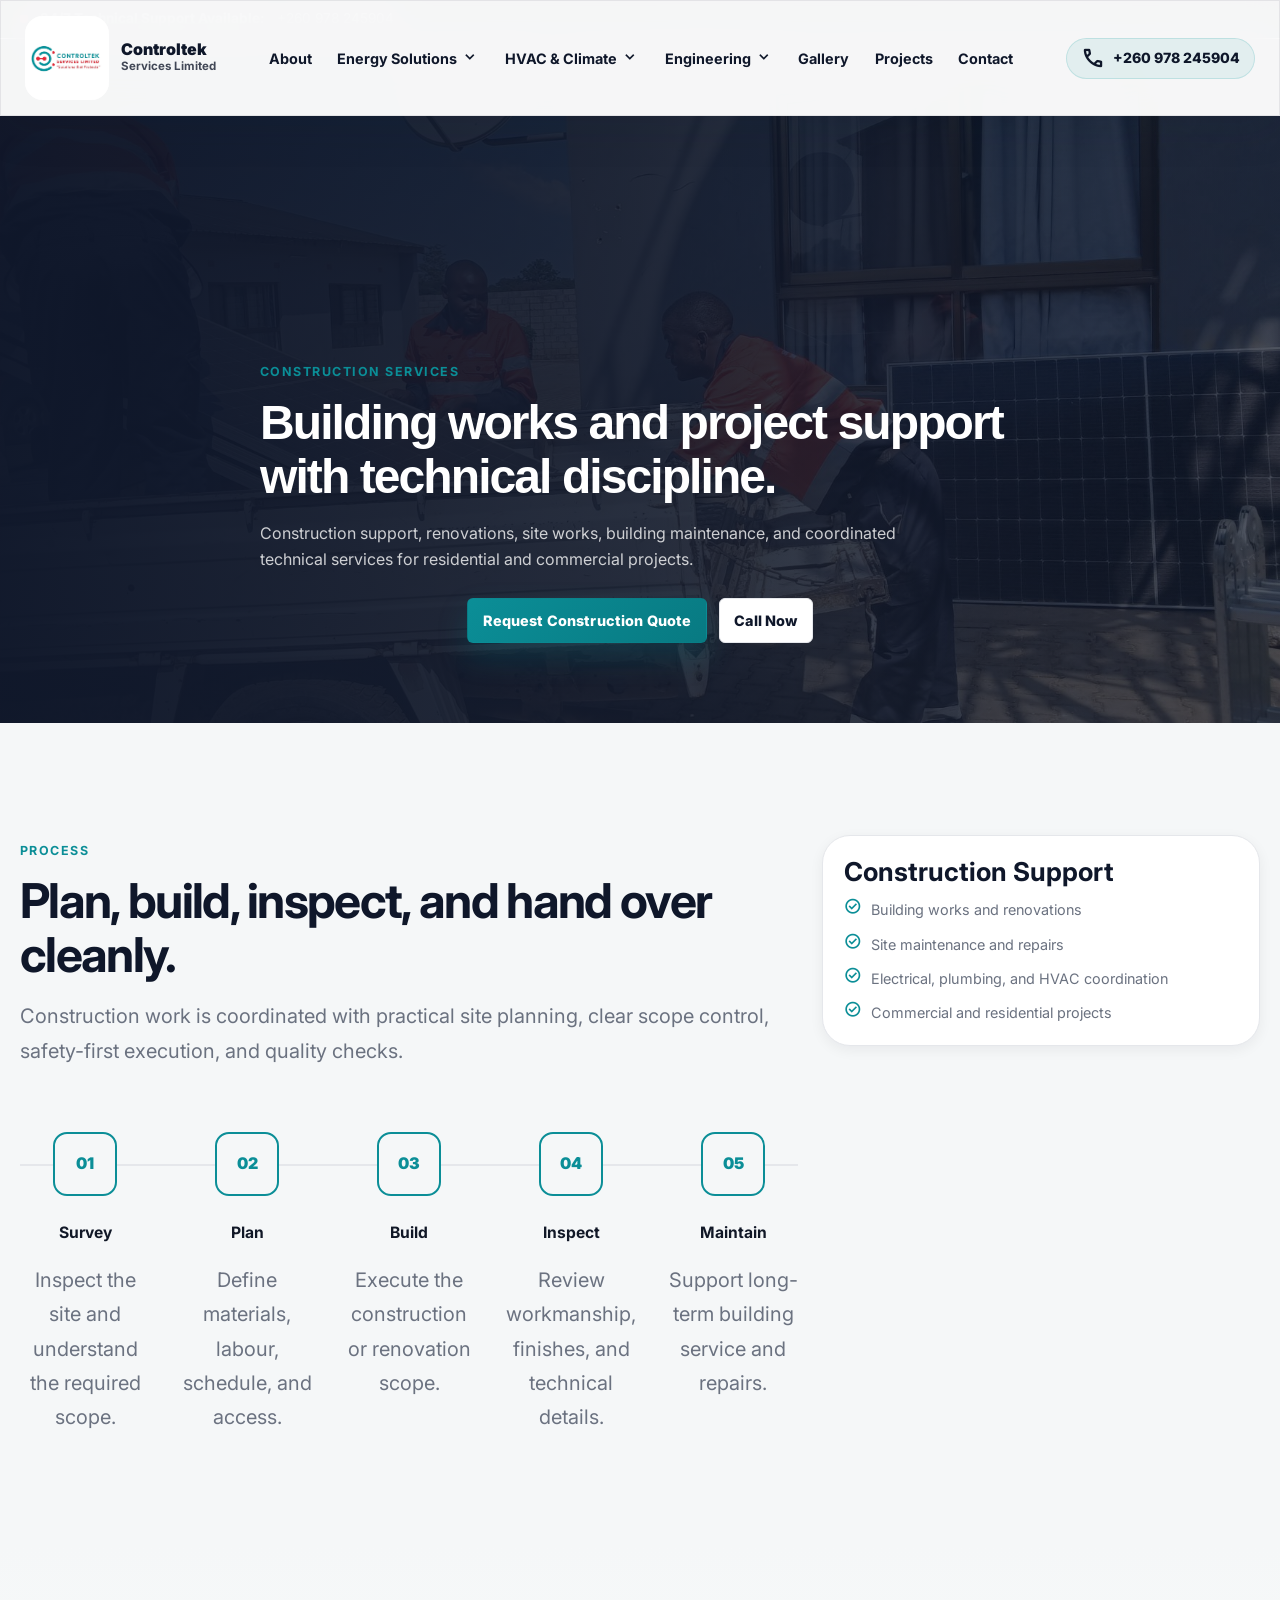
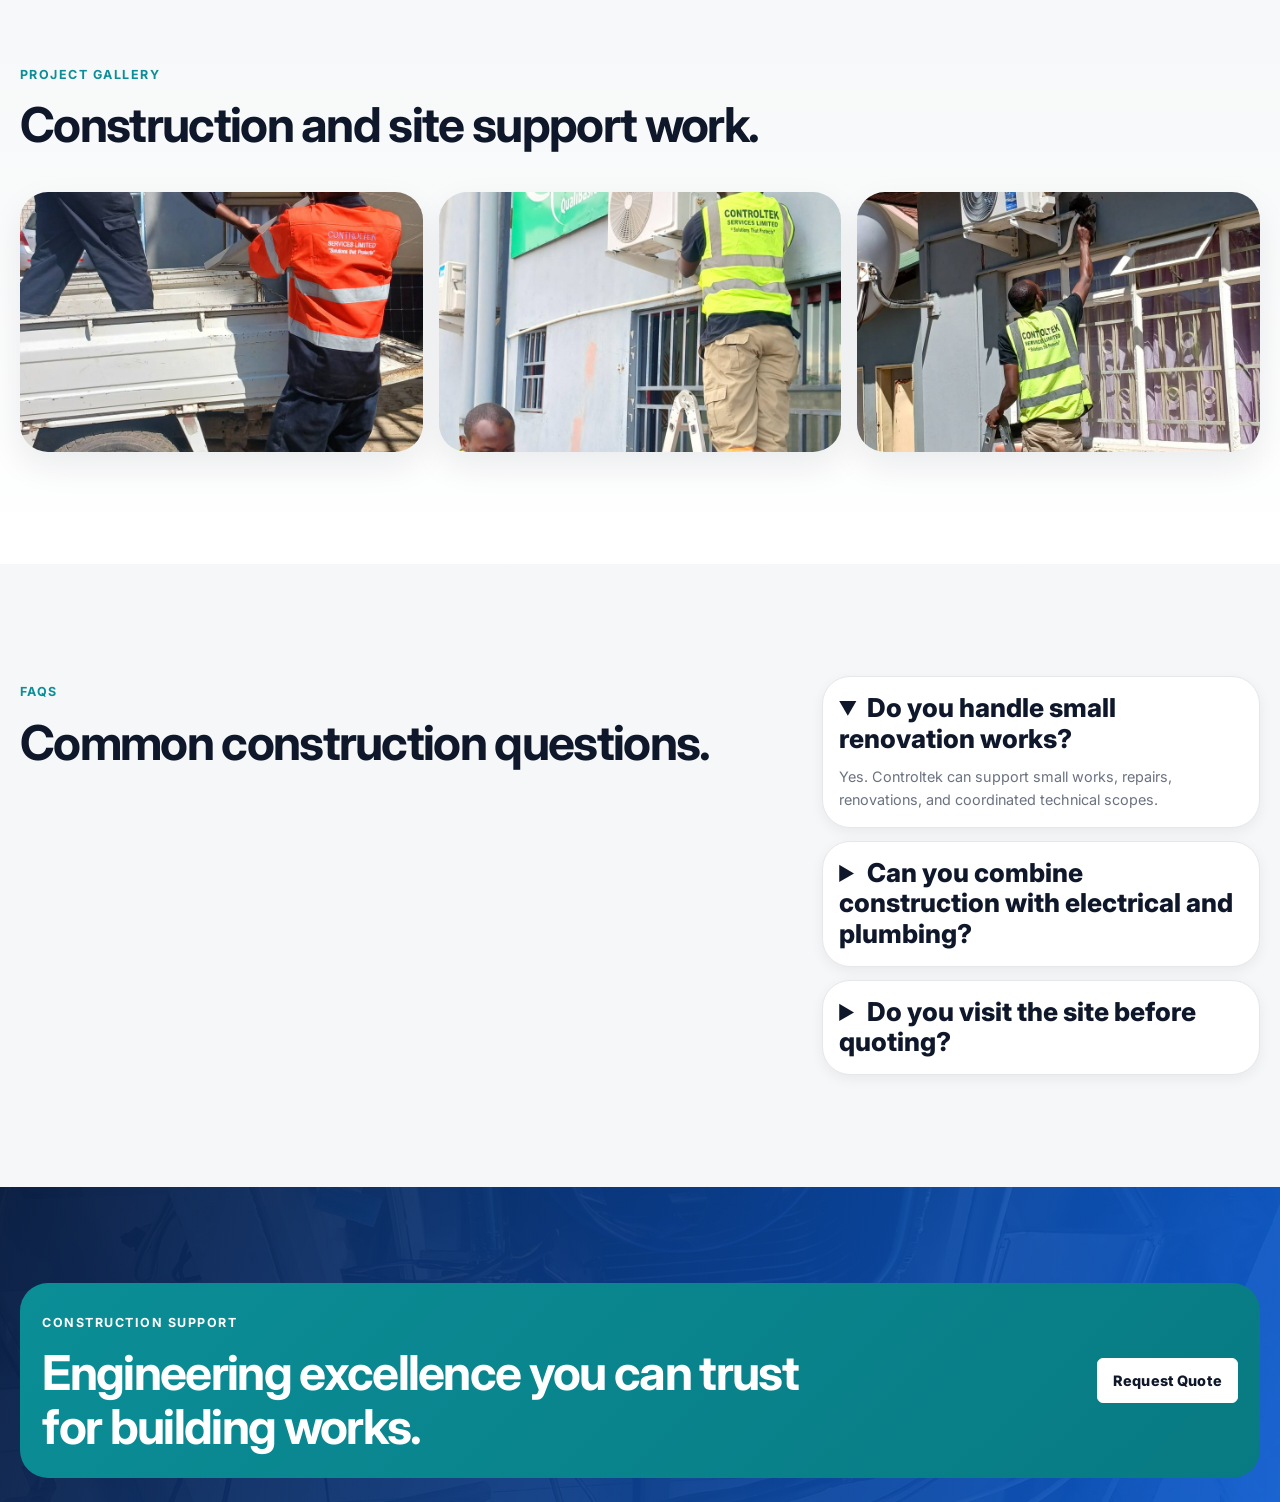
==== commit e18cc7b2: "Refactor code structure for improved readability and maintainability" ====
--- a/construction.html
+++ b/construction.html
@@ -31,7 +31,7 @@
       <a href="index.html#about">About</a>
       <div class="nav-item has-dropdown">
         <a href="solar.html">Energy Solutions <span class="material-symbols-outlined">expand_more</span></a>
-        <div class="mega-menu mega-menu--compact">
+        <div class="mega-menu mega-menu--energy">
           <div class="mega-menu__grid">
             <div class="mega-menu__col">
               <h4>Energy Solutions</h4>
@@ -68,6 +68,7 @@
           </div>
         </div>
       </div>
+      <a href="index.html#gallery">Gallery</a>
       <a href="index.html#projects">Projects</a>
       <a href="index.html#contact">Contact</a>
     </nav>
--- a/styles.css
+++ b/styles.css
@@ -2407,7 +2407,6 @@
   }
 
   .services__grid,
-  .projects__grid,
   .process-timeline,
   .equipment-grid,
   .industries-grid,
@@ -2416,6 +2415,11 @@
   .cert-grid,
   .impact-grid {
     grid-template-columns: 1fr;
+  }
+
+  .projects__grid {
+    grid-template-columns: 1fr;
+    grid-auto-rows: auto;
   }
 
   .cert-grid {
@@ -3135,6 +3139,36 @@
   line-height: 1.3;
 }
 
+.gallery-nav {
+  display: flex;
+  flex-wrap: wrap;
+  gap: 0.75rem;
+  margin: 1.75rem 0 1rem;
+}
+
+.gallery-nav__item {
+  appearance: none;
+  border: 1px solid rgba(16, 36, 47, 0.14);
+  background: rgba(255, 255, 255, 0.95);
+  color: var(--navy);
+  padding: 0.8rem 1.15rem;
+  border-radius: 999px;
+  font-weight: 700;
+  cursor: pointer;
+  transition: background 220ms ease, color 220ms ease, border-color 220ms ease;
+}
+
+.gallery-nav__item:hover,
+.gallery-nav__item.is-active {
+  background: var(--blue);
+  color: #ffffff;
+  border-color: transparent;
+}
+
+.gallery-card.is-hidden {
+  display: none;
+}
+
 .hero__panel-card {
   padding: 1.3rem;
   color: #ffffff;
@@ -3447,13 +3481,8 @@
 }
 
 .projects__grid {
-  grid-template-columns: repeat(2, minmax(0, 1fr));
-  grid-auto-rows: minmax(280px, auto);
-  gap: 1rem;
-}
-
-.project-card {
-  min-height: 320px;
+    grid-template-columns: repeat(3, minmax(0, 1fr));
+    grid-auto-rows: minmax(300px, auto);
   border-radius: 6px;
   transition: transform 220ms ease, border-color 220ms ease;
   will-change: transform;
